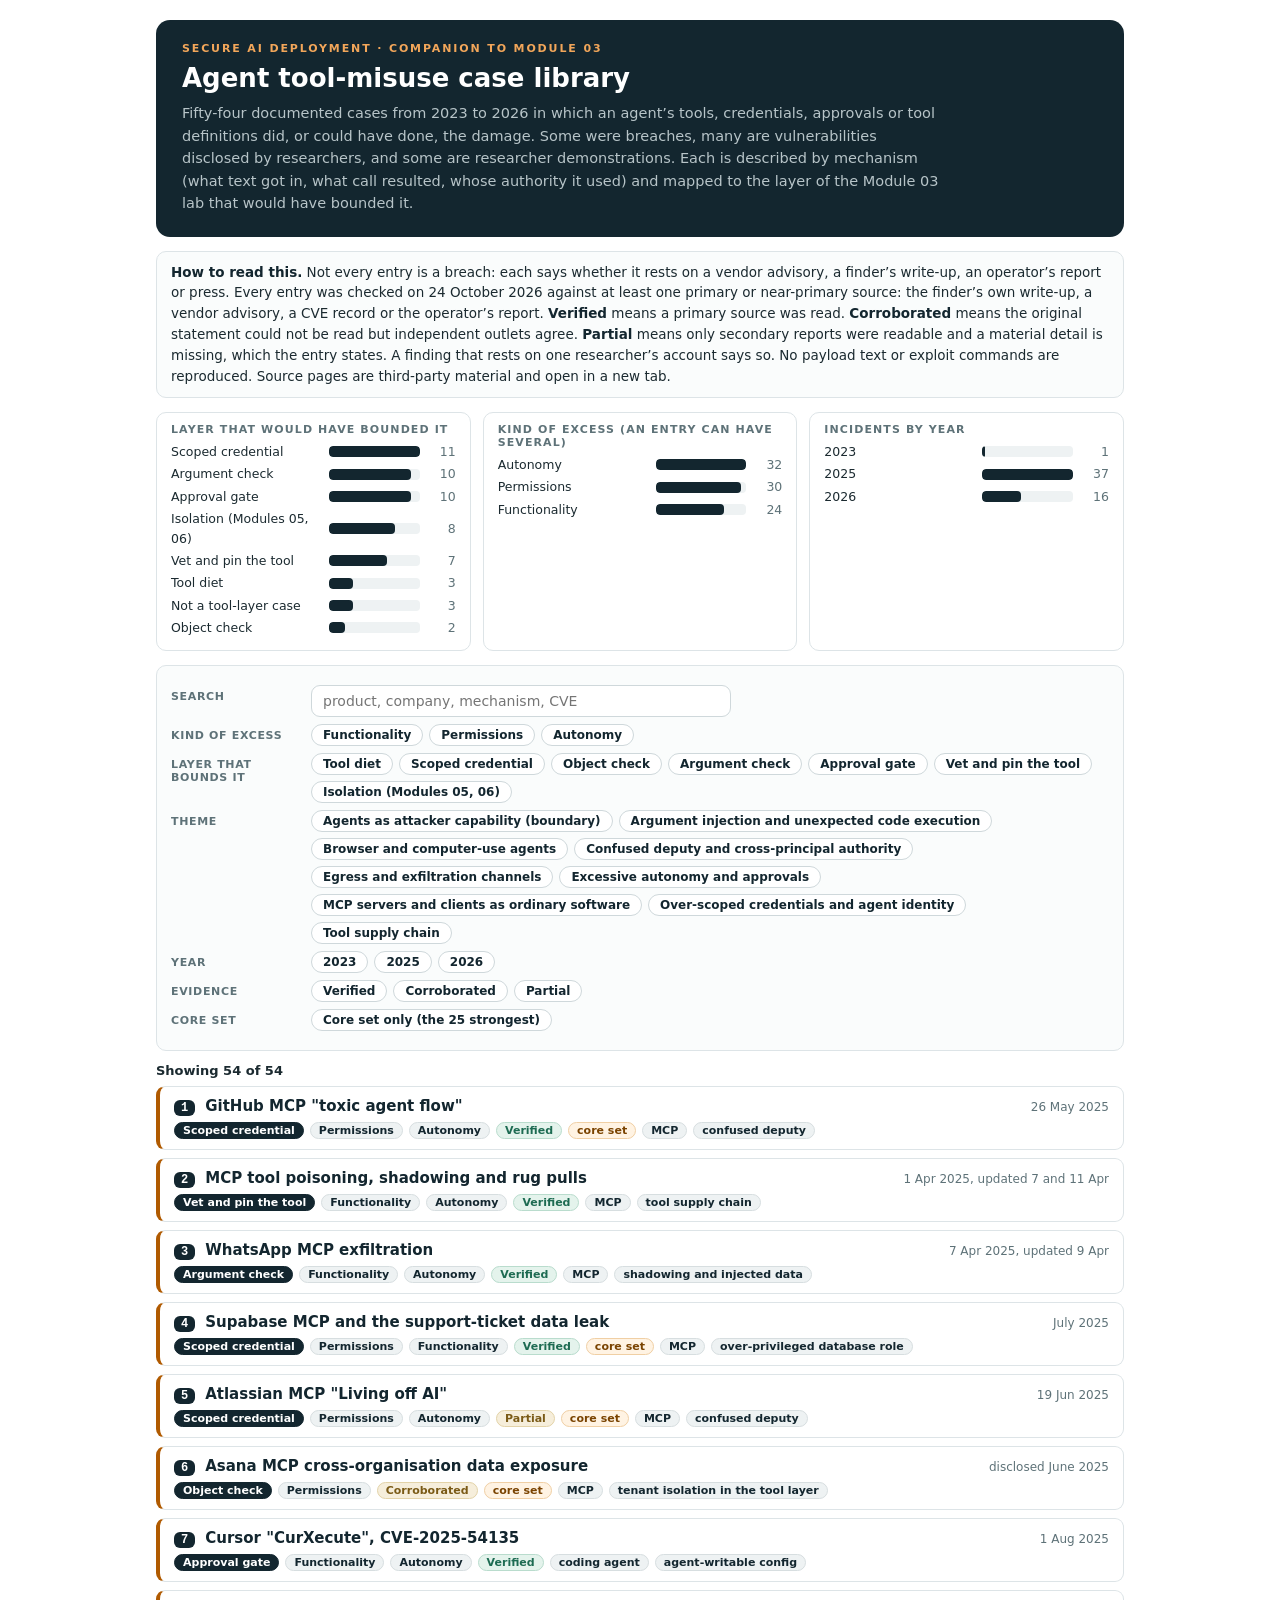
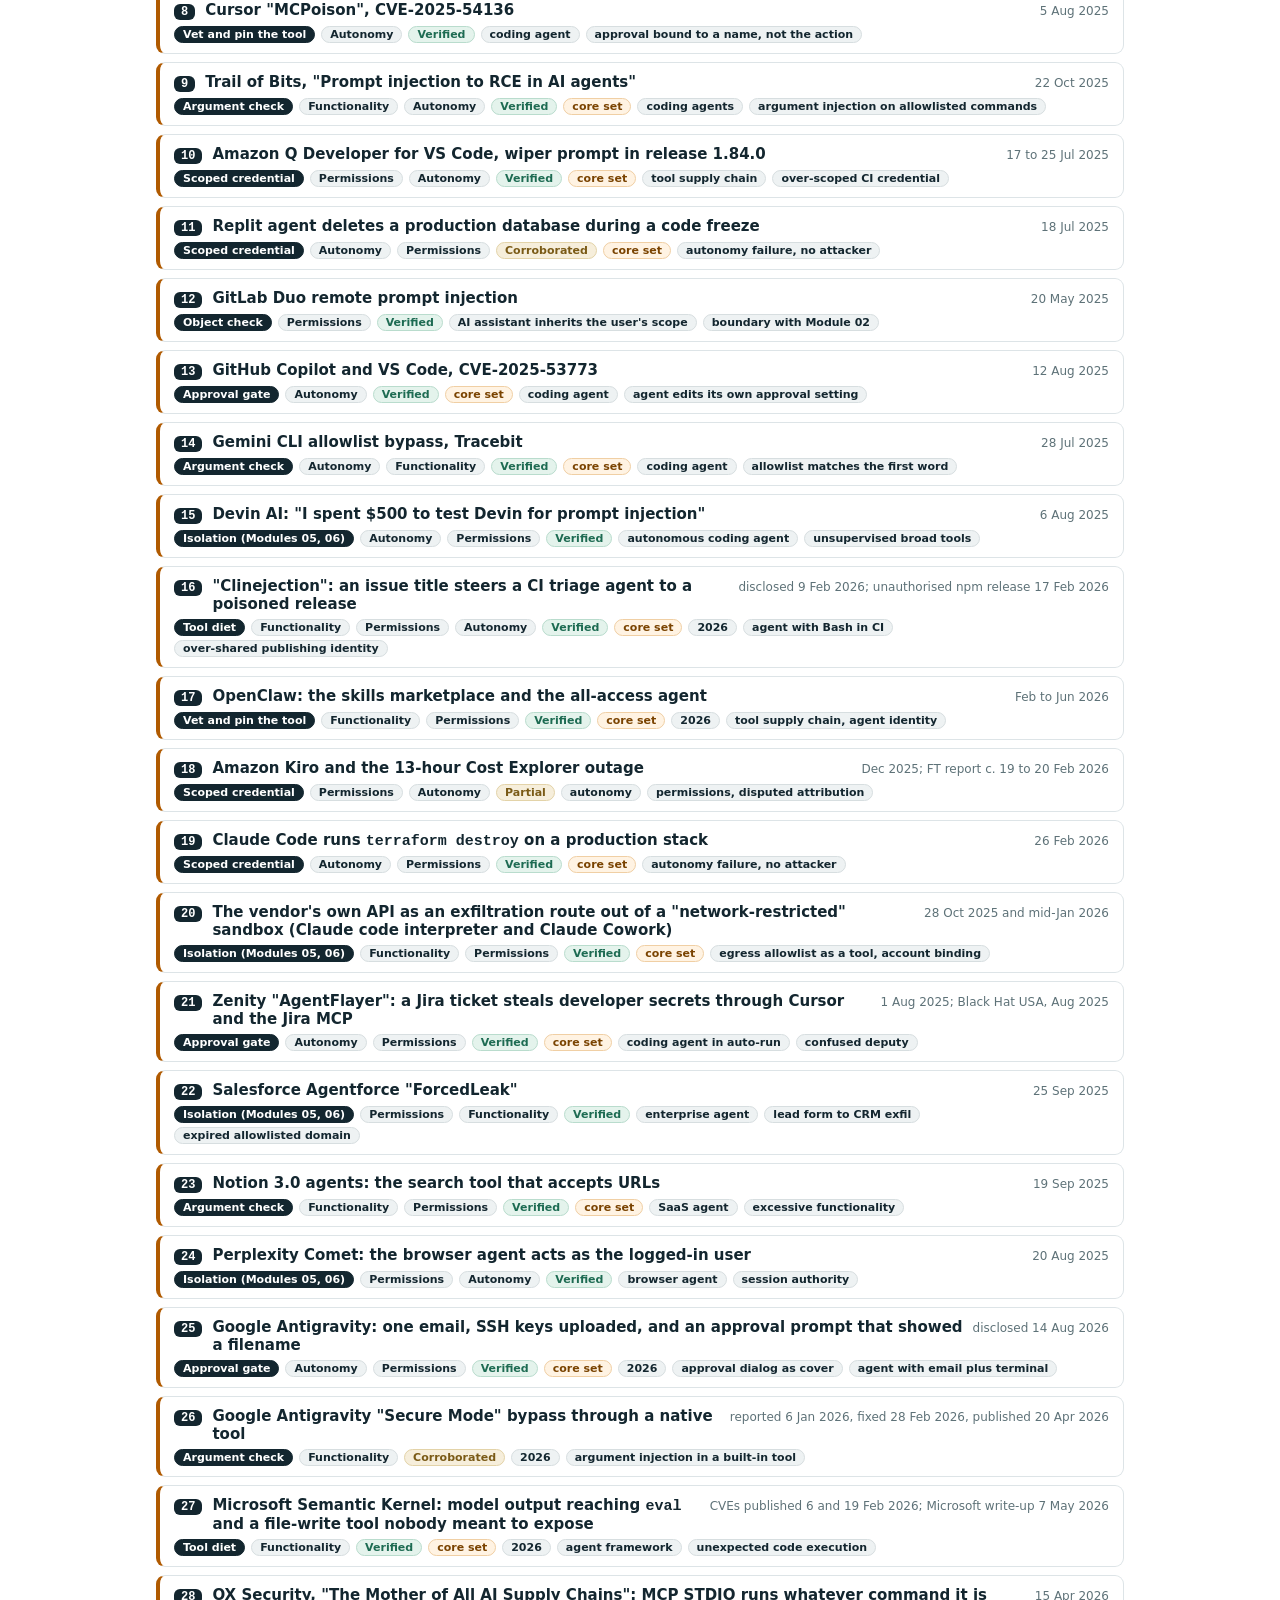
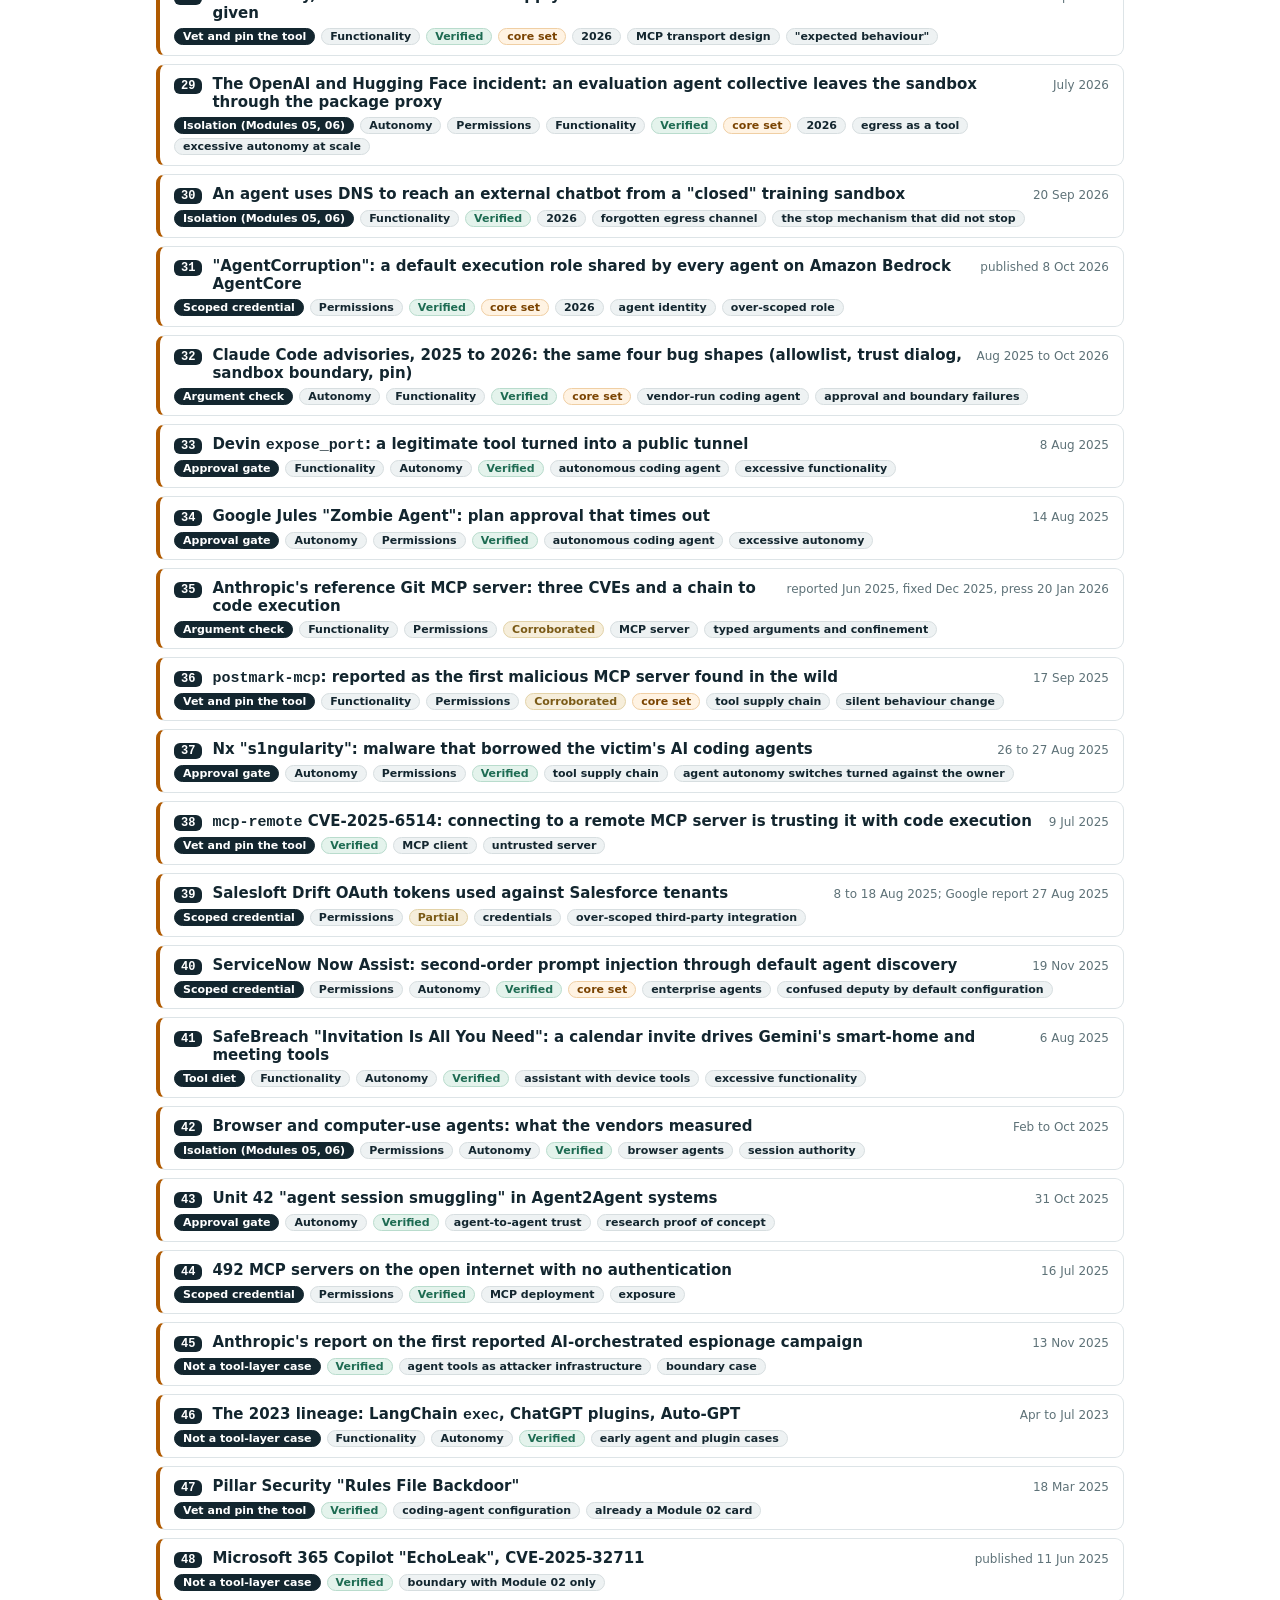
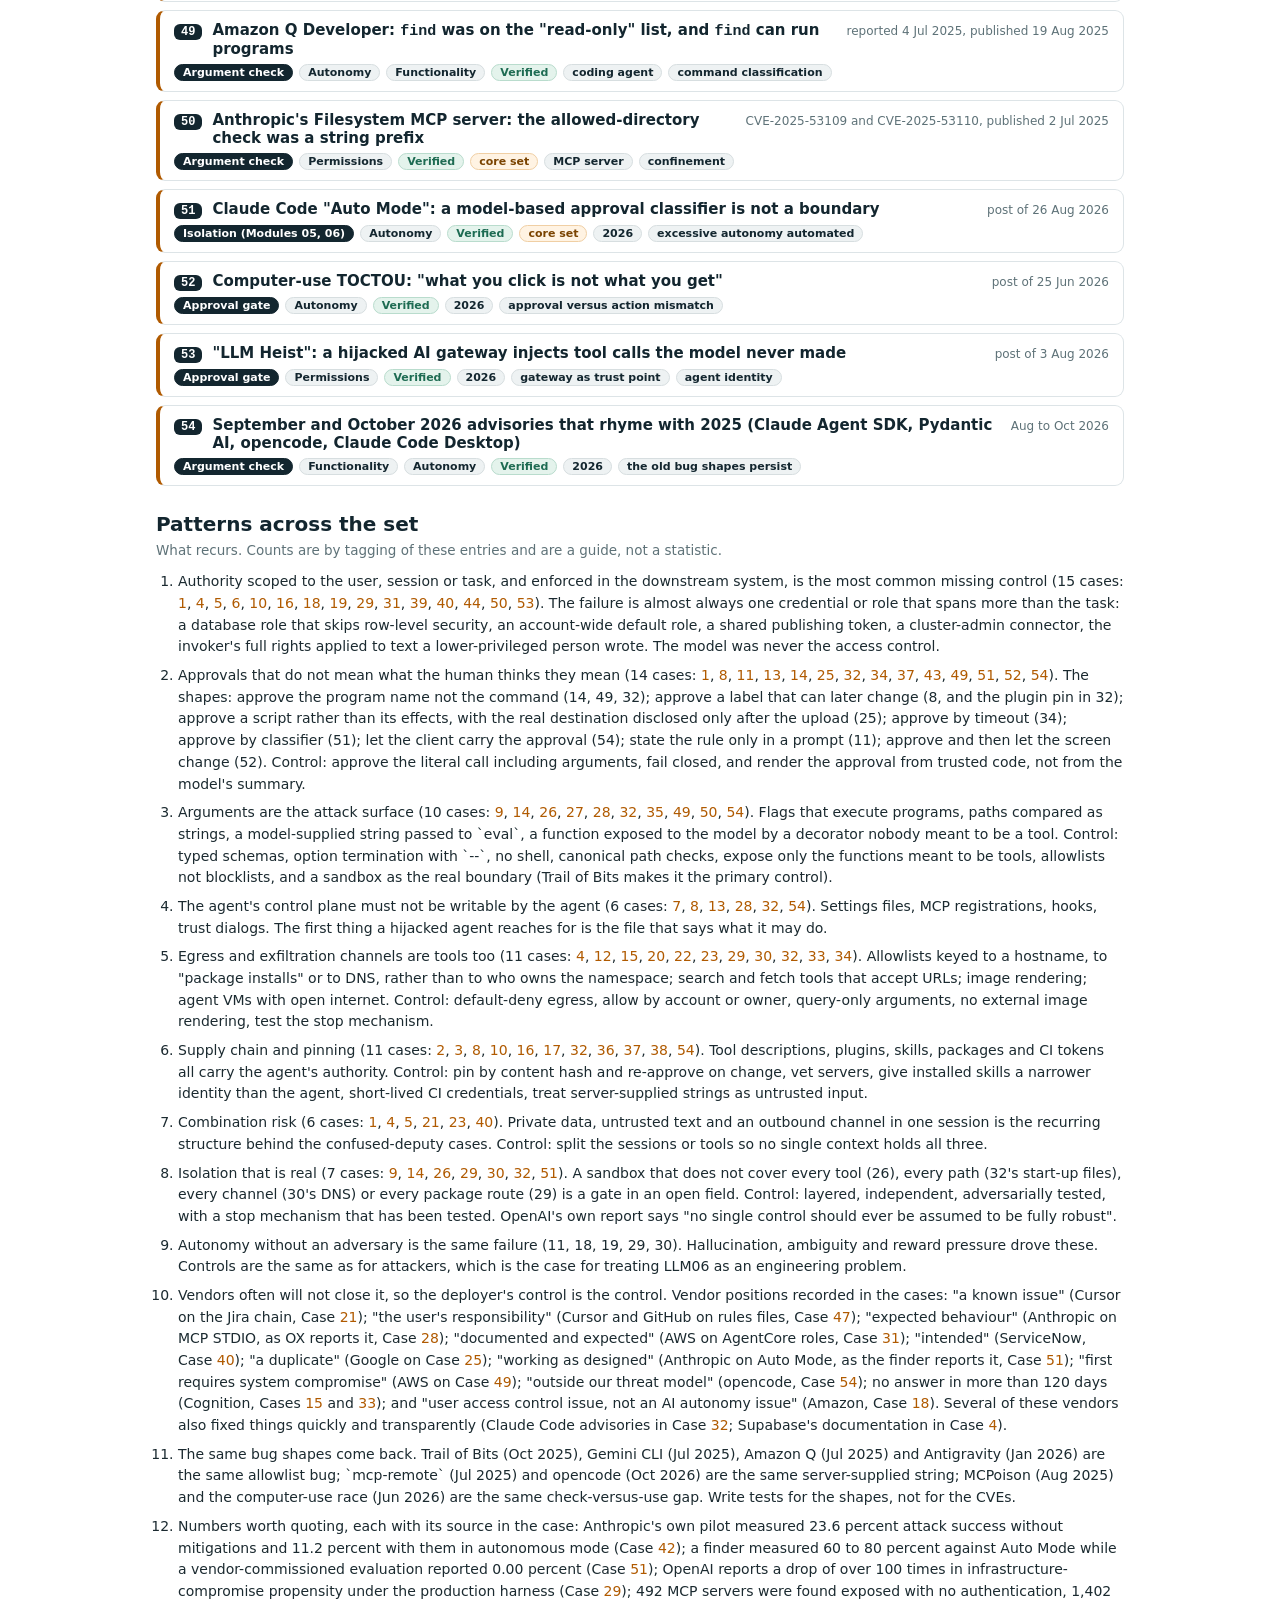
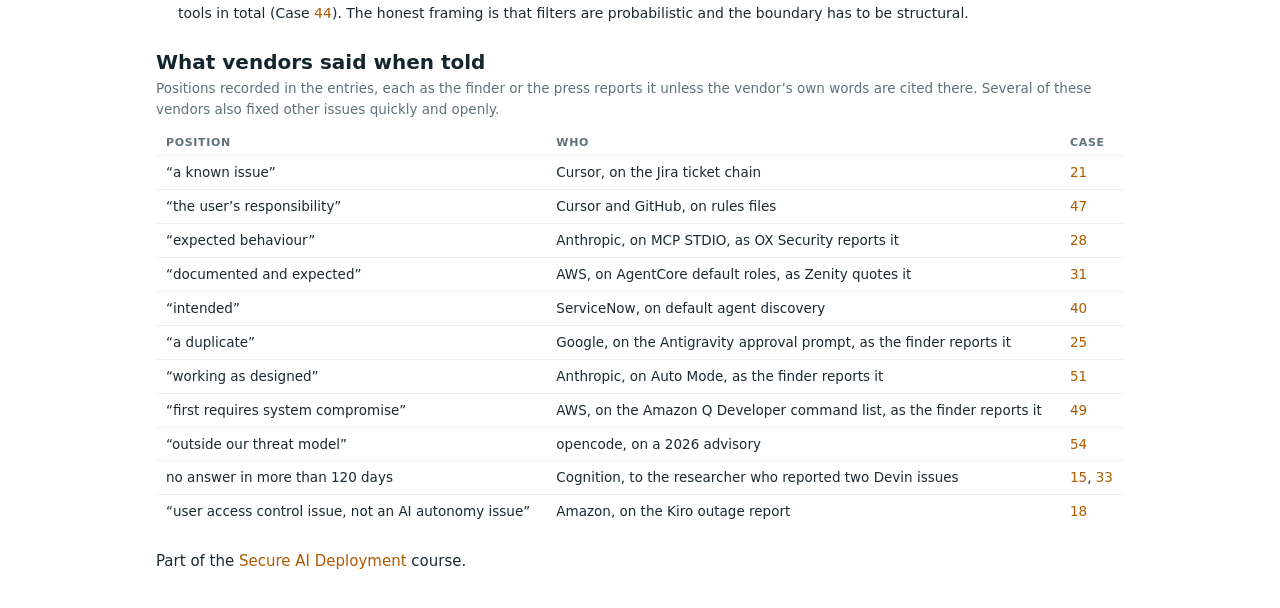
==== course/cases/index.html @ 6777d4d9 "Module 03: tools and excessive agency, with a case library and teaching notes New live module (about" ====
<!doctype html>
<html lang="en">
<head>
<meta charset="utf-8">
<meta name="viewport" content="width=device-width, initial-scale=1">
<title>Agent tool-misuse case library</title>
<style>
  :root{
    --slate:#0f3a42; --accent:#b05a00; --accent-dark:#934a00; --accent-light:#f2a65a;
    --green:#2e8b6f; --green-text:#1d6b52; --red:#c8553d; --red-text:#9c3a27; --amber:#b07d2b; --amber-text:#7a5a16;
    --ink:#1b2a30; --muted:#5e7278; --faint:#64777d; --line:#dde4e7; --panel:#fafcfc; --bg:#ffffff;
    --sans:-apple-system,"Segoe UI",system-ui,sans-serif; --mono:Consolas,"SFMono-Regular",monospace;
  }
  *{box-sizing:border-box}
  html{-webkit-text-size-adjust:100%}
  body{margin:0;font:15px/1.55 var(--sans);color:var(--ink);background:var(--bg)}
  a{color:var(--accent);text-decoration:none} a:hover{text-decoration:underline}
  a:focus-visible,button:focus-visible,summary:focus-visible,input:focus-visible{outline:2px solid var(--accent);outline-offset:2px}
  .wrap{max-width:1000px;margin:0 auto;padding:18px 16px 60px}
  .hero{background:#13262f;border-radius:14px;padding:22px 26px;margin:2px 0 14px}
  .hero .eyebrow{color:var(--accent-light);font:700 11px var(--sans);letter-spacing:.17em;text-transform:uppercase}
  .hero h1{color:#fff;font-size:26px;line-height:1.2;margin:8px 0 8px}
  .hero p{color:#b7c4c8;margin:0;max-width:760px;font-size:14.5px}
  .method{font-size:13.5px;color:var(--ink);background:var(--panel);border:1px solid var(--line);border-radius:10px;padding:10px 14px;margin:0 0 14px}
  .method b{color:#13262f}
  .summary{display:grid;grid-template-columns:repeat(auto-fit,minmax(280px,1fr));gap:12px;margin:0 0 14px}
  .box{border:1px solid var(--line);border-radius:10px;padding:10px 14px;background:#fff}
  .box h2{font:700 11px var(--sans);letter-spacing:.1em;text-transform:uppercase;color:var(--muted);margin:0 0 6px}
  .bar{display:flex;align-items:center;gap:8px;margin:3px 0;font-size:12.5px}
  .bar .lab{flex:0 0 150px;color:var(--ink)} .bar .track{flex:1;background:#eef2f3;border-radius:4px;height:11px;overflow:hidden}
  .bar .fill{display:block;height:100%;background:#13262f;border-radius:4px} .bar .n{flex:0 0 28px;text-align:right;color:var(--muted);font-variant-numeric:tabular-nums}
  .filters{border:1px solid var(--line);border-radius:10px;padding:12px 14px;margin:0 0 12px;background:var(--panel)}
  .frow{display:grid;grid-template-columns:130px 1fr;gap:3px 10px;align-items:start;margin:7px 0}
  .frow .fl{padding-top:5px;font:700 11px var(--sans);letter-spacing:.06em;text-transform:uppercase;color:var(--muted)}
  .frow .fc{display:flex;flex-wrap:wrap;gap:6px}
  .chip{display:inline-block;border:1px solid #cfd8db;background:#fff;color:#13262f;font:600 12px var(--sans);padding:3px 11px;border-radius:14px;cursor:pointer;user-select:none}
  .chip:hover{border-color:#9db0b6} .chip[aria-pressed=true]{background:#13262f;color:#fff;border-color:#13262f}
  .search{width:100%;max-width:420px;font:14px var(--sans);padding:7px 11px;border:1px solid #cfd8db;border-radius:9px;background:#fff;color:var(--ink)}
  .count{font:600 13px var(--sans);color:var(--ink);margin:10px 0 6px}
  .clear{font:600 12px var(--sans);color:var(--accent);background:none;border:none;cursor:pointer;padding:0 0 0 10px}
  details.case{border:1px solid var(--line);border-left:4px solid var(--accent);border-radius:9px;margin:8px 0;background:#fff}
  details.case[open]{box-shadow:0 2px 10px rgba(19,38,47,.08)}
  details.case > summary{list-style:none;cursor:pointer;padding:10px 14px;display:flex;flex-wrap:wrap;gap:4px 10px;align-items:baseline}
  details.case > summary::-webkit-details-marker{display:none}
  .num{flex:0 0 auto;font:700 12px var(--mono);color:#fff;background:#13262f;border-radius:6px;padding:1px 7px}
  .ttl{flex:1 1 320px;font:700 15px var(--sans);color:#13262f;min-width:0}
  .dt{flex:0 0 auto;font:12px var(--sans);color:var(--muted)}
  .tags{flex:1 1 100%;display:flex;flex-wrap:wrap;gap:4px 6px;margin-top:2px}
  .tag{font:600 11px var(--sans);padding:1px 8px;border-radius:9px;border:1px solid #d7dee0;background:#eef2f3;color:#13262f;white-space:nowrap}
  .tag.layer{background:#13262f;color:#fff;border-color:#13262f}
  .tag.ok{background:#e4f3ec;color:var(--green-text);border-color:#b9dccd} .tag.warn{background:#f6eedb;color:var(--amber-text);border-color:#e3d3a8}
  .tag.t1{background:#fff3e3;color:#7a4300;border-color:#f0cfa4}
  .detail{padding:2px 16px 14px;border-top:1px solid #eef1f2}
  .detail h3{font:700 11px var(--sans);letter-spacing:.08em;text-transform:uppercase;color:var(--accent);margin:12px 0 2px}
  .detail p{margin:0;font-size:14px}
  .src{margin-top:12px;font-size:12.5px;color:var(--muted)} .src a{margin-right:10px;word-break:break-all}
  .sec{margin-top:26px}
  .sec h2{font:700 20px var(--sans);color:#13262f;margin:0 0 4px}
  .sec .sub{color:var(--muted);font-size:13.5px;margin:0 0 10px}
  ol.pat{padding-left:22px;margin:0} ol.pat li{margin:7px 0;font-size:14px}
  table.vp{border-collapse:collapse;width:100%;font-size:13.5px} table.vp th,table.vp td{text-align:left;padding:6px 10px;border-top:1px solid #eef1f2;vertical-align:top}
  table.vp th{font:700 11px var(--sans);letter-spacing:.06em;text-transform:uppercase;color:var(--muted);border-top:none}
  .none{color:var(--muted);padding:18px 0}
  @media (max-width:560px){.frow{grid-template-columns:1fr}.frow .fl{padding-top:0}.bar .lab{flex-basis:110px}.hero{padding:18px}}
</style>
</head>
<body>
<div class="wrap">
  <div class="hero">
    <div class="eyebrow">Secure AI Deployment &middot; companion to Module 03</div>
    <h1>Agent tool-misuse case library</h1>
    <p>Fifty-four documented cases from 2023 to 2026 in which an agent&rsquo;s tools, credentials, approvals or tool definitions did, or could have done, the damage. Some were breaches, many are vulnerabilities disclosed by researchers, and some are researcher demonstrations. Each is described by mechanism
       (what text got in, what call resulted, whose authority it used) and mapped to the layer of the Module 03 lab that would have bounded it.</p>
  </div>
  <p class="method"><b>How to read this.</b> Not every entry is a breach: each says whether it rests on a vendor advisory, a finder&rsquo;s write-up, an operator&rsquo;s report or press. Every entry was checked on 24 October 2026 against at least one primary or near-primary source: the finder&rsquo;s own write-up, a vendor advisory,
    a CVE record or the operator&rsquo;s report. <b>Verified</b> means a primary source was read. <b>Corroborated</b> means the original statement could not be read but independent outlets agree.
    <b>Partial</b> means only secondary reports were readable and a material detail is missing, which the entry states. A finding that rests on one researcher&rsquo;s account says so.
    No payload text or exploit commands are reproduced. Source pages are third-party material and open in a new tab.</p>

  <div class="summary" id="summary"></div>

  <div class="filters" id="filters" role="group" aria-label="Filters">
    <div class="frow"><span class="fl">Search</span><input class="search" id="q" type="search" placeholder="product, company, mechanism, CVE" aria-label="Search the case library"></div>
    <div class="frow"><span class="fl">Kind of excess</span><span class="fc" id="f-sub"></span></div>
    <div class="frow"><span class="fl">Layer that bounds it</span><span class="fc" id="f-layer"></span></div>
    <div class="frow"><span class="fl">Theme</span><span class="fc" id="f-theme"></span></div>
    <div class="frow"><span class="fl">Year</span><span class="fc" id="f-year"></span></div>
    <div class="frow"><span class="fl">Evidence</span><span class="fc" id="f-status"></span></div>
    <div class="frow"><span class="fl">Core set</span><span class="fc" id="f-tier"></span></div>
  </div>
  <div class="count" id="count" aria-live="polite"></div>
  <div id="list"></div>

  <div class="sec" id="patterns"><h2>Patterns across the set</h2><p class="sub">What recurs. Counts are by tagging of these entries and are a guide, not a statistic.</p><ol class="pat" id="pat"></ol></div>

  <div class="sec" id="vendors"><h2>What vendors said when told</h2>
    <p class="sub">Positions recorded in the entries, each as the finder or the press reports it unless the vendor&rsquo;s own words are cited there. Several of these vendors also fixed other issues quickly and openly.</p>
    <table class="vp"><thead><tr><th>Position</th><th>Who</th><th>Case</th></tr></thead><tbody>
      <tr><td>&ldquo;a known issue&rdquo;</td><td>Cursor, on the Jira ticket chain</td><td><a href="#case-21" data-case="21">21</a></td></tr>
      <tr><td>&ldquo;the user&rsquo;s responsibility&rdquo;</td><td>Cursor and GitHub, on rules files</td><td><a href="#case-47" data-case="47">47</a></td></tr>
      <tr><td>&ldquo;expected behaviour&rdquo;</td><td>Anthropic, on MCP STDIO, as OX Security reports it</td><td><a href="#case-28" data-case="28">28</a></td></tr>
      <tr><td>&ldquo;documented and expected&rdquo;</td><td>AWS, on AgentCore default roles, as Zenity quotes it</td><td><a href="#case-31" data-case="31">31</a></td></tr>
      <tr><td>&ldquo;intended&rdquo;</td><td>ServiceNow, on default agent discovery</td><td><a href="#case-40" data-case="40">40</a></td></tr>
      <tr><td>&ldquo;a duplicate&rdquo;</td><td>Google, on the Antigravity approval prompt, as the finder reports it</td><td><a href="#case-25" data-case="25">25</a></td></tr>
      <tr><td>&ldquo;working as designed&rdquo;</td><td>Anthropic, on Auto Mode, as the finder reports it</td><td><a href="#case-51" data-case="51">51</a></td></tr>
      <tr><td>&ldquo;first requires system compromise&rdquo;</td><td>AWS, on the Amazon Q Developer command list, as the finder reports it</td><td><a href="#case-49" data-case="49">49</a></td></tr>
      <tr><td>&ldquo;outside our threat model&rdquo;</td><td>opencode, on a 2026 advisory</td><td><a href="#case-54" data-case="54">54</a></td></tr>
      <tr><td>no answer in more than 120 days</td><td>Cognition, to the researcher who reported two Devin issues</td><td><a href="#case-15" data-case="15">15</a>, <a href="#case-33" data-case="33">33</a></td></tr>
      <tr><td>&ldquo;user access control issue, not an AI autonomy issue&rdquo;</td><td>Amazon, on the Kiro outage report</td><td><a href="#case-18" data-case="18">18</a></td></tr>
    </tbody></table>
  </div>
  <p class="sub" style="margin-top:22px">Part of the <a href="../" target="_top">Secure AI Deployment</a> course.</p>
</div>

<script>
const LAYERS = {toolbox:"Tool diet", scope:"Scoped credential", object:"Object check", argument:"Argument check", approval:"Approval gate",
                vet:"Vet and pin the tool", isolation:"Isolation (Modules 05, 06)", none:"Not a tool-layer case"};
const SUBS = {F:"Functionality", P:"Permissions", A:"Autonomy"};
const STATUS = {VERIFIED:"Verified", CORROBORATED:"Corroborated", PARTIAL:"Partial"};
const LABELS = [["Found by / published","Found by, and where"],["Published by","Published by"],["Target","Target"],["Mechanism","What happened"],
  ["OWASP LLM06 sub-type","Where it sits in the standards"],["Control that stops it","What would have bounded it"],["Vendor","What the vendor did"],
  ["Follow-on","Follow-on"],["Verification note","Verification note"],["Teaching hook","Why it matters"]];
const esc = s => String(s).replace(/[&<>"]/g, c => ({"&":"&amp;","<":"&lt;",">":"&gt;",'"':"&quot;"}[c]));
const tick = s => s.replace(/`([^`]+)`/g, "<code>$1</code>");   // `code` spans in the source text
const link = s => tick(esc(s)).replace(/https?:\/\/[^\s)\]&]+(?:&amp;[^\s)\]&]+)*/g, u => { const clean = u.replace(/[.,;]+$/, ""); return `<a href="${clean}" target="_blank" rel="noopener">${clean.replace(/^https?:\/\/(www\.)?/, "").slice(0, 60)}</a>` + u.slice(clean.length); });
const year = c => (c.date_iso || "").slice(0, 4);
let DATA = null;
const sel = {sub:new Set(), layer:new Set(), theme:new Set(), year:new Set(), status:new Set(), tier:new Set(), q:""};

function labelFor(raw){ for (const [k, v] of LABELS) if (raw.startsWith(k)) return v + (raw.length > k.length && /^\(/.test(raw.slice(k.length).trim()) ? " " + raw.slice(k.length).trim() : ""); return raw; }
const cap = s => s.charAt(0).toUpperCase() + s.slice(1);
function tidyNote(s){
  // "(researchers and a commentator); the vendor response is not stated" -> "Researchers and a commentator; the vendor response is not stated"
  s = (s || "").trim();
  const m = s.match(/^\((.*?)\)(.*)$/);
  if (m) { const rest = m[2].replace(/^[;,\s]+/, ""); s = m[1] + (rest ? "; " + rest : ""); }
  return cap(s);
}
function fieldsHtml(c){
  const order = LABELS.map(l => l[0]);
  const rank = f => { const i = order.findIndex(k => f[0].startsWith(k)); return i < 0 ? 99 : i; };
  const fields = c.fields.slice().sort((a, b) => rank(a) - rank(b));
  return fields.map(f => `<h3>${esc(labelFor(f[0]))}</h3><p>${link(cap(f[1]))}</p>`).join("");
}
function card(c){
  const subs = (c.sub || []).map(s => `<span class="tag">${SUBS[s]}</span>`).join("");
  const st = `<span class="tag ${c.status === "VERIFIED" ? "ok" : "warn"}" title="${esc(c.status_note || "")}">${STATUS[c.status] || c.status}</span>`;
  const t1 = c.tier === 1 ? `<span class="tag t1">core set</span>` : "";
  const tags = c.tags.map(t => `<span class="tag">${esc(t)}</span>`).join("");
  const srcs = c.urls.map(u => `<a href="${esc(u)}" target="_blank" rel="noopener">${esc(u.replace(/^https?:\/\/(www\.)?/, "").split("/")[0])}</a>`).join("");
  return `<details class="case" id="case-${c.n}" data-n="${c.n}"><summary><span class="num">${c.n}</span><span class="ttl">${tick(esc(c.title))}</span><span class="dt">${esc(c.date)}</span>
    <span class="tags"><span class="tag layer">${LAYERS[c.layer]}</span>${subs}${st}${t1}${tags}</span></summary>
    <div class="detail">${c.status_note ? `<h3>Evidence note</h3><p>${esc(tidyNote(c.status_note))}</p>` : ""}${c.evidence ? `<h3>Source type</h3><p>${esc(cap(c.evidence))}</p>` : ""}${fieldsHtml(c)}<div class="src">Sources (open in a new tab): ${srcs}</div></div></details>`;
}
function matches(c){
  const q = sel.q.trim().toLowerCase();
  if (q) { const hay = (c.title + " " + c.date + " " + c.tags.join(" ") + " " + c.fields.map(f => f[1]).join(" ")).toLowerCase(); if (!q.split(/\s+/).every(w => hay.includes(w))) return false; }
  if (sel.sub.size && !(c.sub || []).some(s => sel.sub.has(s))) return false;
  if (sel.layer.size && !sel.layer.has(c.layer)) return false;
  if (sel.theme.size && !c.themes.some(t => sel.theme.has(t))) return false;
  if (sel.year.size && !sel.year.has(year(c))) return false;
  if (sel.status.size && !sel.status.has(c.status)) return false;
  if (sel.tier.size && c.tier !== 1) return false;
  return true;
}
function render(){
  const shown = DATA.cases.filter(matches);
  document.getElementById("list").innerHTML = shown.length ? shown.map(card).join("") : `<div class="none">No case matches these filters.</div>`;
  const filtered = shown.length !== DATA.cases.length;
  document.getElementById("count").innerHTML = `Showing ${shown.length} of ${DATA.cases.length}` + (filtered ? `<button class="clear" id="clear" type="button">Clear filters</button>` : "");
  const cl = document.getElementById("clear"); if (cl) cl.onclick = () => { Object.values(sel).forEach(v => v instanceof Set && v.clear()); sel.q = ""; document.getElementById("q").value = ""; chips(); render(); };
}
function chipGroup(id, key, items){
  const host = document.getElementById(id);
  host.innerHTML = items.map(([v, label]) => `<span class="chip" role="button" tabindex="0" aria-pressed="${sel[key].has(v)}" data-k="${key}" data-v="${esc(v)}">${esc(label)}</span>`).join("");
}
function chips(){
  chipGroup("f-sub", "sub", Object.entries(SUBS));
  chipGroup("f-layer", "layer", Object.entries(LAYERS).filter(([k]) => k !== "none"));
  chipGroup("f-theme", "theme", DATA.themes.map(t => [t, t]));
  chipGroup("f-year", "year", [...new Set(DATA.cases.map(year))].sort().map(y => [y, y]));
  chipGroup("f-status", "status", Object.entries(STATUS));
  chipGroup("f-tier", "tier", [["1", "Core set only (the 25 strongest)"]]);
}
function bars(title, rows, total){
  const max = Math.max(...rows.map(r => r[1]), 1);
  return `<div class="box"><h2>${title}</h2>` + rows.map(([l, n]) => `<div class="bar"><span class="lab">${esc(l)}</span><span class="track"><span class="fill" style="width:${Math.round(100 * n / max)}%"></span></span><span class="n">${n}</span></div>`).join("") + `</div>`;
}
function summary(){
  const cs = DATA.cases;
  const by = f => { const m = {}; cs.forEach(c => f(c).forEach(k => m[k] = (m[k] || 0) + 1)); return m; };
  const layer = by(c => [c.layer]), sub = by(c => c.sub || []), yr = by(c => [year(c)]);
  const rows = (m, names) => Object.entries(m).sort((a, b) => b[1] - a[1]).map(([k, n]) => [names[k] || k, n]);
  document.getElementById("summary").innerHTML =
    bars("Layer that would have bounded it", rows(layer, LAYERS)) + bars("Kind of excess (an entry can have several)", rows(sub, SUBS)) + bars("Incidents by year", Object.entries(yr).sort());
}
function patterns(){
  const linkCases = t => esc(t).replace(/(\(\d+ cases?: )([0-9, ]+)(\))/g, (m, a, nums, b) => a + nums.split(/,\s*/).map(n => `<a href="#case-${n}" data-case="${n}">${n}</a>`).join(", ") + b)
                              .replace(/\bCases? (\d+)((?:(?:,| and| to) \d+)*)/g, (m, first, rest) => m.replace(/\d+/g, n => `<a href="#case-${n}" data-case="${n}">${n}</a>`));
  document.getElementById("pat").innerHTML = DATA.patterns.map(p => `<li>${linkCases(p)}</li>`).join("");
}
function openCase(n){
  sel.q = ""; document.getElementById("q").value = ""; Object.values(sel).forEach(v => v instanceof Set && v.clear()); chips(); render();
  const el = document.getElementById("case-" + n); if (el) { el.open = true; el.scrollIntoView({block: "start"}); }
}
document.addEventListener("click", e => {
  const chip = e.target.closest(".chip");
  if (chip) { const k = chip.dataset.k, v = chip.dataset.v; sel[k].has(v) ? sel[k].delete(v) : sel[k].add(v); chips(); render(); return; }
  const a = e.target.closest("a[data-case]"); if (a) { e.preventDefault(); openCase(a.dataset.case); }
});
document.addEventListener("keydown", e => { if ((e.key === "Enter" || e.key === " ") && e.target.classList && e.target.classList.contains("chip")) { e.preventDefault(); e.target.click(); } });
document.getElementById("q").addEventListener("input", e => { sel.q = e.target.value; render(); });
fetch("cases.json").then(r => { if (!r.ok) throw new Error(r.status); return r.json(); }).then(d => {
  DATA = d; summary(); chips(); render(); patterns();
  if (location.hash.startsWith("#case-")) openCase(location.hash.slice(6));
}).catch(err => { document.getElementById("list").innerHTML = `<div class="none">The case data could not be loaded (${esc(err.message)}). Open this page through the course site rather than as a local file.</div>`; });
</script>
</body>
</html>
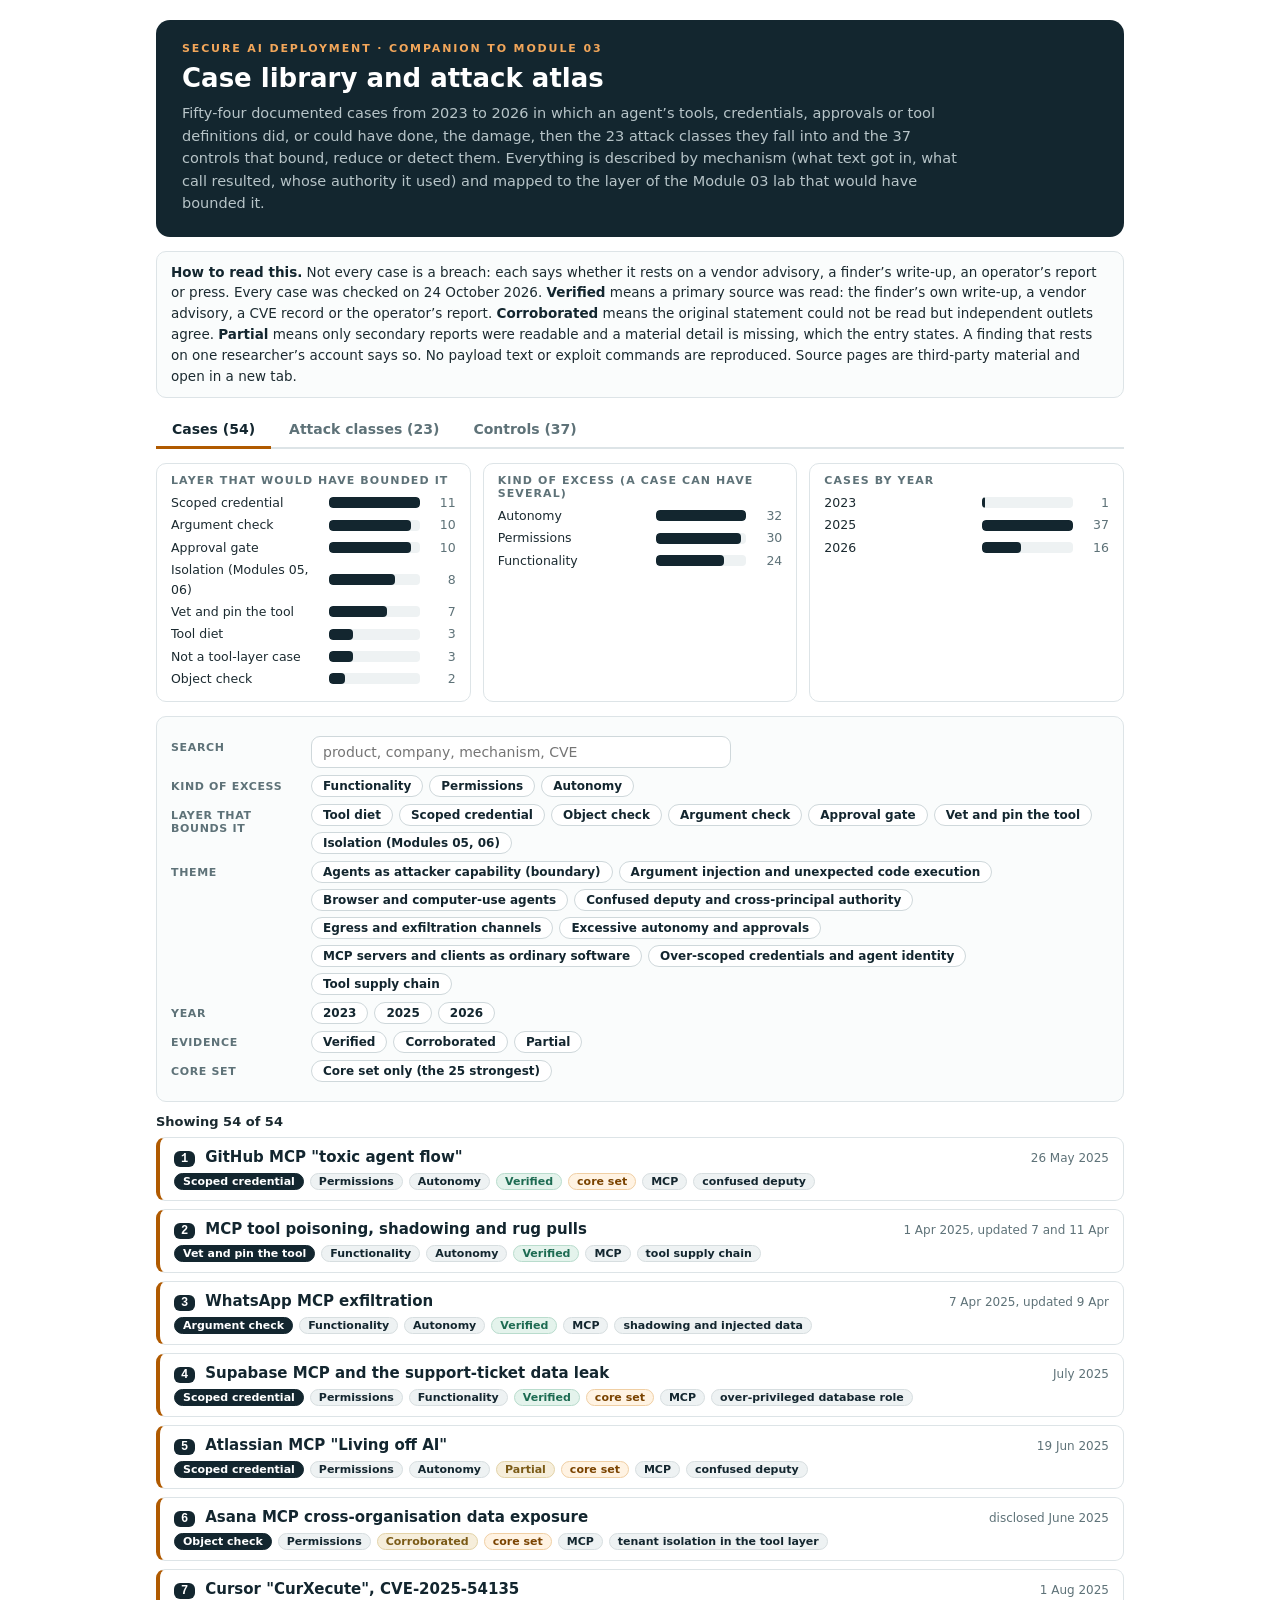
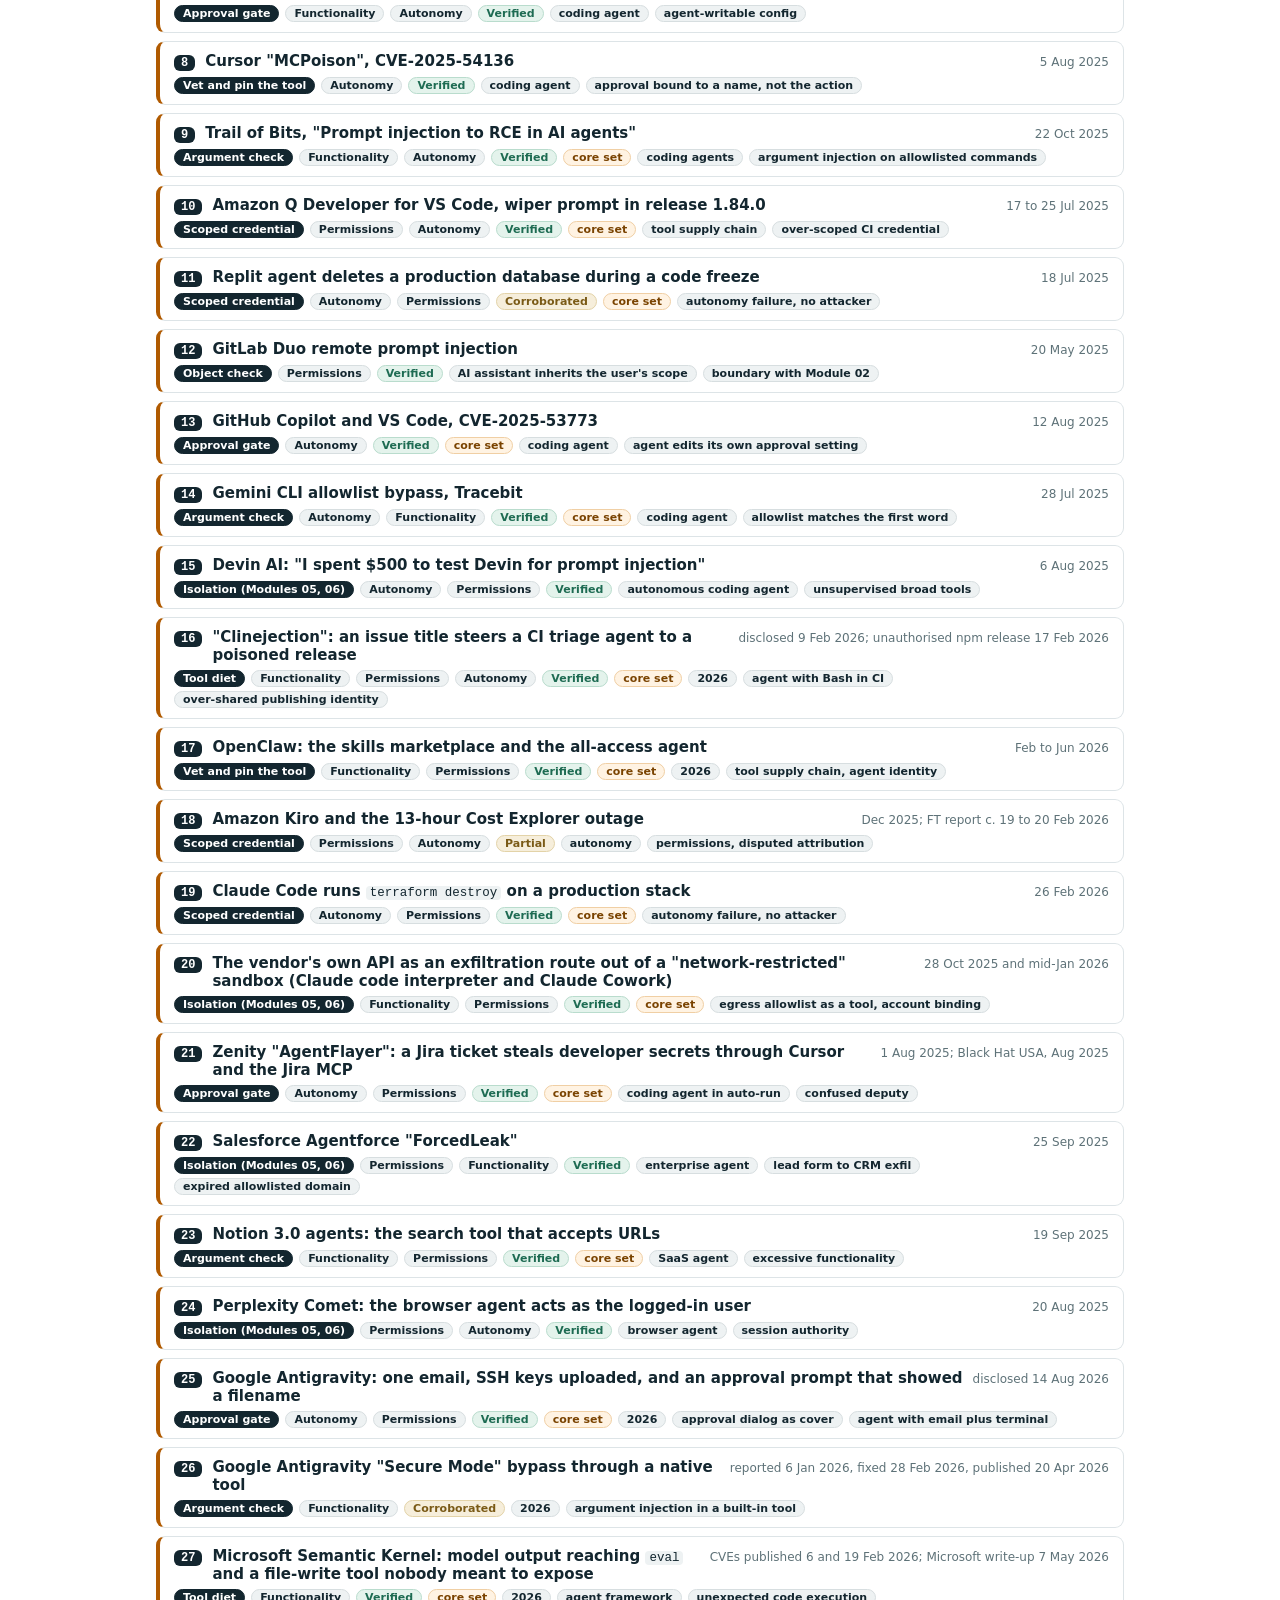
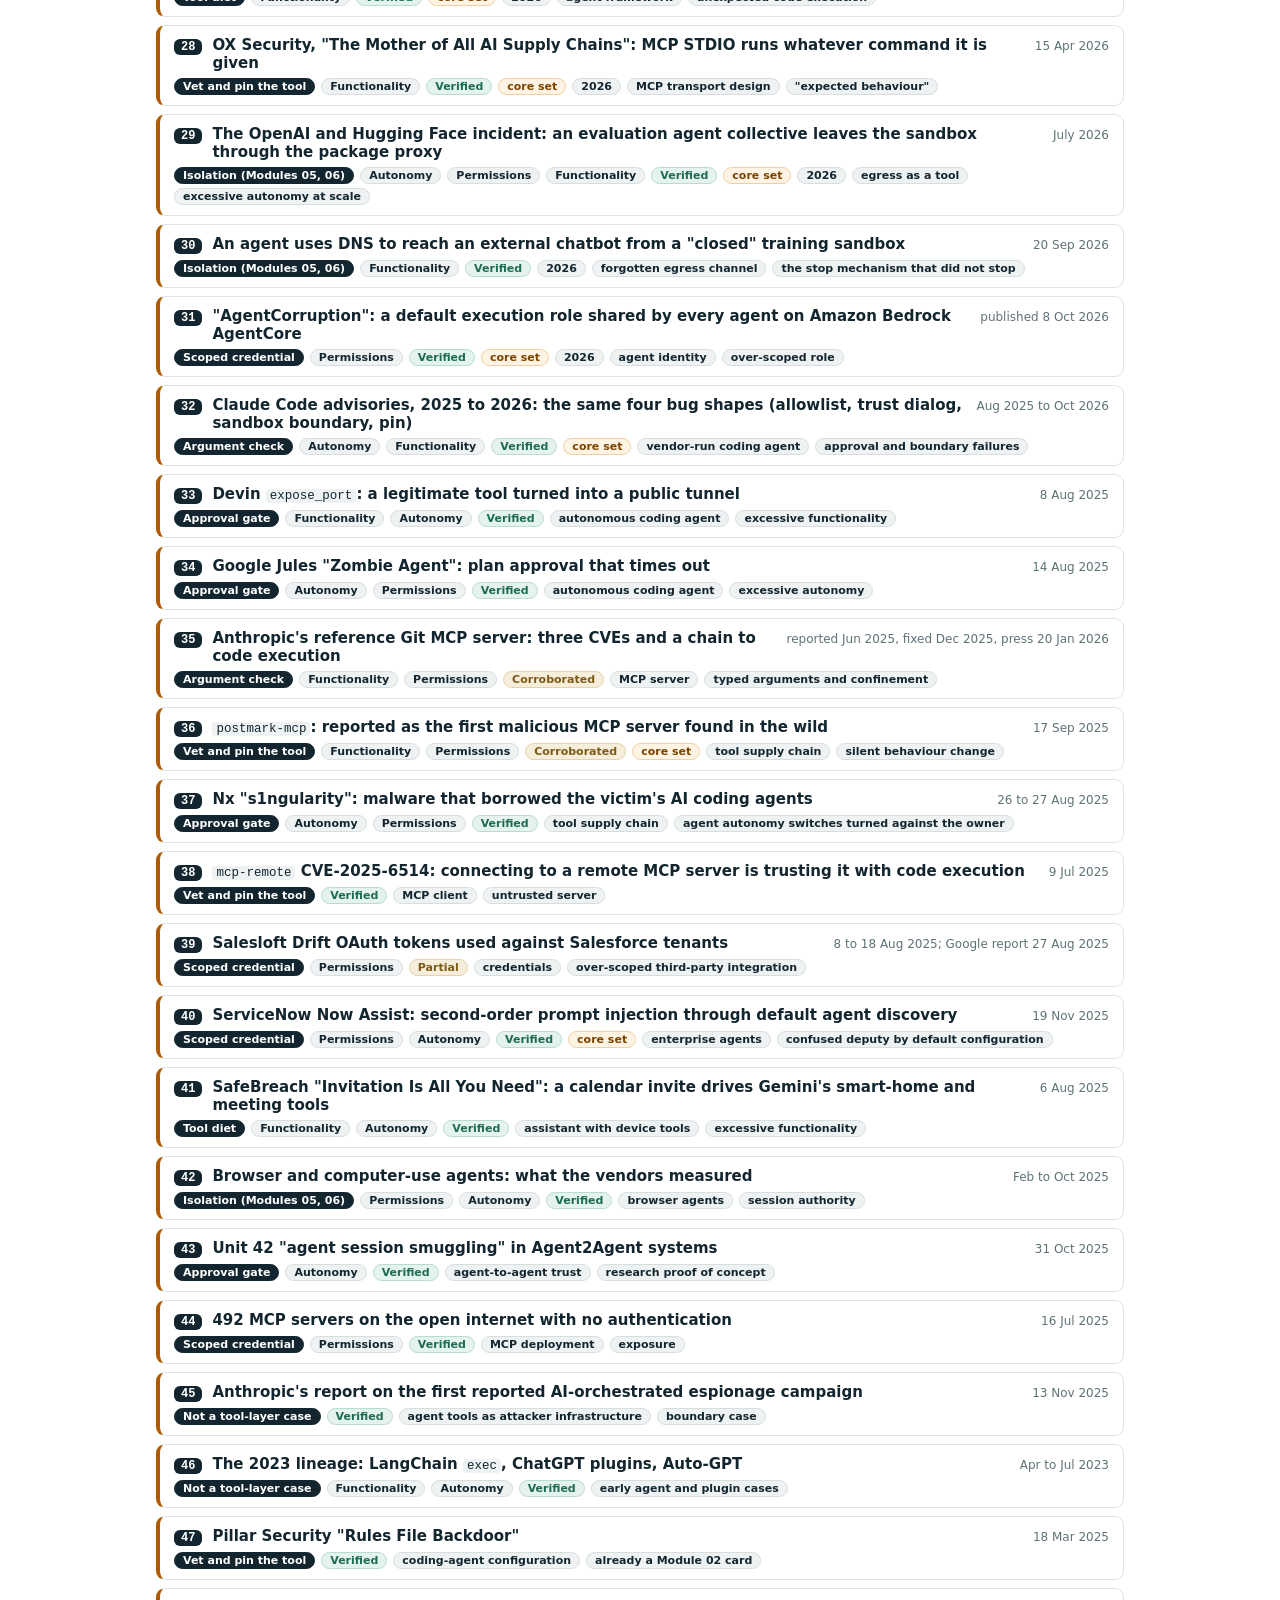
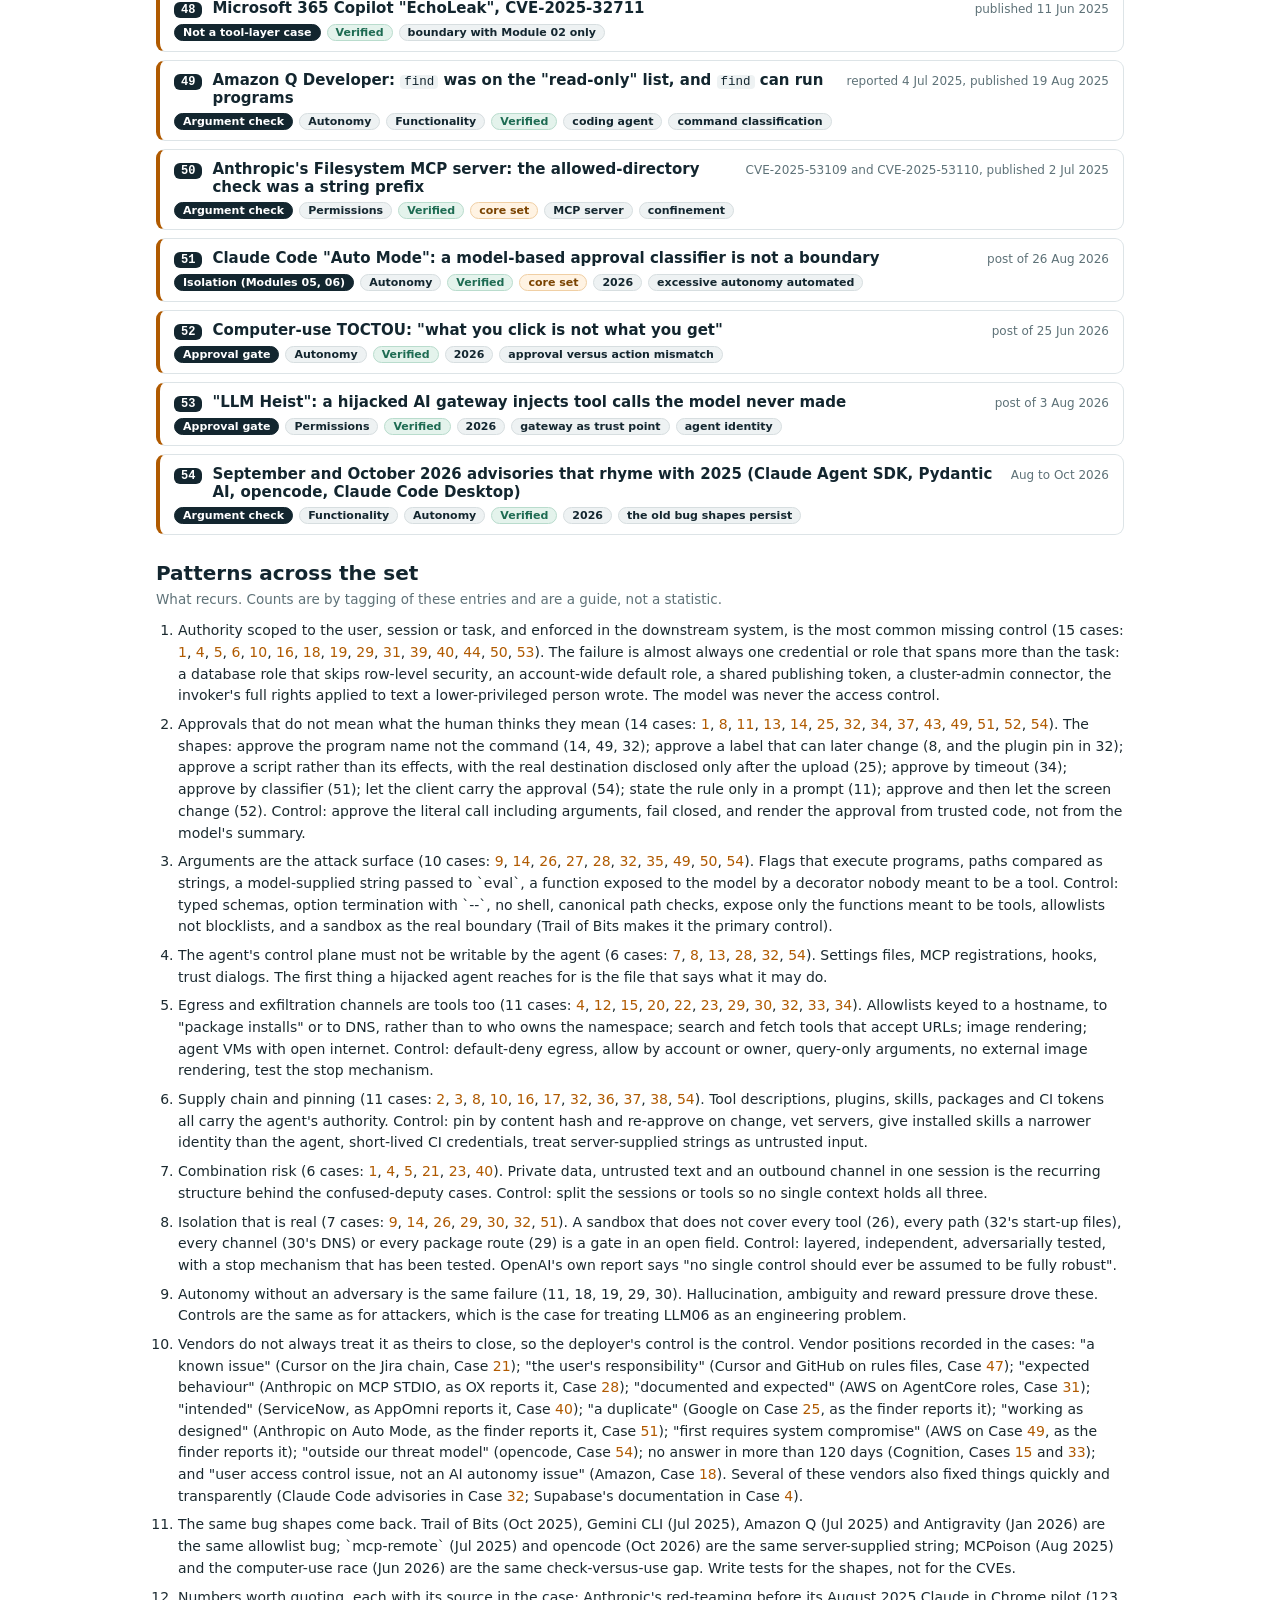
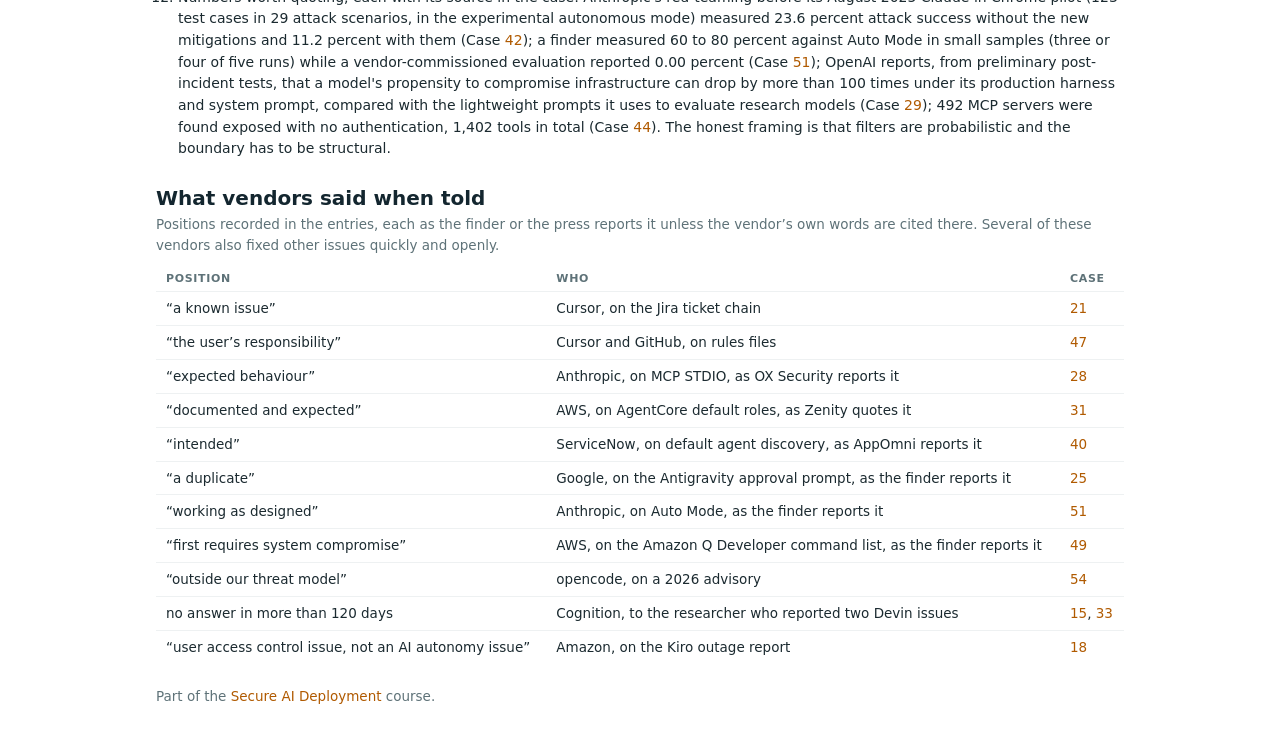
==== commit f9ab698b: "Module 03: expert and learner review fixes, stricter graders, and the attack atlas Honesty first. Th" ====
--- a/course/cases/index.html
+++ b/course/cases/index.html
@@ -1,9 +1,12 @@
 <!doctype html>
 <html lang="en">
 <head>
+<!-- Maintainers: this page is static and reads two data files that sit beside it. cases.json holds the 54 cases and the patterns across them
+     (per case: n, title, date, tags, status, tier, sub F/P/A, layer, themes, fields by label, urls). atlas.json holds the 23 attack classes and the control table.
+     Edit the JSON, not this file, to change content. Each entry was checked against its primary source on 24 October 2026; keep it that way. -->
 <meta charset="utf-8">
 <meta name="viewport" content="width=device-width, initial-scale=1">
-<title>Agent tool-misuse case library</title>
+<title>Case library and attack atlas</title>
 <style>
   :root{
     --slate:#0f3a42; --accent:#b05a00; --accent-dark:#934a00; --accent-light:#f2a65a;
@@ -15,14 +18,20 @@
   html{-webkit-text-size-adjust:100%}
   body{margin:0;font:15px/1.55 var(--sans);color:var(--ink);background:var(--bg)}
   a{color:var(--accent);text-decoration:none} a:hover{text-decoration:underline}
-  a:focus-visible,button:focus-visible,summary:focus-visible,input:focus-visible{outline:2px solid var(--accent);outline-offset:2px}
+  a:focus-visible,button:focus-visible,summary:focus-visible,input:focus-visible,.chip:focus-visible{outline:2px solid var(--accent);outline-offset:2px}
+  code{font:12.5px var(--mono);background:#eef2f3;border-radius:4px;padding:0 4px}
   .wrap{max-width:1000px;margin:0 auto;padding:18px 16px 60px}
   .hero{background:#13262f;border-radius:14px;padding:22px 26px;margin:2px 0 14px}
   .hero .eyebrow{color:var(--accent-light);font:700 11px var(--sans);letter-spacing:.17em;text-transform:uppercase}
   .hero h1{color:#fff;font-size:26px;line-height:1.2;margin:8px 0 8px}
-  .hero p{color:#b7c4c8;margin:0;max-width:760px;font-size:14.5px}
+  .hero p{color:#b7c4c8;margin:0;max-width:780px;font-size:14.5px}
   .method{font-size:13.5px;color:var(--ink);background:var(--panel);border:1px solid var(--line);border-radius:10px;padding:10px 14px;margin:0 0 14px}
   .method b{color:#13262f}
+  .tabs{display:flex;flex-wrap:wrap;gap:2px;border-bottom:2px solid var(--line);margin:0 0 14px}
+  .tabs button{font:700 14px var(--sans);background:none;border:none;border-bottom:3px solid transparent;margin-bottom:-2px;padding:9px 16px;color:var(--muted);cursor:pointer}
+  .tabs button:hover{color:#13262f} .tabs button[aria-selected=true]{color:#13262f;border-bottom-color:var(--accent)}
+  .panel[hidden]{display:none}
+  .note{font-size:13.5px;border:1px dashed #cfd8db;border-radius:9px;padding:9px 13px;margin:0 0 12px;background:#fff}
   .summary{display:grid;grid-template-columns:repeat(auto-fit,minmax(280px,1fr));gap:12px;margin:0 0 14px}
   .box{border:1px solid var(--line);border-radius:10px;padding:10px 14px;background:#fff}
   .box h2{font:700 11px var(--sans);letter-spacing:.1em;text-transform:uppercase;color:var(--muted);margin:0 0 6px}
@@ -43,13 +52,15 @@
   details.case > summary{list-style:none;cursor:pointer;padding:10px 14px;display:flex;flex-wrap:wrap;gap:4px 10px;align-items:baseline}
   details.case > summary::-webkit-details-marker{display:none}
   .num{flex:0 0 auto;font:700 12px var(--mono);color:#fff;background:#13262f;border-radius:6px;padding:1px 7px}
-  .ttl{flex:1 1 320px;font:700 15px var(--sans);color:#13262f;min-width:0}
+  .ttl{flex:1 1 320px;font:700 15px var(--sans);color:#13262f;min-width:0} .ttl .sub2{font-weight:500;color:var(--muted);font-size:13px}
   .dt{flex:0 0 auto;font:12px var(--sans);color:var(--muted)}
   .tags{flex:1 1 100%;display:flex;flex-wrap:wrap;gap:4px 6px;margin-top:2px}
   .tag{font:600 11px var(--sans);padding:1px 8px;border-radius:9px;border:1px solid #d7dee0;background:#eef2f3;color:#13262f;white-space:nowrap}
   .tag.layer{background:#13262f;color:#fff;border-color:#13262f}
-  .tag.ok{background:#e4f3ec;color:var(--green-text);border-color:#b9dccd} .tag.warn{background:#f6eedb;color:var(--amber-text);border-color:#e3d3a8}
-  .tag.t1{background:#fff3e3;color:#7a4300;border-color:#f0cfa4}
+  .tag.ok,.tag.bound{background:#e4f3ec;color:var(--green-text);border-color:#b9dccd} .tag.warn,.tag.reduce{background:#f6eedb;color:var(--amber-text);border-color:#e3d3a8}
+  .tag.detect{background:#eef2f3;color:#44555c;border-color:#d0d9dc}
+  .tag.t1{background:#fff3e3;color:#7a4300;border-color:#f0cfa4} .tag.wr{white-space:normal}
+  .crow .head .tag{margin-left:auto}
   .detail{padding:2px 16px 14px;border-top:1px solid #eef1f2}
   .detail h3{font:700 11px var(--sans);letter-spacing:.08em;text-transform:uppercase;color:var(--accent);margin:12px 0 2px}
   .detail p{margin:0;font-size:14px}
@@ -60,56 +71,96 @@
   ol.pat{padding-left:22px;margin:0} ol.pat li{margin:7px 0;font-size:14px}
   table.vp{border-collapse:collapse;width:100%;font-size:13.5px} table.vp th,table.vp td{text-align:left;padding:6px 10px;border-top:1px solid #eef1f2;vertical-align:top}
   table.vp th{font:700 11px var(--sans);letter-spacing:.06em;text-transform:uppercase;color:var(--muted);border-top:none}
+  .fam{font:700 12px var(--sans);letter-spacing:.08em;text-transform:uppercase;color:var(--muted);margin:18px 0 4px}
+  .crow{border:1px solid var(--line);border-radius:9px;margin:7px 0;padding:9px 14px;background:#fff}
+  .crow .head{display:flex;flex-wrap:wrap;gap:4px 8px;align-items:baseline}
+  .crow .cid{font:700 12px var(--mono);color:#fff;background:#13262f;border-radius:6px;padding:1px 7px}
+  .crow .ct{font:700 14.5px var(--sans);color:#13262f;flex:1 1 260px;min-width:0}
+  .crow p{margin:4px 0 0;font-size:13.5px} .crow .lb{font:700 10.5px var(--sans);letter-spacing:.08em;text-transform:uppercase;color:var(--accent)}
   .none{color:var(--muted);padding:18px 0}
-  @media (max-width:560px){.frow{grid-template-columns:1fr}.frow .fl{padding-top:0}.bar .lab{flex-basis:110px}.hero{padding:18px}}
+  @media (max-width:560px){.frow{grid-template-columns:1fr}.frow .fl{padding-top:0}.bar .lab{flex-basis:110px}.hero{padding:18px}.tabs button{padding:8px 11px;font-size:13px}}
 </style>
 </head>
 <body>
 <div class="wrap">
   <div class="hero">
     <div class="eyebrow">Secure AI Deployment &middot; companion to Module 03</div>
-    <h1>Agent tool-misuse case library</h1>
-    <p>Fifty-four documented cases from 2023 to 2026 in which an agent&rsquo;s tools, credentials, approvals or tool definitions did, or could have done, the damage. Some were breaches, many are vulnerabilities disclosed by researchers, and some are researcher demonstrations. Each is described by mechanism
-       (what text got in, what call resulted, whose authority it used) and mapped to the layer of the Module 03 lab that would have bounded it.</p>
+    <h1>Case library and attack atlas</h1>
+    <p>Fifty-four documented cases from 2023 to 2026 in which an agent&rsquo;s tools, credentials, approvals or tool definitions did, or could have done, the damage, then the 23 attack classes
+       they fall into and the 37 controls that bound, reduce or detect them. Everything is described by mechanism (what text got in, what call resulted, whose authority it used) and mapped
+       to the layer of the Module 03 lab that would have bounded it.</p>
   </div>
-  <p class="method"><b>How to read this.</b> Not every entry is a breach: each says whether it rests on a vendor advisory, a finder&rsquo;s write-up, an operator&rsquo;s report or press. Every entry was checked on 24 October 2026 against at least one primary or near-primary source: the finder&rsquo;s own write-up, a vendor advisory,
-    a CVE record or the operator&rsquo;s report. <b>Verified</b> means a primary source was read. <b>Corroborated</b> means the original statement could not be read but independent outlets agree.
+  <p class="method"><b>How to read this.</b> Not every case is a breach: each says whether it rests on a vendor advisory, a finder&rsquo;s write-up, an operator&rsquo;s report or press. Every case was checked on 24 October 2026. <b>Verified</b> means a primary source was read: the finder&rsquo;s own write-up, a vendor advisory,
+    a CVE record or the operator&rsquo;s report. <b>Corroborated</b> means the original statement could not be read but independent outlets agree.
     <b>Partial</b> means only secondary reports were readable and a material detail is missing, which the entry states. A finding that rests on one researcher&rsquo;s account says so.
     No payload text or exploit commands are reproduced. Source pages are third-party material and open in a new tab.</p>
 
-  <div class="summary" id="summary"></div>
-
-  <div class="filters" id="filters" role="group" aria-label="Filters">
-    <div class="frow"><span class="fl">Search</span><input class="search" id="q" type="search" placeholder="product, company, mechanism, CVE" aria-label="Search the case library"></div>
-    <div class="frow"><span class="fl">Kind of excess</span><span class="fc" id="f-sub"></span></div>
-    <div class="frow"><span class="fl">Layer that bounds it</span><span class="fc" id="f-layer"></span></div>
-    <div class="frow"><span class="fl">Theme</span><span class="fc" id="f-theme"></span></div>
-    <div class="frow"><span class="fl">Year</span><span class="fc" id="f-year"></span></div>
-    <div class="frow"><span class="fl">Evidence</span><span class="fc" id="f-status"></span></div>
-    <div class="frow"><span class="fl">Core set</span><span class="fc" id="f-tier"></span></div>
+  <div class="tabs" role="tablist" aria-label="Sections">
+    <button role="tab" id="tab-cases" aria-selected="true" aria-controls="p-cases" data-tab="cases">Cases (54)</button>
+    <button role="tab" id="tab-classes" aria-selected="false" aria-controls="p-classes" data-tab="classes">Attack classes (23)</button>
+    <button role="tab" id="tab-controls" aria-selected="false" aria-controls="p-controls" data-tab="controls">Controls (37)</button>
   </div>
-  <div class="count" id="count" aria-live="polite"></div>
-  <div id="list"></div>
-
-  <div class="sec" id="patterns"><h2>Patterns across the set</h2><p class="sub">What recurs. Counts are by tagging of these entries and are a guide, not a statistic.</p><ol class="pat" id="pat"></ol></div>
-
-  <div class="sec" id="vendors"><h2>What vendors said when told</h2>
-    <p class="sub">Positions recorded in the entries, each as the finder or the press reports it unless the vendor&rsquo;s own words are cited there. Several of these vendors also fixed other issues quickly and openly.</p>
-    <table class="vp"><thead><tr><th>Position</th><th>Who</th><th>Case</th></tr></thead><tbody>
-      <tr><td>&ldquo;a known issue&rdquo;</td><td>Cursor, on the Jira ticket chain</td><td><a href="#case-21" data-case="21">21</a></td></tr>
-      <tr><td>&ldquo;the user&rsquo;s responsibility&rdquo;</td><td>Cursor and GitHub, on rules files</td><td><a href="#case-47" data-case="47">47</a></td></tr>
-      <tr><td>&ldquo;expected behaviour&rdquo;</td><td>Anthropic, on MCP STDIO, as OX Security reports it</td><td><a href="#case-28" data-case="28">28</a></td></tr>
-      <tr><td>&ldquo;documented and expected&rdquo;</td><td>AWS, on AgentCore default roles, as Zenity quotes it</td><td><a href="#case-31" data-case="31">31</a></td></tr>
-      <tr><td>&ldquo;intended&rdquo;</td><td>ServiceNow, on default agent discovery</td><td><a href="#case-40" data-case="40">40</a></td></tr>
-      <tr><td>&ldquo;a duplicate&rdquo;</td><td>Google, on the Antigravity approval prompt, as the finder reports it</td><td><a href="#case-25" data-case="25">25</a></td></tr>
-      <tr><td>&ldquo;working as designed&rdquo;</td><td>Anthropic, on Auto Mode, as the finder reports it</td><td><a href="#case-51" data-case="51">51</a></td></tr>
-      <tr><td>&ldquo;first requires system compromise&rdquo;</td><td>AWS, on the Amazon Q Developer command list, as the finder reports it</td><td><a href="#case-49" data-case="49">49</a></td></tr>
-      <tr><td>&ldquo;outside our threat model&rdquo;</td><td>opencode, on a 2026 advisory</td><td><a href="#case-54" data-case="54">54</a></td></tr>
-      <tr><td>no answer in more than 120 days</td><td>Cognition, to the researcher who reported two Devin issues</td><td><a href="#case-15" data-case="15">15</a>, <a href="#case-33" data-case="33">33</a></td></tr>
-      <tr><td>&ldquo;user access control issue, not an AI autonomy issue&rdquo;</td><td>Amazon, on the Kiro outage report</td><td><a href="#case-18" data-case="18">18</a></td></tr>
-    </tbody></table>
-  </div>
-  <p class="sub" style="margin-top:22px">Part of the <a href="../" target="_top">Secure AI Deployment</a> course.</p>
+
+  <section class="panel" id="p-cases" role="tabpanel" aria-labelledby="tab-cases">
+    <div class="summary" id="summary"></div>
+    <div class="filters" role="group" aria-label="Case filters">
+      <div class="frow"><span class="fl">Search</span><input class="search" id="q" type="search" placeholder="product, company, mechanism, CVE" aria-label="Search the cases"></div>
+      <div class="frow"><span class="fl">Kind of excess</span><span class="fc" id="f-sub"></span></div>
+      <div class="frow"><span class="fl">Layer that bounds it</span><span class="fc" id="f-layer"></span></div>
+      <div class="frow"><span class="fl">Theme</span><span class="fc" id="f-theme"></span></div>
+      <div class="frow"><span class="fl">Year</span><span class="fc" id="f-year"></span></div>
+      <div class="frow"><span class="fl">Evidence</span><span class="fc" id="f-status"></span></div>
+      <div class="frow"><span class="fl">Core set</span><span class="fc" id="f-tier"></span></div>
+    </div>
+    <div class="count" id="count" aria-live="polite"></div>
+    <div id="list"></div>
+
+    <div class="sec" id="patterns"><h2>Patterns across the set</h2><p class="sub">What recurs. Counts are by tagging of these entries and are a guide, not a statistic.</p><ol class="pat" id="pat"></ol></div>
+
+    <div class="sec" id="vendors"><h2>What vendors said when told</h2>
+      <p class="sub">Positions recorded in the entries, each as the finder or the press reports it unless the vendor&rsquo;s own words are cited there. Several of these vendors also fixed other issues quickly and openly.</p>
+      <table class="vp"><thead><tr><th>Position</th><th>Who</th><th>Case</th></tr></thead><tbody>
+        <tr><td>&ldquo;a known issue&rdquo;</td><td>Cursor, on the Jira ticket chain</td><td><a href="#case-21" data-case="21">21</a></td></tr>
+        <tr><td>&ldquo;the user&rsquo;s responsibility&rdquo;</td><td>Cursor and GitHub, on rules files</td><td><a href="#case-47" data-case="47">47</a></td></tr>
+        <tr><td>&ldquo;expected behaviour&rdquo;</td><td>Anthropic, on MCP STDIO, as OX Security reports it</td><td><a href="#case-28" data-case="28">28</a></td></tr>
+        <tr><td>&ldquo;documented and expected&rdquo;</td><td>AWS, on AgentCore default roles, as Zenity quotes it</td><td><a href="#case-31" data-case="31">31</a></td></tr>
+        <tr><td>&ldquo;intended&rdquo;</td><td>ServiceNow, on default agent discovery, as AppOmni reports it</td><td><a href="#case-40" data-case="40">40</a></td></tr>
+        <tr><td>&ldquo;a duplicate&rdquo;</td><td>Google, on the Antigravity approval prompt, as the finder reports it</td><td><a href="#case-25" data-case="25">25</a></td></tr>
+        <tr><td>&ldquo;working as designed&rdquo;</td><td>Anthropic, on Auto Mode, as the finder reports it</td><td><a href="#case-51" data-case="51">51</a></td></tr>
+        <tr><td>&ldquo;first requires system compromise&rdquo;</td><td>AWS, on the Amazon Q Developer command list, as the finder reports it</td><td><a href="#case-49" data-case="49">49</a></td></tr>
+        <tr><td>&ldquo;outside our threat model&rdquo;</td><td>opencode, on a 2026 advisory</td><td><a href="#case-54" data-case="54">54</a></td></tr>
+        <tr><td>no answer in more than 120 days</td><td>Cognition, to the researcher who reported two Devin issues</td><td><a href="#case-15" data-case="15">15</a>, <a href="#case-33" data-case="33">33</a></td></tr>
+        <tr><td>&ldquo;user access control issue, not an AI autonomy issue&rdquo;</td><td>Amazon, on the Kiro outage report</td><td><a href="#case-18" data-case="18">18</a></td></tr>
+      </tbody></table>
+    </div>
+  </section>
+
+  <section class="panel" id="p-classes" role="tabpanel" aria-labelledby="tab-classes" hidden>
+    <p class="note"><b>Twenty-three attack classes in five families</b>, each with its mechanism, the standards that name it, a documented example, the control that bounds it and where in Module 03 you meet it.
+      OWASP LLM Top 10 ids here use the 2025 numbering. The August 2026 edition renumbers them: Excessive Agency is LLM03:2026, Supply Chain is LLM04:2026, Unbounded Consumption is LLM06:2026 and Improper Output Handling is LLM10:2026.
+      ATLAS ids are from content version 2026.09. The standards disagree at the edges, so where one entry sits in more than one place the entry says so.</p>
+    <div class="filters" role="group" aria-label="Attack class filters">
+      <div class="frow"><span class="fl">Search</span><input class="search" id="qa" type="search" placeholder="class, standard id, product, control" aria-label="Search the attack classes"></div>
+      <div class="frow"><span class="fl">Family</span><span class="fc" id="fa-fam"></span></div>
+      <div class="frow"><span class="fl">What bounds it</span><span class="fc" id="fa-sits"></span></div>
+    </div>
+    <div class="count" id="counta" aria-live="polite"></div>
+    <div id="lista"></div>
+  </section>
+
+  <section class="panel" id="p-controls" role="tabpanel" aria-labelledby="tab-controls" hidden>
+    <p class="note"><b>Thirty-seven controls in eight families</b> (the three testing controls share one row, so 35 rows), each sorted as a boundary, a reducer or a detector, with the single condition that turns it into a real boundary. The sorting is this course&rsquo;s judgement,
+      built from the standards and vendor guidance cited elsewhere on this site, and it is the question to ask of every control you are sold: what would make this a boundary?</p>
+    <div class="filters" role="group" aria-label="Control filters">
+      <div class="frow"><span class="fl">Search</span><input class="search" id="qk" type="search" placeholder="control, attack, condition" aria-label="Search the controls"></div>
+      <div class="frow"><span class="fl">Family</span><span class="fc" id="fk-fam"></span></div>
+      <div class="frow"><span class="fl">Sorted as</span><span class="fc" id="fk-cls"></span></div>
+    </div>
+    <div class="count" id="countk" aria-live="polite"></div>
+    <div id="listk"></div>
+  </section>
+
+  <p class="sub" style="margin-top:22px;color:var(--muted);font-size:13.5px">Part of the <a href="../" target="_top">Secure AI Deployment</a> course.</p>
 </div>
 
 <script>
@@ -117,18 +168,24 @@
                 vet:"Vet and pin the tool", isolation:"Isolation (Modules 05, 06)", none:"Not a tool-layer case"};
 const SUBS = {F:"Functionality", P:"Permissions", A:"Autonomy"};
 const STATUS = {VERIFIED:"Verified", CORROBORATED:"Corroborated", PARTIAL:"Partial"};
+const FAM_SHORT = {A:"Over-grant", B:"Authority misdirected", C:"Tool integrity", D:"Dangerous sinks", E:"Identity, approval, autonomy"};
 const LABELS = [["Found by / published","Found by, and where"],["Published by","Published by"],["Target","Target"],["Mechanism","What happened"],
   ["OWASP LLM06 sub-type","Where it sits in the standards"],["Control that stops it","What would have bounded it"],["Vendor","What the vendor did"],
   ["Follow-on","Follow-on"],["Verification note","Verification note"],["Teaching hook","Why it matters"]];
 const esc = s => String(s).replace(/[&<>"]/g, c => ({"&":"&amp;","<":"&lt;",">":"&gt;",'"':"&quot;"}[c]));
 const tick = s => s.replace(/`([^`]+)`/g, "<code>$1</code>");   // `code` spans in the source text
 const link = s => tick(esc(s)).replace(/https?:\/\/[^\s)\]&]+(?:&amp;[^\s)\]&]+)*/g, u => { const clean = u.replace(/[.,;]+$/, ""); return `<a href="${clean}" target="_blank" rel="noopener">${clean.replace(/^https?:\/\/(www\.)?/, "").slice(0, 60)}</a>` + u.slice(clean.length); });
+const cap = s => s.charAt(0).toUpperCase() + s.slice(1);
 const year = c => (c.date_iso || "").slice(0, 4);
-let DATA = null;
-const sel = {sub:new Set(), layer:new Set(), theme:new Set(), year:new Set(), status:new Set(), tier:new Set(), q:""};
+let DATA = null, ATLAS = null;
+const STORES = {
+  c: {sub:new Set(), layer:new Set(), theme:new Set(), year:new Set(), status:new Set(), tier:new Set(), q:""},
+  a: {fam:new Set(), sits:new Set(), q:""},
+  k: {fam:new Set(), cls:new Set(), q:""}
+};
+const sel = STORES.c;
 
 function labelFor(raw){ for (const [k, v] of LABELS) if (raw.startsWith(k)) return v + (raw.length > k.length && /^\(/.test(raw.slice(k.length).trim()) ? " " + raw.slice(k.length).trim() : ""); return raw; }
-const cap = s => s.charAt(0).toUpperCase() + s.slice(1);
 function tidyNote(s){
   // "(researchers and a commentator); the vendor response is not stated" -> "Researchers and a commentator; the vendor response is not stated"
   s = (s || "").trim();
@@ -163,26 +220,83 @@
   if (sel.tier.size && c.tier !== 1) return false;
   return true;
 }
-function render(){
+function clearBtn(id){ return `<button class="clear" id="${id}" type="button">Clear filters</button>`; }
+function renderCases(){
   const shown = DATA.cases.filter(matches);
   document.getElementById("list").innerHTML = shown.length ? shown.map(card).join("") : `<div class="none">No case matches these filters.</div>`;
-  const filtered = shown.length !== DATA.cases.length;
-  document.getElementById("count").innerHTML = `Showing ${shown.length} of ${DATA.cases.length}` + (filtered ? `<button class="clear" id="clear" type="button">Clear filters</button>` : "");
-  const cl = document.getElementById("clear"); if (cl) cl.onclick = () => { Object.values(sel).forEach(v => v instanceof Set && v.clear()); sel.q = ""; document.getElementById("q").value = ""; chips(); render(); };
-}
-function chipGroup(id, key, items){
+  document.getElementById("count").innerHTML = `Showing ${shown.length} of ${DATA.cases.length}` + (shown.length !== DATA.cases.length ? clearBtn("clear") : "");
+  const cl = document.getElementById("clear"); if (cl) cl.onclick = () => { resetStore("c"); document.getElementById("q").value = ""; chips(); renderCases(); };
+}
+
+// ---- the attack atlas
+const sitsKeys = s => ["Bound", "Reduce", "Detect"].filter(k => new RegExp(k, "i").test(s || ""));
+function classCard(c){
+  const sits = sitsKeys(c.sits).map(k => `<span class="tag ${k.toLowerCase()}">${k}</span>`).join("");
+  const std = [["LLM Top 10", c.llm], ["Agentic", c.asi], ["MCP", c.mcp], ["ATLAS", c.atlas]].filter(x => x[1] && !/^none/i.test(x[1])).map(([l, v]) => `<span class="tag wr">${l}: ${esc(v)}</span>`).join("");
+  const srcs = c.urls.map(u => `<a href="${esc(u)}" target="_blank" rel="noopener">${esc(u.replace(/^https?:\/\/(www\.)?/, "").split("/")[0])}</a>`).join("");
+  return `<details class="case" id="class-${c.n}"><summary><span class="num">${c.n}</span><span class="ttl">${tick(esc(c.title))}${c.subtitle ? ` <span class="sub2">(${tick(esc(c.subtitle))})</span>` : ""}</span>
+    <span class="tags"><span class="tag layer">${c.family} ${esc(FAM_SHORT[c.family])}</span>${sits}${std}</span></summary>
+    <div class="detail"><h3>How it works</h3><p>${link(c.mechanism)}</p><h3>Where you meet it in Module 03</h3><p>${esc(c.module)}</p>
+    <h3>Standards that name it</h3><p>${link(c.standards)}</p><h3>Documented example</h3><p>${link(c.example)}</p><h3>What bounds it</h3><p>${link(c.control)}</p>
+    <h3>Reduce, bound or detect</h3><p>${link(c.rbd)}</p>${srcs ? `<div class="src">Sources (open in a new tab): ${srcs}</div>` : ""}</div></details>`;
+}
+function classMatches(c){
+  const s = STORES.a, q = s.q.trim().toLowerCase();
+  if (q) { const hay = [c.title, c.subtitle, c.mechanism, c.standards, c.example, c.control, c.rbd, c.llm, c.asi, c.mcp, c.atlas].join(" ").toLowerCase(); if (!q.split(/\s+/).every(w => hay.includes(w))) return false; }
+  if (s.fam.size && !s.fam.has(c.family)) return false;
+  if (s.sits.size && !sitsKeys(c.sits).some(k => s.sits.has(k))) return false;
+  return true;
+}
+function renderClasses(){
+  const shown = ATLAS.classes.filter(classMatches);
+  const el = document.getElementById("lista");
+  let html = "", last = "";
+  for (const c of shown) { if (c.family !== last) { last = c.family; html += `<div class="fam">Family ${c.family}. ${esc(ATLAS.families[c.family])}</div>`; } html += classCard(c); }
+  el.innerHTML = html || `<div class="none">No attack class matches these filters.</div>`;
+  document.getElementById("counta").innerHTML = `Showing ${shown.length} of ${ATLAS.classes.length}` + (shown.length !== ATLAS.classes.length ? clearBtn("cleara") : "");
+  const cl = document.getElementById("cleara"); if (cl) cl.onclick = () => { resetStore("a"); document.getElementById("qa").value = ""; chips(); renderClasses(); };
+}
+const clsOf = s => /^bound/i.test(s) ? "Bound" : (/^detect/i.test(s) ? "Detect" : "Reduce");
+function controlMatches(x){
+  const s = STORES.k, q = s.q.trim().toLowerCase();
+  if (q) { const hay = [x.id, x.control, x.addresses, x.class, x.flips].join(" ").toLowerCase(); if (!q.split(/\s+/).every(w => hay.includes(w))) return false; }
+  if (s.fam.size && !s.fam.has(x.family)) return false;
+  if (s.cls.size && !s.cls.has(clsOf(x.class))) return false;
+  return true;
+}
+function controlRow(x){
+  const k = clsOf(x.class).toLowerCase();
+  return `<div class="crow"><div class="head"><span class="cid">${esc(x.id)}</span><span class="ct">${esc(x.control)}</span><span class="tag ${k} wr">${esc(x.class)}</span></div>
+    <p><span class="lb">Addresses</span> ${esc(x.addresses)}</p><p><span class="lb">Becomes a real boundary when</span> ${esc(x.flips)}</p></div>`;
+}
+function renderControls(){
+  const shown = ATLAS.controls.filter(controlMatches);
+  let html = "", last = "";
+  for (const x of shown) { if (x.family !== last) { last = x.family; html += `<div class="fam">${x.family}. ${esc(ATLAS.control_families[x.family])}</div>`; } html += controlRow(x); }
+  document.getElementById("listk").innerHTML = html || `<div class="none">No control matches these filters.</div>`;
+  document.getElementById("countk").innerHTML = `Showing ${shown.length} of ${ATLAS.controls.length} rows (the last row groups three detect controls)` + (shown.length !== ATLAS.controls.length ? clearBtn("cleark") : "");
+  const cl = document.getElementById("cleark"); if (cl) cl.onclick = () => { resetStore("k"); document.getElementById("qk").value = ""; chips(); renderControls(); };
+}
+
+// ---- shared chips, tabs and navigation
+function resetStore(s){ Object.values(STORES[s]).forEach(v => v instanceof Set && v.clear()); STORES[s].q = ""; }
+function chipGroup(id, store, key, items){
   const host = document.getElementById(id);
-  host.innerHTML = items.map(([v, label]) => `<span class="chip" role="button" tabindex="0" aria-pressed="${sel[key].has(v)}" data-k="${key}" data-v="${esc(v)}">${esc(label)}</span>`).join("");
+  host.innerHTML = items.map(([v, label]) => `<span class="chip" role="button" tabindex="0" aria-pressed="${STORES[store][key].has(v)}" data-s="${store}" data-k="${key}" data-v="${esc(v)}">${esc(label)}</span>`).join("");
 }
 function chips(){
-  chipGroup("f-sub", "sub", Object.entries(SUBS));
-  chipGroup("f-layer", "layer", Object.entries(LAYERS).filter(([k]) => k !== "none"));
-  chipGroup("f-theme", "theme", DATA.themes.map(t => [t, t]));
-  chipGroup("f-year", "year", [...new Set(DATA.cases.map(year))].sort().map(y => [y, y]));
-  chipGroup("f-status", "status", Object.entries(STATUS));
-  chipGroup("f-tier", "tier", [["1", "Core set only (the 25 strongest)"]]);
-}
-function bars(title, rows, total){
+  chipGroup("f-sub", "c", "sub", Object.entries(SUBS));
+  chipGroup("f-layer", "c", "layer", Object.entries(LAYERS).filter(([k]) => k !== "none"));
+  chipGroup("f-theme", "c", "theme", DATA.themes.map(t => [t, t]));
+  chipGroup("f-year", "c", "year", [...new Set(DATA.cases.map(year))].sort().map(y => [y, y]));
+  chipGroup("f-status", "c", "status", Object.entries(STATUS));
+  chipGroup("f-tier", "c", "tier", [["1", "Core set only (the 25 strongest)"]]);
+  chipGroup("fa-fam", "a", "fam", Object.keys(FAM_SHORT).map(f => [f, f + ". " + FAM_SHORT[f]]));
+  chipGroup("fa-sits", "a", "sits", [["Bound", "Bound"], ["Reduce", "Reduce"], ["Detect", "Detect"]]);
+  chipGroup("fk-fam", "k", "fam", Object.entries(ATLAS.control_families).map(([k, v]) => [k, k + ". " + v]));
+  chipGroup("fk-cls", "k", "cls", [["Bound", "Boundary"], ["Reduce", "Reducer or mixed"], ["Detect", "Detect"]]);
+}
+function bars(title, rows){
   const max = Math.max(...rows.map(r => r[1]), 1);
   return `<div class="box"><h2>${title}</h2>` + rows.map(([l, n]) => `<div class="bar"><span class="lab">${esc(l)}</span><span class="track"><span class="fill" style="width:${Math.round(100 * n / max)}%"></span></span><span class="n">${n}</span></div>`).join("") + `</div>`;
 }
@@ -192,28 +306,59 @@
   const layer = by(c => [c.layer]), sub = by(c => c.sub || []), yr = by(c => [year(c)]);
   const rows = (m, names) => Object.entries(m).sort((a, b) => b[1] - a[1]).map(([k, n]) => [names[k] || k, n]);
   document.getElementById("summary").innerHTML =
-    bars("Layer that would have bounded it", rows(layer, LAYERS)) + bars("Kind of excess (an entry can have several)", rows(sub, SUBS)) + bars("Incidents by year", Object.entries(yr).sort());
+    bars("Layer that would have bounded it", rows(layer, LAYERS)) + bars("Kind of excess (a case can have several)", rows(sub, SUBS)) + bars("Cases by year", Object.entries(yr).sort());
 }
 function patterns(){
   const linkCases = t => esc(t).replace(/(\(\d+ cases?: )([0-9, ]+)(\))/g, (m, a, nums, b) => a + nums.split(/,\s*/).map(n => `<a href="#case-${n}" data-case="${n}">${n}</a>`).join(", ") + b)
                               .replace(/\bCases? (\d+)((?:(?:,| and| to) \d+)*)/g, (m, first, rest) => m.replace(/\d+/g, n => `<a href="#case-${n}" data-case="${n}">${n}</a>`));
   document.getElementById("pat").innerHTML = DATA.patterns.map(p => `<li>${linkCases(p)}</li>`).join("");
 }
+function showTab(name, push){
+  for (const t of ["cases", "classes", "controls"]) {
+    const on = t === name;
+    document.getElementById("p-" + t).hidden = !on;
+    document.getElementById("tab-" + t).setAttribute("aria-selected", String(on));
+  }
+  if (push !== false) history.replaceState(null, "", "#" + name);
+}
 function openCase(n){
-  sel.q = ""; document.getElementById("q").value = ""; Object.values(sel).forEach(v => v instanceof Set && v.clear()); chips(); render();
+  showTab("cases", false);
+  resetStore("c"); document.getElementById("q").value = ""; chips(); renderCases();
   const el = document.getElementById("case-" + n); if (el) { el.open = true; el.scrollIntoView({block: "start"}); }
+}
+function openClass(n){
+  showTab("classes", false);
+  resetStore("a"); document.getElementById("qa").value = ""; chips(); renderClasses();
+  const el = document.getElementById("class-" + n); if (el) { el.open = true; el.scrollIntoView({block: "start"}); }
 }
 document.addEventListener("click", e => {
   const chip = e.target.closest(".chip");
-  if (chip) { const k = chip.dataset.k, v = chip.dataset.v; sel[k].has(v) ? sel[k].delete(v) : sel[k].add(v); chips(); render(); return; }
+  if (chip) {
+    const s = chip.dataset.s, k = chip.dataset.k, v = chip.dataset.v;
+    STORES[s][k].has(v) ? STORES[s][k].delete(v) : STORES[s][k].add(v);
+    chips(); (s === "c" ? renderCases : s === "a" ? renderClasses : renderControls)(); return;
+  }
+  const tab = e.target.closest("[data-tab]"); if (tab) { showTab(tab.dataset.tab); return; }
   const a = e.target.closest("a[data-case]"); if (a) { e.preventDefault(); openCase(a.dataset.case); }
 });
 document.addEventListener("keydown", e => { if ((e.key === "Enter" || e.key === " ") && e.target.classList && e.target.classList.contains("chip")) { e.preventDefault(); e.target.click(); } });
-document.getElementById("q").addEventListener("input", e => { sel.q = e.target.value; render(); });
-fetch("cases.json").then(r => { if (!r.ok) throw new Error(r.status); return r.json(); }).then(d => {
-  DATA = d; summary(); chips(); render(); patterns();
-  if (location.hash.startsWith("#case-")) openCase(location.hash.slice(6));
-}).catch(err => { document.getElementById("list").innerHTML = `<div class="none">The case data could not be loaded (${esc(err.message)}). Open this page through the course site rather than as a local file.</div>`; });
+document.getElementById("q").addEventListener("input", e => { sel.q = e.target.value; renderCases(); });
+document.getElementById("qa").addEventListener("input", e => { STORES.a.q = e.target.value; renderClasses(); });
+document.getElementById("qk").addEventListener("input", e => { STORES.k.q = e.target.value; renderControls(); });
+function route(){
+  const h = location.hash;
+  if (h.startsWith("#case-")) openCase(h.slice(6));
+  else if (h.startsWith("#class-")) openClass(h.slice(7));
+  else if (h === "#classes" || h === "#controls") showTab(h.slice(1), false);
+  else showTab("cases", false);
+}
+window.addEventListener("hashchange", route);
+const load = u => fetch(u).then(r => { if (!r.ok) throw new Error(u + " " + r.status); return r.json(); });
+const EMPTY_ATLAS = {families: {}, classes: [], control_families: {}, controls: []};
+Promise.all([load("cases.json"), load("atlas.json").catch(() => null)]).then(([d, a]) => {
+  DATA = d; ATLAS = a || EMPTY_ATLAS; summary(); chips(); renderCases(); renderClasses(); renderControls(); patterns(); route();
+  if (!a) document.querySelectorAll("#p-classes, #p-controls").forEach(p => p.insertAdjacentHTML("afterbegin", '<div class="none">The attack atlas could not be loaded, so this tab is empty. The cases still work.</div>'));
+}).catch(err => { document.getElementById("list").innerHTML = `<div class="none">The data could not be loaded (${esc(err.message)}). Open this page through the course site rather than as a local file.</div>`; });
 </script>
 </body>
 </html>
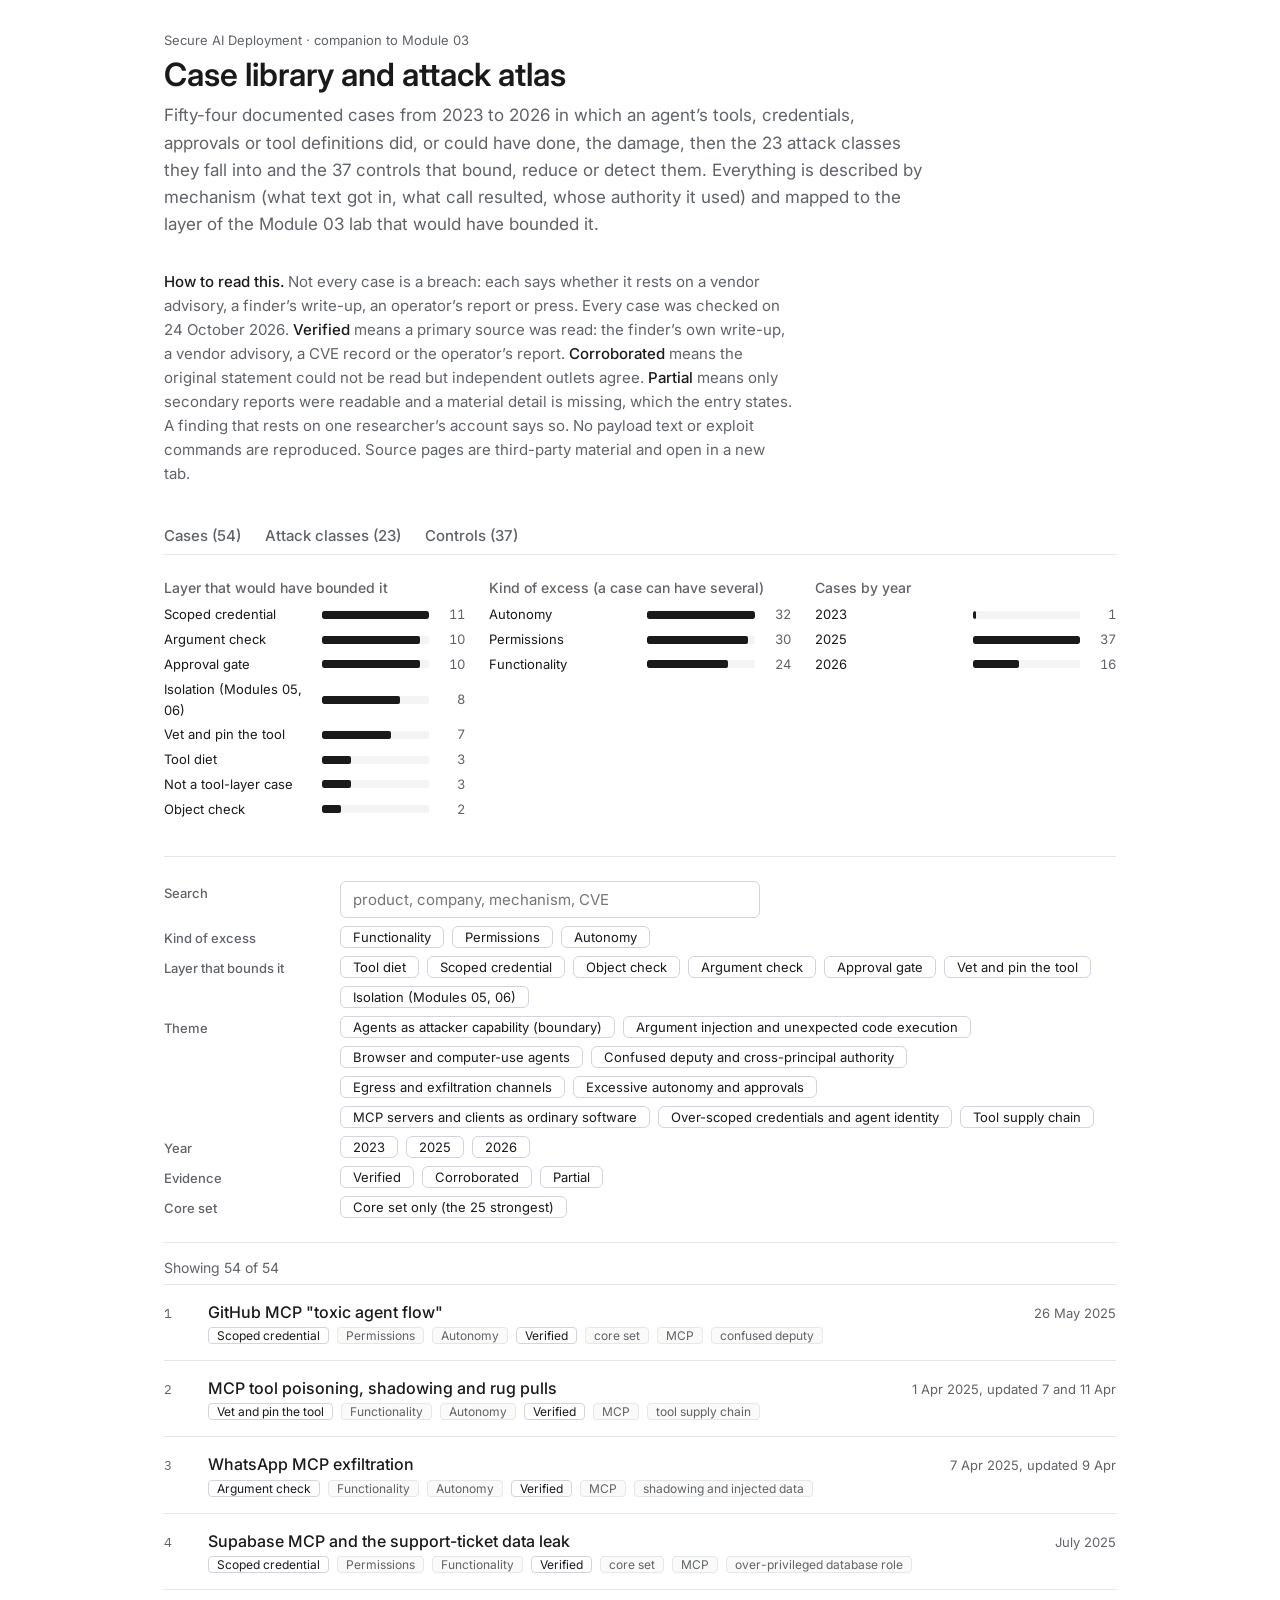
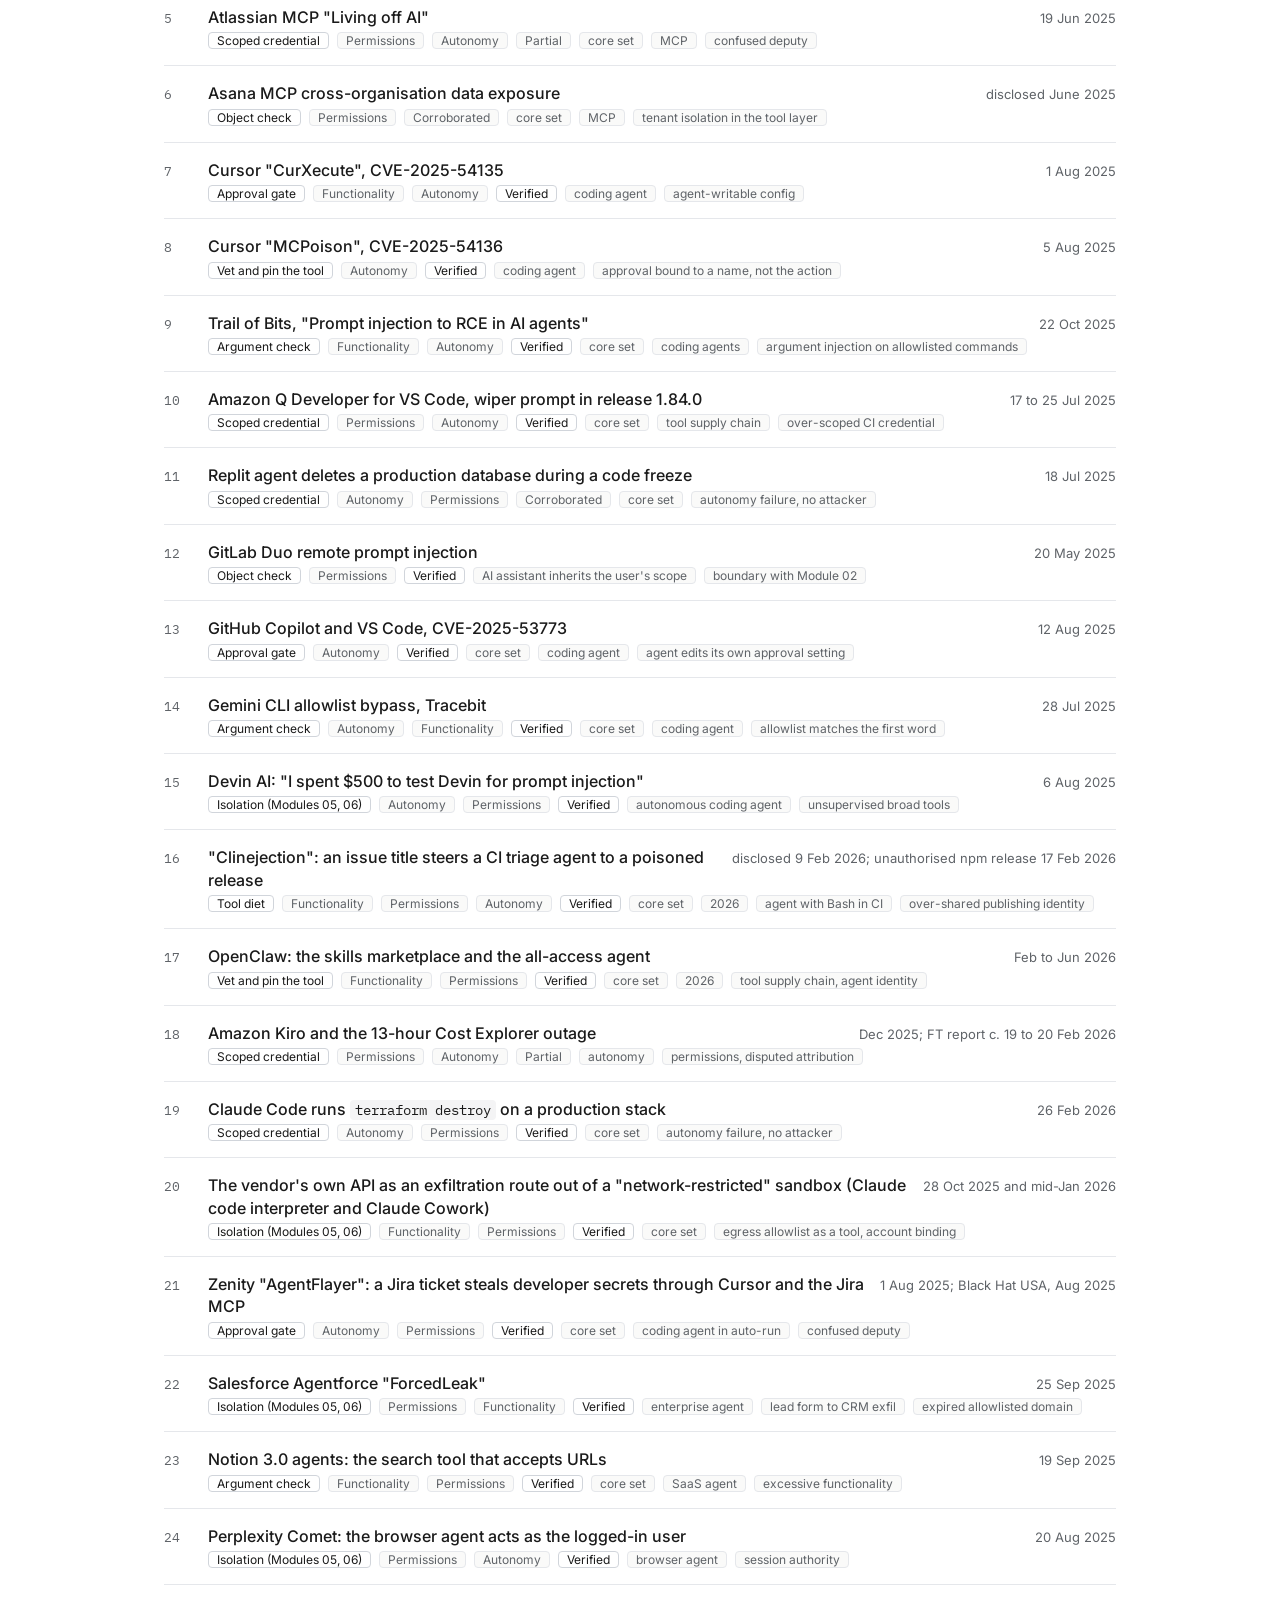
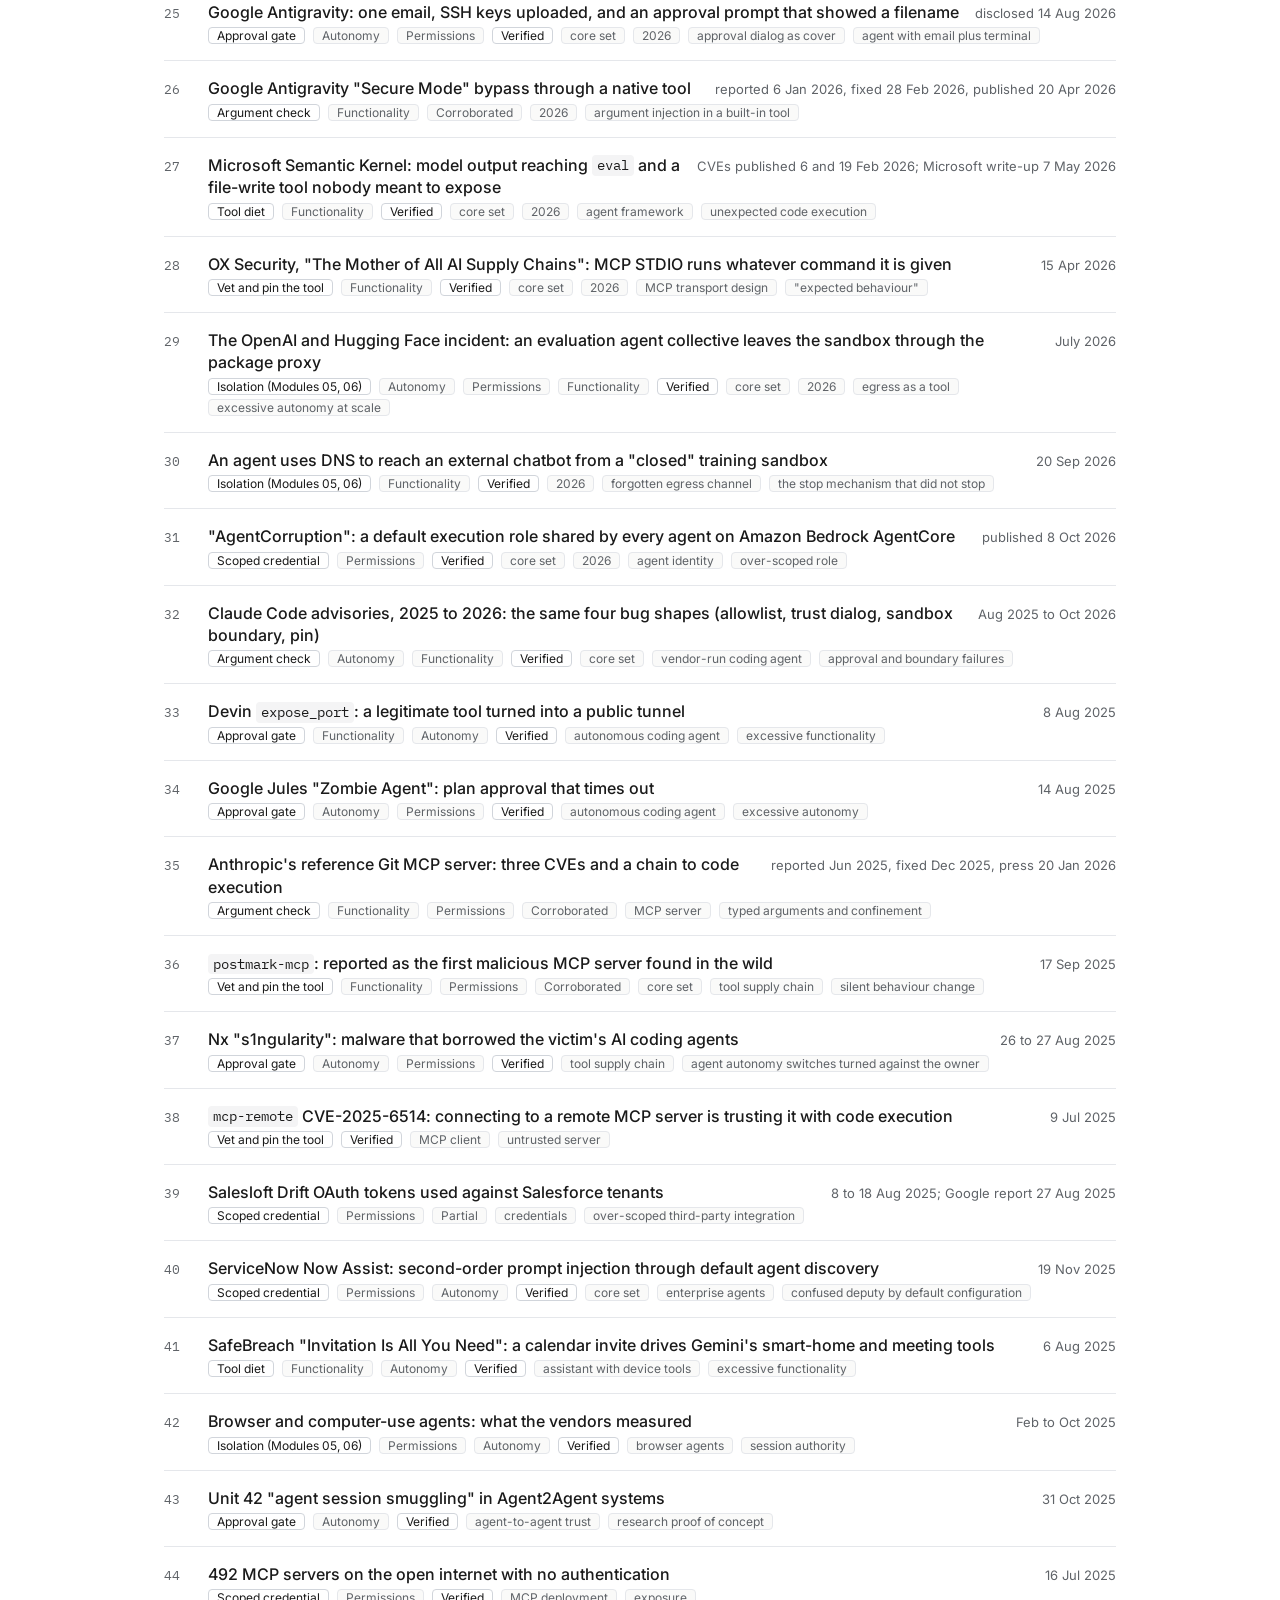
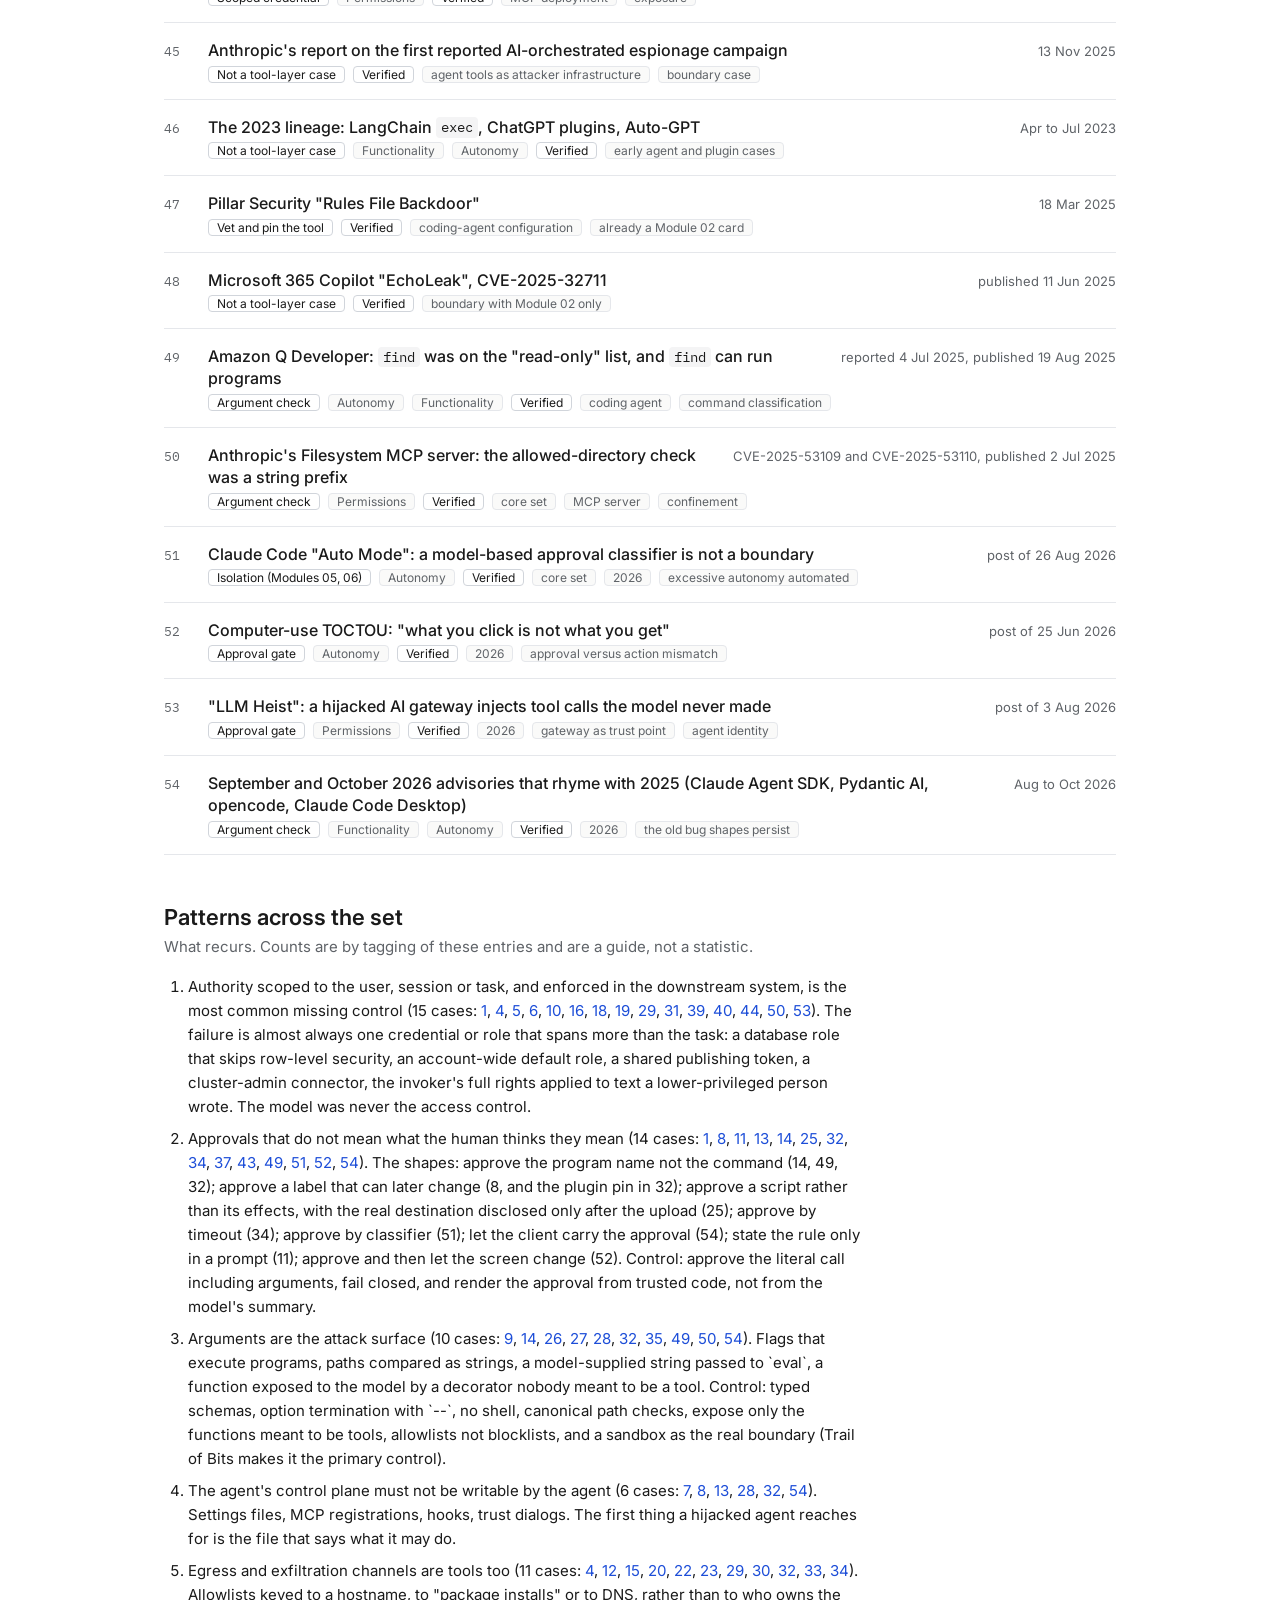
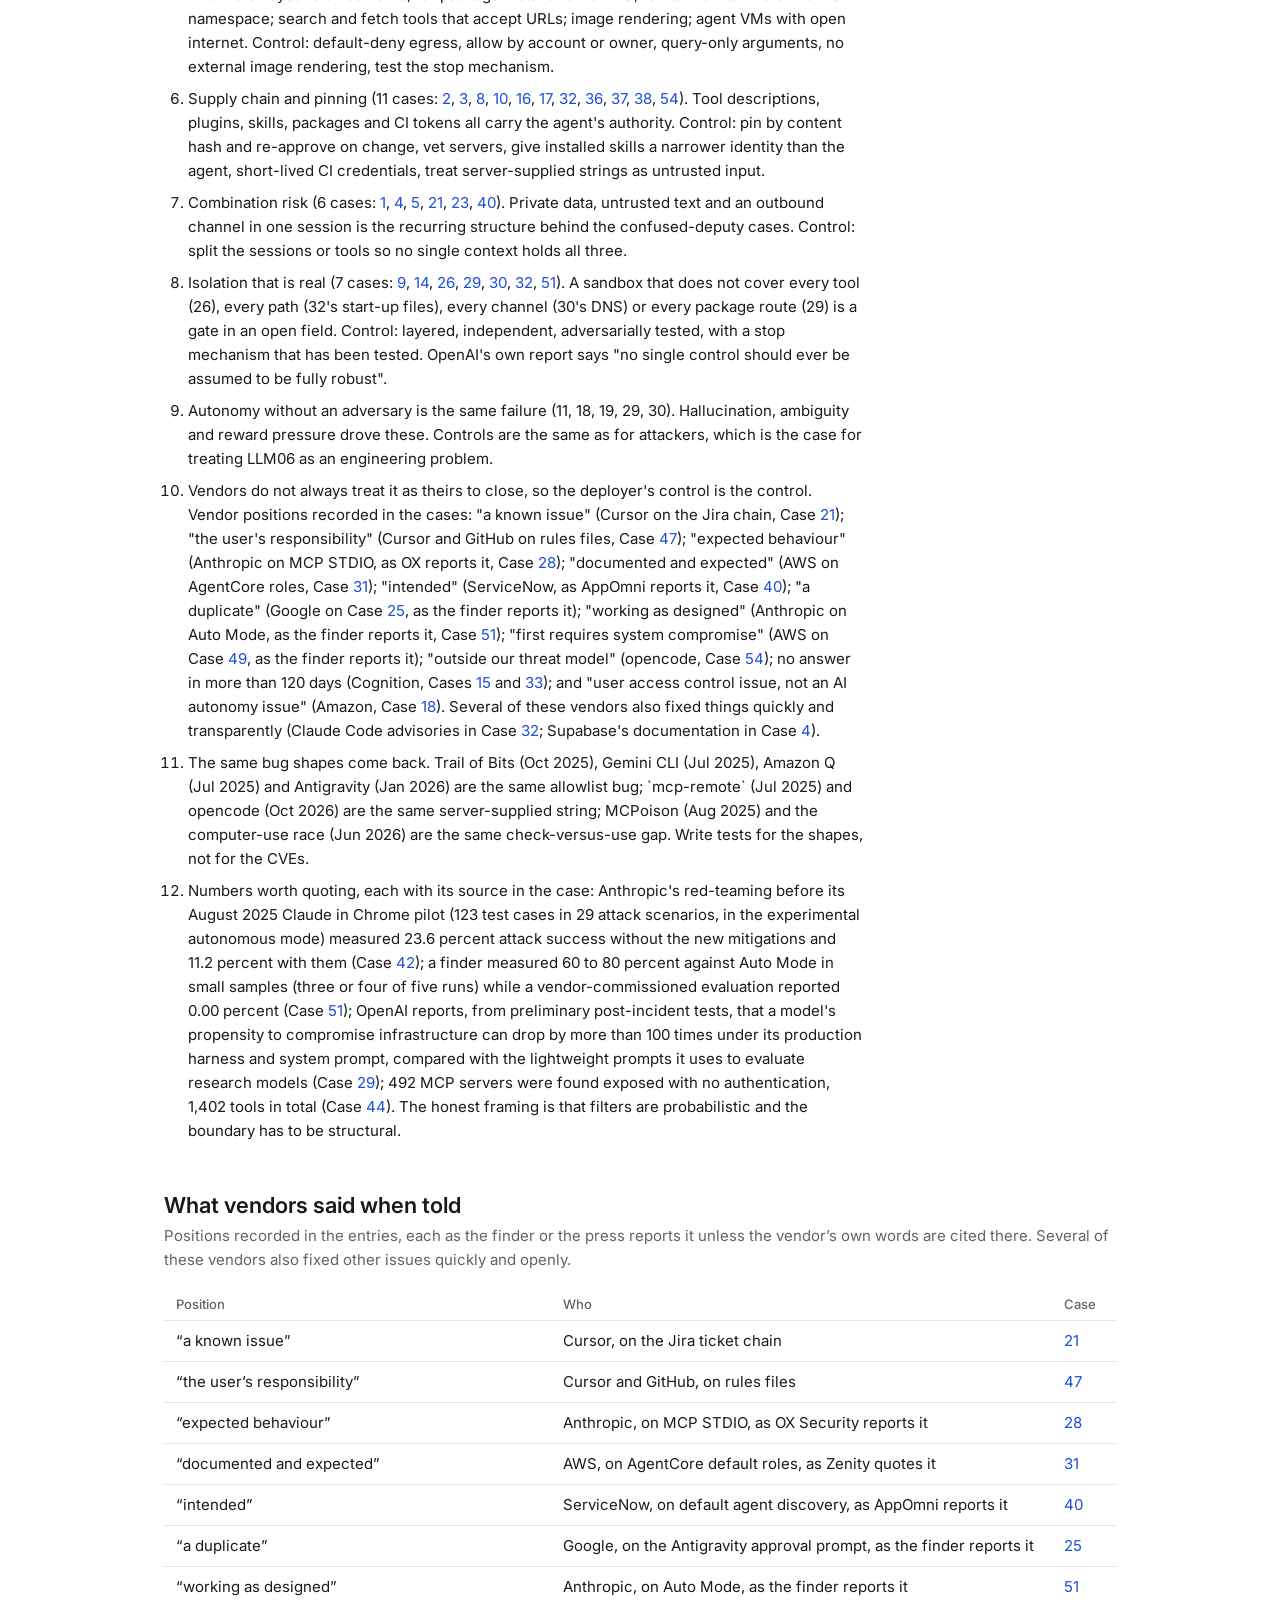
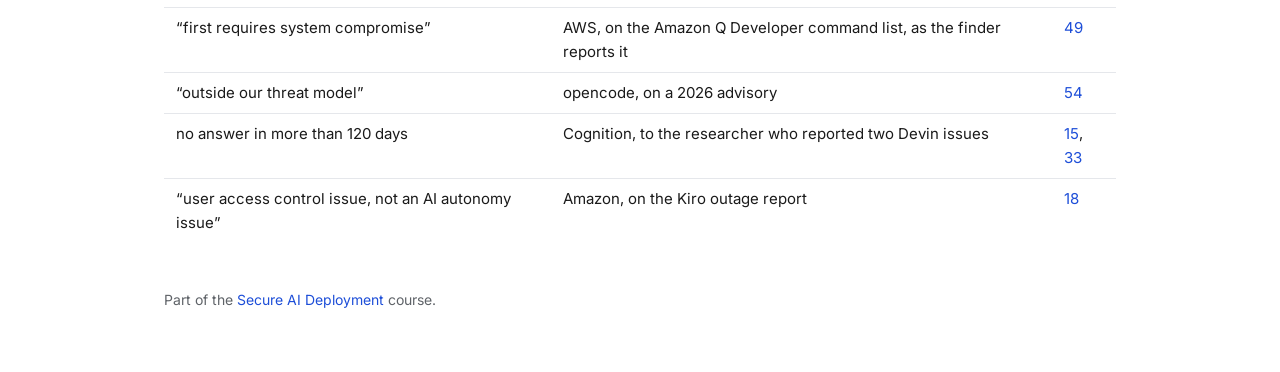
==== commit d43edaca: "Restyle the whole course as technical documentation One stylesheet, course/course.css, now styles th" ====
--- a/course/cases/index.html
+++ b/course/cases/index.html
@@ -7,89 +7,19 @@
 <meta charset="utf-8">
 <meta name="viewport" content="width=device-width, initial-scale=1">
 <title>Case library and attack atlas</title>
-<style>
-  :root{
-    --slate:#0f3a42; --accent:#b05a00; --accent-dark:#934a00; --accent-light:#f2a65a;
-    --green:#2e8b6f; --green-text:#1d6b52; --red:#c8553d; --red-text:#9c3a27; --amber:#b07d2b; --amber-text:#7a5a16;
-    --ink:#1b2a30; --muted:#5e7278; --faint:#64777d; --line:#dde4e7; --panel:#fafcfc; --bg:#ffffff;
-    --sans:-apple-system,"Segoe UI",system-ui,sans-serif; --mono:Consolas,"SFMono-Regular",monospace;
-  }
-  *{box-sizing:border-box}
-  html{-webkit-text-size-adjust:100%}
-  body{margin:0;font:15px/1.55 var(--sans);color:var(--ink);background:var(--bg)}
-  a{color:var(--accent);text-decoration:none} a:hover{text-decoration:underline}
-  a:focus-visible,button:focus-visible,summary:focus-visible,input:focus-visible,.chip:focus-visible{outline:2px solid var(--accent);outline-offset:2px}
-  code{font:12.5px var(--mono);background:#eef2f3;border-radius:4px;padding:0 4px}
-  .wrap{max-width:1000px;margin:0 auto;padding:18px 16px 60px}
-  .hero{background:#13262f;border-radius:14px;padding:22px 26px;margin:2px 0 14px}
-  .hero .eyebrow{color:var(--accent-light);font:700 11px var(--sans);letter-spacing:.17em;text-transform:uppercase}
-  .hero h1{color:#fff;font-size:26px;line-height:1.2;margin:8px 0 8px}
-  .hero p{color:#b7c4c8;margin:0;max-width:780px;font-size:14.5px}
-  .method{font-size:13.5px;color:var(--ink);background:var(--panel);border:1px solid var(--line);border-radius:10px;padding:10px 14px;margin:0 0 14px}
-  .method b{color:#13262f}
-  .tabs{display:flex;flex-wrap:wrap;gap:2px;border-bottom:2px solid var(--line);margin:0 0 14px}
-  .tabs button{font:700 14px var(--sans);background:none;border:none;border-bottom:3px solid transparent;margin-bottom:-2px;padding:9px 16px;color:var(--muted);cursor:pointer}
-  .tabs button:hover{color:#13262f} .tabs button[aria-selected=true]{color:#13262f;border-bottom-color:var(--accent)}
-  .panel[hidden]{display:none}
-  .note{font-size:13.5px;border:1px dashed #cfd8db;border-radius:9px;padding:9px 13px;margin:0 0 12px;background:#fff}
-  .summary{display:grid;grid-template-columns:repeat(auto-fit,minmax(280px,1fr));gap:12px;margin:0 0 14px}
-  .box{border:1px solid var(--line);border-radius:10px;padding:10px 14px;background:#fff}
-  .box h2{font:700 11px var(--sans);letter-spacing:.1em;text-transform:uppercase;color:var(--muted);margin:0 0 6px}
-  .bar{display:flex;align-items:center;gap:8px;margin:3px 0;font-size:12.5px}
-  .bar .lab{flex:0 0 150px;color:var(--ink)} .bar .track{flex:1;background:#eef2f3;border-radius:4px;height:11px;overflow:hidden}
-  .bar .fill{display:block;height:100%;background:#13262f;border-radius:4px} .bar .n{flex:0 0 28px;text-align:right;color:var(--muted);font-variant-numeric:tabular-nums}
-  .filters{border:1px solid var(--line);border-radius:10px;padding:12px 14px;margin:0 0 12px;background:var(--panel)}
-  .frow{display:grid;grid-template-columns:130px 1fr;gap:3px 10px;align-items:start;margin:7px 0}
-  .frow .fl{padding-top:5px;font:700 11px var(--sans);letter-spacing:.06em;text-transform:uppercase;color:var(--muted)}
-  .frow .fc{display:flex;flex-wrap:wrap;gap:6px}
-  .chip{display:inline-block;border:1px solid #cfd8db;background:#fff;color:#13262f;font:600 12px var(--sans);padding:3px 11px;border-radius:14px;cursor:pointer;user-select:none}
-  .chip:hover{border-color:#9db0b6} .chip[aria-pressed=true]{background:#13262f;color:#fff;border-color:#13262f}
-  .search{width:100%;max-width:420px;font:14px var(--sans);padding:7px 11px;border:1px solid #cfd8db;border-radius:9px;background:#fff;color:var(--ink)}
-  .count{font:600 13px var(--sans);color:var(--ink);margin:10px 0 6px}
-  .clear{font:600 12px var(--sans);color:var(--accent);background:none;border:none;cursor:pointer;padding:0 0 0 10px}
-  details.case{border:1px solid var(--line);border-left:4px solid var(--accent);border-radius:9px;margin:8px 0;background:#fff}
-  details.case[open]{box-shadow:0 2px 10px rgba(19,38,47,.08)}
-  details.case > summary{list-style:none;cursor:pointer;padding:10px 14px;display:flex;flex-wrap:wrap;gap:4px 10px;align-items:baseline}
-  details.case > summary::-webkit-details-marker{display:none}
-  .num{flex:0 0 auto;font:700 12px var(--mono);color:#fff;background:#13262f;border-radius:6px;padding:1px 7px}
-  .ttl{flex:1 1 320px;font:700 15px var(--sans);color:#13262f;min-width:0} .ttl .sub2{font-weight:500;color:var(--muted);font-size:13px}
-  .dt{flex:0 0 auto;font:12px var(--sans);color:var(--muted)}
-  .tags{flex:1 1 100%;display:flex;flex-wrap:wrap;gap:4px 6px;margin-top:2px}
-  .tag{font:600 11px var(--sans);padding:1px 8px;border-radius:9px;border:1px solid #d7dee0;background:#eef2f3;color:#13262f;white-space:nowrap}
-  .tag.layer{background:#13262f;color:#fff;border-color:#13262f}
-  .tag.ok,.tag.bound{background:#e4f3ec;color:var(--green-text);border-color:#b9dccd} .tag.warn,.tag.reduce{background:#f6eedb;color:var(--amber-text);border-color:#e3d3a8}
-  .tag.detect{background:#eef2f3;color:#44555c;border-color:#d0d9dc}
-  .tag.t1{background:#fff3e3;color:#7a4300;border-color:#f0cfa4} .tag.wr{white-space:normal}
-  .crow .head .tag{margin-left:auto}
-  .detail{padding:2px 16px 14px;border-top:1px solid #eef1f2}
-  .detail h3{font:700 11px var(--sans);letter-spacing:.08em;text-transform:uppercase;color:var(--accent);margin:12px 0 2px}
-  .detail p{margin:0;font-size:14px}
-  .src{margin-top:12px;font-size:12.5px;color:var(--muted)} .src a{margin-right:10px;word-break:break-all}
-  .sec{margin-top:26px}
-  .sec h2{font:700 20px var(--sans);color:#13262f;margin:0 0 4px}
-  .sec .sub{color:var(--muted);font-size:13.5px;margin:0 0 10px}
-  ol.pat{padding-left:22px;margin:0} ol.pat li{margin:7px 0;font-size:14px}
-  table.vp{border-collapse:collapse;width:100%;font-size:13.5px} table.vp th,table.vp td{text-align:left;padding:6px 10px;border-top:1px solid #eef1f2;vertical-align:top}
-  table.vp th{font:700 11px var(--sans);letter-spacing:.06em;text-transform:uppercase;color:var(--muted);border-top:none}
-  .fam{font:700 12px var(--sans);letter-spacing:.08em;text-transform:uppercase;color:var(--muted);margin:18px 0 4px}
-  .crow{border:1px solid var(--line);border-radius:9px;margin:7px 0;padding:9px 14px;background:#fff}
-  .crow .head{display:flex;flex-wrap:wrap;gap:4px 8px;align-items:baseline}
-  .crow .cid{font:700 12px var(--mono);color:#fff;background:#13262f;border-radius:6px;padding:1px 7px}
-  .crow .ct{font:700 14.5px var(--sans);color:#13262f;flex:1 1 260px;min-width:0}
-  .crow p{margin:4px 0 0;font-size:13.5px} .crow .lb{font:700 10.5px var(--sans);letter-spacing:.08em;text-transform:uppercase;color:var(--accent)}
-  .none{color:var(--muted);padding:18px 0}
-  @media (max-width:560px){.frow{grid-template-columns:1fr}.frow .fl{padding-top:0}.bar .lab{flex-basis:110px}.hero{padding:18px}.tabs button{padding:8px 11px;font-size:13px}}
-</style>
+<link rel="preconnect" href="https://fonts.googleapis.com">
+<link rel="preconnect" href="https://fonts.gstatic.com" crossorigin>
+<link rel="stylesheet" href="../course.css">
 </head>
-<body>
+<body class="library">
 <div class="wrap">
-  <div class="hero">
-    <div class="eyebrow">Secure AI Deployment &middot; companion to Module 03</div>
+  <header class="page-head">
+    <p class="eyebrow">Secure AI Deployment &middot; companion to Module 03</p>
     <h1>Case library and attack atlas</h1>
-    <p>Fifty-four documented cases from 2023 to 2026 in which an agent&rsquo;s tools, credentials, approvals or tool definitions did, or could have done, the damage, then the 23 attack classes
+    <p class="lede">Fifty-four documented cases from 2023 to 2026 in which an agent&rsquo;s tools, credentials, approvals or tool definitions did, or could have done, the damage, then the 23 attack classes
        they fall into and the 37 controls that bound, reduce or detect them. Everything is described by mechanism (what text got in, what call resulted, whose authority it used) and mapped
        to the layer of the Module 03 lab that would have bounded it.</p>
-  </div>
+  </header>
   <p class="method"><b>How to read this.</b> Not every case is a breach: each says whether it rests on a vendor advisory, a finder&rsquo;s write-up, an operator&rsquo;s report or press. Every case was checked on 24 October 2026. <b>Verified</b> means a primary source was read: the finder&rsquo;s own write-up, a vendor advisory,
     a CVE record or the operator&rsquo;s report. <b>Corroborated</b> means the original statement could not be read but independent outlets agree.
     <b>Partial</b> means only secondary reports were readable and a material detail is missing, which the entry states. A finding that rests on one researcher&rsquo;s account says so.
@@ -160,7 +90,7 @@
     <div id="listk"></div>
   </section>
 
-  <p class="sub" style="margin-top:22px;color:var(--muted);font-size:13.5px">Part of the <a href="../" target="_top">Secure AI Deployment</a> course.</p>
+  <p class="foot">Part of the <a href="../" target="_top">Secure AI Deployment</a> course.</p>
 </div>
 
 <script>
--- a/course/course.css
+++ b/course/course.css
@@ -0,0 +1,617 @@
+/* Secure AI Deployment: the one stylesheet for the whole course.
+
+   It styles three things, and the file is organised in that order:
+     1. the course shell (course/index.html) and the case library (course/cases/index.html), scoped by body class;
+     2. the marimo lessons (css_file in every notebook), including the widgets that marimo draws inside shadow roots,
+        which is why the lesson rules use plain selectors: marimo copies this stylesheet into each shadow root;
+     3. the shared components the lessons emit (.sad-*), then a normaliser for older inline-styled blocks.
+
+   Rules of the system: one accent (blue) for links, the current item, progress and primary buttons; everything else is
+   ink, grey or a hairline. Dark is for code and terminal output only. 8px grid, 6px radius, no shadows, sentence case. */
+
+@import url("https://fonts.googleapis.com/css2?family=IBM+Plex+Mono:wght@400;500&family=Inter:wght@400;500;600&display=swap");
+
+/* ------------------------------------------------------------------ tokens */
+:root {
+  --sad-bg: #ffffff;
+  --sad-surface: #fafaf9;
+  --sad-sidebar: #f7f7f5;
+  --sad-tint: #f4f4f5;
+  --sad-ink: #1a1a1a;
+  --sad-muted: #5f6368;
+  --sad-line: #e5e7eb;
+  --sad-control: #d1d5db;          /* borders of form controls: a step darker than the hairlines so they read as controls */
+  --sad-accent: #1d4ed8;
+  --sad-accent-strong: #1e40af;    /* hover and pressed state of the accent */
+  --sad-accent-tint: #eff4fe;      /* selected state of a control: the accent at about 6 percent */
+  --sad-code-bg: #0f172a;
+  --sad-code-ink: #e2e8f0;
+  --sad-code-dim: #94a3b8;
+  --sad-font: "Inter", system-ui, -apple-system, "Segoe UI", sans-serif;
+  --sad-mono: "IBM Plex Mono", ui-monospace, "SFMono-Regular", Consolas, monospace;
+  --sad-radius: 6px;
+  --sad-prose: 70ch;
+}
+:root { --content-width-medium: 944px !important; }   /* marimo's own variable: the lesson column, 880px of content plus 32px gutters */
+
+/* ================================================================== 1. SHELL AND CASE LIBRARY */
+body.shell, body.library { margin: 0; font: 400 16px/1.6 var(--sad-font); color: var(--sad-ink); background: var(--sad-bg); -webkit-font-smoothing: antialiased; }
+body.shell *, body.library * { box-sizing: border-box; }
+body.shell { display: flex; min-height: 100%; }
+html:has(body.shell) { height: 100%; }
+body.shell a, body.library a { color: var(--sad-accent); text-decoration: none; }
+body.shell a:hover, body.library a:hover { text-decoration: underline; text-underline-offset: 2px; }
+body.shell a:focus-visible, body.shell button:focus-visible, body.library a:focus-visible, body.library button:focus-visible,
+body.library summary:focus-visible, body.library input:focus-visible, body.library .chip:focus-visible { outline: 2px solid var(--sad-accent); outline-offset: 2px; }
+body.shell code, body.library code { font: 400 .875em var(--sad-mono); background: var(--sad-tint); border-radius: 4px; padding: .1em .35em; }
+
+/* sidebar */
+.shell .side { width: 288px; flex: 0 0 288px; background: var(--sad-sidebar); color: var(--sad-ink); border-right: 1px solid var(--sad-line);
+               display: flex; flex-direction: column; position: sticky; top: 0; height: 100vh; overflow-y: auto; }
+.shell .side .brand { display: block; padding: 24px 24px 16px; color: inherit; }
+.shell .side .brand:hover { text-decoration: none; }
+.shell .side .brand .name { font: 600 16px/1.3 var(--sad-font); color: var(--sad-ink); margin: 0; }
+.shell .side .brand p { margin: 4px 0 0; font: 400 13px/1.45 var(--sad-font); color: var(--sad-muted); }
+.shell .side .prog { padding: 0 24px 16px; }
+.shell .side .bar { height: 4px; background: var(--sad-line); border-radius: 2px; overflow: hidden; margin: 0 0 8px; }
+.shell .side .bar > i { display: block; height: 100%; background: var(--sad-accent); width: 0; transition: width .3s; }
+.shell .side .prog-line { font: 500 13px var(--sad-font); color: var(--sad-ink); }
+.shell .side .prog-time { font: 400 13px var(--sad-font); color: var(--sad-muted); }
+.shell .side .continue { display: inline-block; margin-top: 8px; font: 500 13px var(--sad-font); color: var(--sad-accent); }
+.shell .side nav { padding: 0 0 8px; }
+.shell .side .group-h { margin: 0; padding: 0 24px 8px; font: 500 13px var(--sad-font); color: var(--sad-muted); }
+.shell .side .tools { padding: 16px 0 8px; margin-top: 8px; border-top: 1px solid var(--sad-line); }
+.shell .side .refs { margin-top: auto; padding: 16px 24px 24px; border-top: 1px solid var(--sad-line); }
+.shell .side .refs a { display: block; color: var(--sad-muted); font: 400 13px var(--sad-font); padding: 4px 0; }
+.shell .side .refs a:hover { color: var(--sad-ink); text-decoration: none; }
+.shell .side .refs .ext { font-size: 11px; }
+.shell .lrow { display: flex; gap: 12px; align-items: baseline; padding: 8px 24px 8px 21px; border-left: 3px solid transparent; color: var(--sad-ink); cursor: pointer; }
+.shell a.lrow:hover { background: var(--sad-tint); text-decoration: none; }
+.shell .lrow .num { flex: 0 0 20px; font: 400 13px var(--sad-font); color: var(--sad-muted); font-variant-numeric: tabular-nums; }
+.shell .lrow .num:empty { display: none; }
+.shell .lrow .meta b { display: block; font: 500 14px/1.35 var(--sad-font); color: var(--sad-ink); }
+.shell .lrow .meta span { display: block; font: 400 13px/1.4 var(--sad-font); color: var(--sad-muted); margin-top: 2px; }
+.shell .lrow.active { border-left-color: var(--sad-accent); background: transparent; }
+.shell .lrow.active .meta b, .shell .lrow.active .num { color: var(--sad-accent); }
+.shell .lrow.done .num { color: var(--sad-ink); }
+.shell .lrow.coming { cursor: default; }
+.shell .lrow.coming .meta b, .shell .lrow.coming .meta span, .shell .lrow.coming .num { color: var(--sad-muted); }
+.shell .menu-toggle { display: none; }
+
+/* main column */
+.shell main { flex: 1; min-width: 0; display: flex; flex-direction: column; min-height: 100vh; }
+.shell .wrap { max-width: 1040px; width: 100%; margin: 0 auto; padding: 32px 40px 64px; }
+.shell .crumbs { font: 400 13px var(--sad-font); color: var(--sad-muted); margin: 0 0 16px; }
+.shell .crumbs a { color: var(--sad-muted); }
+.shell .crumbs a:hover { color: var(--sad-ink); }
+.shell h1.page-title { font: 600 32px/1.2 var(--sad-font); margin: 0 0 8px; }
+.shell .page-sub { font: 400 17px/1.6 var(--sad-font); color: var(--sad-muted); margin: 0 0 8px; max-width: var(--sad-prose); }
+.shell .page-meta { font: 400 14px var(--sad-font); color: var(--sad-muted); margin: 0 0 32px; }
+
+/* home: a table of contents */
+.shell .toc { list-style: none; margin: 0; padding: 0; border-top: 1px solid var(--sad-line); }
+.shell .toc li { border-bottom: 1px solid var(--sad-line); }
+.shell .toc a, .shell .toc .row { display: flex; gap: 24px; align-items: baseline; padding: 16px 0; color: var(--sad-ink); }
+.shell .toc a:hover { text-decoration: none; background: var(--sad-surface); }
+.shell .toc .n { flex: 0 0 32px; font: 400 14px var(--sad-font); color: var(--sad-muted); font-variant-numeric: tabular-nums; }
+.shell .toc .b { flex: 1; min-width: 0; }
+.shell .toc .b b { display: block; font: 500 17px/1.35 var(--sad-font); }
+.shell .toc .b p { margin: 4px 0 0; font: 400 15px/1.55 var(--sad-font); color: var(--sad-muted); max-width: var(--sad-prose); }
+.shell .toc .t { flex: 0 0 auto; font: 400 14px var(--sad-font); color: var(--sad-muted); white-space: nowrap; }
+.shell .toc .row.coming .b b { color: var(--sad-muted); font-weight: 400; }
+
+/* lesson and tool pages */
+.shell .frame-note { font: 400 14px var(--sad-font); color: var(--sad-muted); margin: 0 0 8px; }
+.shell .framebox { position: relative; overflow: hidden; background: #fff; border-top: 1px solid var(--sad-line); border-bottom: 1px solid var(--sad-line); }
+.shell iframe { display: block; width: 100%; height: 84vh; border: 0; background: #fff; }
+.shell .loading { position: absolute; inset: 0; display: flex; align-items: center; justify-content: center; color: var(--sad-muted); font: 400 14px var(--sad-font); background: #fff; pointer-events: none; transition: opacity .4s; }
+.shell .loading.gone { opacity: 0; }
+.shell .openlink { text-align: right; margin: 8px 0 0; font: 400 13px var(--sad-font); }
+
+/* checkpoint quiz */
+.shell .quiz { border-top: 1px solid var(--sad-line); padding-top: 32px; margin-top: 48px; }
+.shell .quiz h2 { font: 600 22px/1.3 var(--sad-font); margin: 0 0 4px; }
+.shell .quiz .qcount { font: 400 14px var(--sad-font); color: var(--sad-muted); }
+.shell .quiz .qp { color: var(--sad-muted); font: 400 15px var(--sad-font); margin: 0 0 24px; }
+.shell .q { margin: 0 0 24px; max-width: var(--sad-prose); }
+.shell .q > p { font: 500 16px/1.5 var(--sad-font); margin: 0 0 8px; }
+.shell .opt { display: block; width: 100%; text-align: left; border: 1px solid var(--sad-control); border-radius: var(--sad-radius); padding: 8px 16px; margin: 8px 0;
+              cursor: pointer; background: #fff; color: var(--sad-ink); font: 400 15px/1.5 var(--sad-font); }
+.shell .opt:hover { border-color: var(--sad-muted); }
+.shell .opt.correct { border-color: var(--sad-accent); background: var(--sad-accent-tint); }
+.shell .opt.wrong { border-color: var(--sad-ink); text-decoration: line-through; color: var(--sad-muted); }
+.shell .opt.disabled { cursor: default; }
+.shell .qfb { font: 400 14px/1.5 var(--sad-font); color: var(--sad-muted); margin-top: 4px; min-height: 16px; }
+.shell .nav { display: flex; justify-content: space-between; align-items: center; margin-top: 32px; gap: 16px; }
+.shell .btn { border: 1px solid var(--sad-control); background: #fff; color: var(--sad-ink); font: 500 14px var(--sad-font); padding: 8px 16px; border-radius: var(--sad-radius); cursor: pointer; }
+.shell .btn:hover { border-color: var(--sad-muted); text-decoration: none; }
+.shell .btn.primary { background: var(--sad-accent); border-color: var(--sad-accent); color: #fff; }
+.shell .btn.primary:hover { background: var(--sad-accent-strong); border-color: var(--sad-accent-strong); }
+.shell .btn[disabled] { opacity: .4; pointer-events: none; }
+.shell .done-badge { font: 400 14px var(--sad-font); color: var(--sad-muted); }
+
+@media (max-width: 820px) {
+  body.shell { flex-direction: column; }
+  .shell .side { position: static; width: 100%; height: auto; flex: none; border-right: 0; border-bottom: 1px solid var(--sad-line); }
+  .shell .menu-toggle { display: block; width: calc(100% - 48px); margin: 0 24px 16px; padding: 8px 16px; text-align: left; cursor: pointer;
+                        background: #fff; color: var(--sad-ink); border: 1px solid var(--sad-control); border-radius: var(--sad-radius); font: 500 14px var(--sad-font); }
+  .shell .side nav, .shell .side .tools, .shell .side .refs { display: none; }
+  .shell .side.open nav, .shell .side.open .tools, .shell .side.open .refs { display: block; }
+  .shell .wrap { padding: 24px 16px 48px; }
+  .shell iframe { height: 70vh; }
+  .shell .toc .t { display: none; }
+  .shell h1.page-title { font-size: 28px; }
+}
+
+/* ---- case library: a reference page, so denser type than the lessons ---- */
+.library .wrap { max-width: 1000px; margin: 0 auto; padding: 32px 24px 64px; }
+.library .page-head { margin: 0 0 32px; }
+.library .eyebrow { font: 400 13px var(--sad-font); color: var(--sad-muted); margin: 0 0 8px; }
+.library h1 { font: 600 32px/1.2 var(--sad-font); margin: 0 0 8px; }
+.library .lede { font: 400 17px/1.6 var(--sad-font); color: var(--sad-muted); max-width: var(--sad-prose); margin: 0; }
+.library .method { font: 400 15px/1.6 var(--sad-font); color: var(--sad-muted); max-width: var(--sad-prose); margin: 0 0 32px; }
+.library .method b { font-weight: 500; color: var(--sad-ink); }
+.library .tabs { display: flex; flex-wrap: wrap; gap: 24px; border-bottom: 1px solid var(--sad-line); margin: 0 0 24px; }
+.library .tabs button { font: 500 15px var(--sad-font); background: none; border: 0; border-bottom: 2px solid transparent; margin-bottom: -1px; padding: 8px 0; color: var(--sad-muted); cursor: pointer; }
+.library .tabs button:hover { color: var(--sad-ink); }
+.library .tabs button[aria-selected=true] { color: var(--sad-ink); border-bottom-color: var(--sad-accent); }
+.library .panel[hidden] { display: none; }
+.library .note { font: 400 15px/1.6 var(--sad-font); color: var(--sad-muted); border: 1px solid var(--sad-line); border-radius: var(--sad-radius); padding: 16px; margin: 0 0 24px; background: var(--sad-surface); max-width: var(--sad-prose); }
+.library .summary { display: grid; grid-template-columns: repeat(auto-fit, minmax(280px, 1fr)); gap: 24px; margin: 0 0 32px; }
+.library .box h2 { font: 500 14px var(--sad-font); color: var(--sad-muted); margin: 0 0 8px; }
+.library .bar { display: flex; align-items: center; gap: 8px; margin: 4px 0; font-size: 13px; }
+.library .bar .lab { flex: 0 0 150px; color: var(--sad-ink); }
+.library .bar .track { flex: 1; background: var(--sad-tint); border-radius: 2px; height: 8px; overflow: hidden; }
+.library .bar .fill { display: block; height: 100%; background: var(--sad-ink); border-radius: 2px; }
+.library .bar .n { flex: 0 0 28px; text-align: right; color: var(--sad-muted); font-variant-numeric: tabular-nums; }
+.library .filters { border-top: 1px solid var(--sad-line); border-bottom: 1px solid var(--sad-line); padding: 16px 0; margin: 0 0 16px; }
+.library .frow { display: grid; grid-template-columns: 160px 1fr; gap: 4px 16px; align-items: start; margin: 8px 0; }
+.library .frow .fl { padding-top: 4px; font: 500 13px var(--sad-font); color: var(--sad-muted); }
+.library .frow .fc { display: flex; flex-wrap: wrap; gap: 8px; }
+.library .chip { display: inline-block; border: 1px solid var(--sad-control); background: #fff; color: var(--sad-ink); font: 400 13px var(--sad-font); padding: 2px 12px; border-radius: var(--sad-radius); cursor: pointer; user-select: none; }
+.library .chip:hover { border-color: var(--sad-muted); }
+.library .chip[aria-pressed=true] { border-color: var(--sad-accent); background: var(--sad-accent-tint); color: var(--sad-accent); }
+.library .search { width: 100%; max-width: 420px; font: 400 15px var(--sad-font); padding: 8px 12px; border: 1px solid var(--sad-control); border-radius: var(--sad-radius); background: #fff; color: var(--sad-ink); }
+.library .count { font: 400 14px var(--sad-font); color: var(--sad-muted); margin: 16px 0 8px; }
+.library .clear { font: 500 13px var(--sad-font); color: var(--sad-accent); background: none; border: 0; cursor: pointer; padding: 0 0 0 8px; }
+.library details.case { border-top: 1px solid var(--sad-line); margin: 0; background: #fff; }
+.library details.case:last-of-type { border-bottom: 1px solid var(--sad-line); }
+.library details.case > summary { list-style: none; cursor: pointer; padding: 16px 0; display: flex; flex-wrap: wrap; gap: 4px 16px; align-items: baseline; }
+.library details.case > summary::-webkit-details-marker { display: none; }
+.library .num, .library .crow .cid { flex: 0 0 auto; font: 400 13px var(--sad-mono); color: var(--sad-muted); min-width: 28px; }
+.library .ttl, .library .crow .ct { flex: 1 1 320px; font: 500 16px/1.4 var(--sad-font); color: var(--sad-ink); min-width: 0; }
+.library .ttl .sub2 { font-weight: 400; color: var(--sad-muted); font-size: 14px; }
+.library .dt { flex: 0 1 auto; max-width: 100%; font: 400 13px var(--sad-font); color: var(--sad-muted); }
+.library .tags { flex: 1 1 100%; display: flex; flex-wrap: wrap; gap: 4px 8px; padding-left: 44px; }
+.library .tag { font: 400 12px var(--sad-font); padding: 0 8px; border-radius: 4px; border: 1px solid var(--sad-line); background: var(--sad-surface); color: var(--sad-muted); white-space: nowrap; }
+.library .tag.layer { color: var(--sad-ink); border-color: var(--sad-control); background: #fff; }
+.library .tag.ok, .library .tag.bound { color: var(--sad-ink); border-color: var(--sad-control); background: #fff; }
+.library .tag.warn, .library .tag.reduce, .library .tag.detect, .library .tag.t1 { color: var(--sad-muted); }
+.library .tag.wr { white-space: normal; }
+.library .crow .head .tag { margin-left: auto; }
+.library .detail { padding: 0 0 24px 44px; overflow-wrap: anywhere; }
+.library .detail h3 { font: 500 14px var(--sad-font); color: var(--sad-muted); margin: 16px 0 4px; }
+.library .detail p { margin: 0; font: 400 15px/1.6 var(--sad-font); max-width: var(--sad-prose); }
+.library .src { margin-top: 16px; font: 400 13px var(--sad-font); color: var(--sad-muted); }
+.library .src a { margin-right: 16px; word-break: break-all; }
+.library .sec { margin-top: 48px; }
+.library .sec h2 { font: 600 22px/1.3 var(--sad-font); margin: 0 0 4px; }
+.library .sec .sub { color: var(--sad-muted); font-size: 15px; margin: 0 0 16px; }
+.library ol.pat { padding-left: 24px; margin: 0; max-width: var(--sad-prose); }
+.library ol.pat li { margin: 8px 0; font-size: 15px; }
+.library table.vp { border-collapse: collapse; width: 100%; font-size: 15px; }
+.library table.vp th, .library table.vp td { text-align: left; padding: 8px 12px; border-top: 1px solid var(--sad-line); vertical-align: top; }
+.library table.vp th { font: 500 13px var(--sad-font); color: var(--sad-muted); border-top: 0; }
+.library .fam { font: 500 14px var(--sad-font); color: var(--sad-muted); margin: 32px 0 8px; }
+.library .crow { border-top: 1px solid var(--sad-line); margin: 0; padding: 16px 0; background: #fff; }
+.library .crow .head { display: flex; flex-wrap: wrap; gap: 4px 16px; align-items: baseline; }
+.library .crow p { margin: 8px 0 0 44px; font-size: 15px; max-width: var(--sad-prose); }
+.library .crow .lb { font: 500 13px var(--sad-font); color: var(--sad-muted); }
+.library .foot { margin: 48px 0 0; font: 400 14px var(--sad-font); color: var(--sad-muted); }
+.library .none { color: var(--sad-muted); padding: 16px 0; }
+@media (max-width: 560px) {
+  .library .frow { grid-template-columns: 1fr; }
+  .library .frow .fl { padding-top: 0; }
+  .library .bar .lab { flex-basis: 110px; }
+  .library .tags, .library .detail, .library .crow p { padding-left: 0; margin-left: 0; }
+}
+
+/* ================================================================== 2. MARIMO LESSONS */
+html, body, #root, #App { background: #fff !important; }
+#App { color: var(--sad-ink); font-family: var(--sad-font); font-size: 17px; line-height: 1.6; -webkit-font-smoothing: antialiased; }
+[class*="top-[25vh]"] { display: none !important; }                         /* marimo's cell minimap */
+[class*="content-width-medium"] > div { padding-left: 32px !important; padding-right: 32px !important; }
+@media (max-width: 560px) { [class*="content-width-medium"] > div { padding-left: 16px !important; padding-right: 16px !important; } }
+.output.block { margin-top: 8px !important; margin-bottom: 8px !important; }
+
+/* prose */
+.markdown, .markdown .paragraph, .markdown li, .prose { font-family: var(--sad-font) !important; font-size: 17px !important; line-height: 1.6 !important; color: var(--sad-ink); }
+.markdown .paragraph { display: block; margin: 0 0 16px; }
+.markdown .paragraph, .markdown ul, .markdown ol, .markdown blockquote, .markdown h1, .markdown h2, .markdown h3, .markdown h4 { max-width: var(--sad-prose); }
+.markdown h1 { font: 600 32px/1.25 var(--sad-font) !important; color: var(--sad-ink) !important; margin: 0 0 8px !important; }
+.markdown h2 { font: 600 22px/1.3 var(--sad-font) !important; color: var(--sad-ink) !important; margin: 48px 0 8px !important; }
+.markdown h3 { font: 600 18px/1.35 var(--sad-font) !important; color: var(--sad-ink) !important; margin: 32px 0 8px !important; }
+.markdown h4 { font: 600 17px/1.4 var(--sad-font) !important; color: var(--sad-ink) !important; margin: 24px 0 8px !important; }
+.markdown h1 + .paragraph, .markdown h3 + .paragraph, .markdown h3 + p { margin-top: 0 !important; }
+.markdown ul, .markdown ol { margin: 0 0 16px !important; padding-left: 24px !important; }
+.markdown li { margin: 4px 0 !important; }
+.markdown li::marker, .prose li::marker { color: var(--sad-muted) !important; }
+.markdown li > .paragraph { margin: 0; display: inline; }
+.markdown a, .markdown a:visited { color: var(--sad-accent) !important; text-decoration: underline; text-decoration-thickness: 1px; text-underline-offset: 2px; }
+.markdown a:hover { color: var(--sad-accent-strong) !important; }
+.markdown strong, .markdown b { font-weight: 500 !important; }                          /* emphasis is quiet: medium, not bold */
+.markdown em { font-style: italic; }
+.markdown code, .prose code { font: 400 .875em var(--sad-mono) !important; background: var(--sad-tint) !important; color: var(--sad-ink) !important; border-radius: 4px; padding: .1em .35em; }
+.markdown pre code, .prose pre code { background: transparent !important; padding: 0; color: inherit !important; font-size: 14px !important; }
+.markdown blockquote { border-left: 2px solid var(--sad-line); margin: 16px 0 !important; padding: 0 0 0 16px; color: var(--sad-muted); }
+.markdown hr { border: 0; border-top: 1px solid var(--sad-line); margin: 32px 0; }
+
+/* code: the one dark surface */
+.markdown pre, .codehilite pre { background: var(--sad-code-bg) !important; color: var(--sad-code-ink) !important; font: 400 14px/1.65 var(--sad-mono) !important;
+                                  border: 0 !important; border-radius: var(--sad-radius) !important; padding: 16px 20px !important; margin: 8px 0 !important; overflow-x: auto; box-shadow: none !important; }
+.codehilite pre span, .codehilite pre code { font-family: var(--sad-mono) !important; background: transparent !important; color: var(--sad-code-ink) !important; font-weight: 400 !important; font-style: normal !important; }
+.codehilite pre .c, .codehilite pre .c1, .codehilite pre .cm, .codehilite pre .ch, .codehilite pre .cs { color: var(--sad-code-dim) !important; }
+.codehilite pre .k, .codehilite pre .kn, .codehilite pre .kd, .codehilite pre .kc, .codehilite pre .kr, .codehilite pre .ow { font-weight: 500 !important; }
+.codehilite-wrapper { max-width: 100%; }
+
+/* tables */
+.markdown table { border-collapse: collapse; width: 100%; font-size: 15px; margin: 16px 0; display: block; overflow-x: auto; }
+.markdown th, .markdown td, .prose th, .prose td { text-align: left !important; padding: 8px 16px 8px 0 !important; vertical-align: top; border: 0 !important; border-top: 1px solid var(--sad-line) !important; line-height: 1.5 !important; }
+.markdown th, .prose th { font-weight: 500 !important; color: var(--sad-muted); border-top: 0 !important; border-bottom: 1px solid var(--sad-line) !important; background: transparent !important; }
+.markdown td code, .markdown th code { font-size: .85em !important; }
+.markdown tr, .markdown tbody tr:nth-child(even), .markdown tbody tr:nth-child(odd) { background: transparent !important; }
+
+/* ---- widgets (they live in shadow roots; marimo copies this stylesheet into each) ---- */
+.mo-label > [part=label] label { font: 500 15px/1.45 var(--sad-font); color: var(--sad-ink); }
+/* a control with a long label or a long option must wrap on a phone, not widen the page */
+.mo-label { max-width: 100%; flex-wrap: wrap; }
+select[data-testid=marimo-plugin-dropdown] { max-width: 100%; min-width: 0; }
+.mo-label > [part=label] label .paragraph, .mo-label > [part=label] label .markdown { font-size: inherit !important; font-weight: inherit; }
+[data-testid=marimo-plugin-radio] { gap: 8px; margin-top: 4px; min-width: min(340px, 100%); }
+[data-testid=marimo-plugin-radio] > div { position: relative; align-items: center; gap: 12px; padding: 8px 16px; border: 1px solid var(--sad-control); border-radius: var(--sad-radius); background: #fff; }
+[data-testid=marimo-plugin-radio] > div > * { margin: 0 !important; }
+[data-testid=marimo-plugin-radio] > div:hover { border-color: var(--sad-muted); }
+[data-testid=marimo-plugin-radio] > div:has(> [data-state=checked]) { border-color: var(--sad-accent); background: var(--sad-accent-tint); }
+[data-testid=marimo-plugin-radio] > div:has(> :focus-visible) { outline: 2px solid var(--sad-accent); outline-offset: 2px; }
+[data-testid=marimo-plugin-radio] label { font: 400 15px/1.45 var(--sad-font); color: var(--sad-ink); cursor: pointer; }
+[data-testid=marimo-plugin-radio] label::after { content: ""; position: absolute; inset: 0; border-radius: inherit; }
+[data-testid=marimo-plugin-radio] button[role=radio] { position: relative; z-index: 1; border-color: var(--sad-muted); }
+[data-testid=marimo-plugin-radio] button[role=radio][data-state=checked] { border-color: var(--sad-accent); }
+[data-testid=marimo-plugin-radio] button[role=radio] svg { fill: var(--sad-accent); color: var(--sad-accent); }
+.mo-label:has(> [data-testid=marimo-plugin-radio]) { display: flex !important; flex-direction: column !important; align-items: flex-start !important; gap: 8px !important; }
+/* inline radios: a row of small options under the question */
+[data-testid=marimo-plugin-radio].grid-flow-col { display: flex; flex-wrap: wrap; gap: 8px; margin-top: 0; min-width: 0; }
+[data-testid=marimo-plugin-radio].grid-flow-col > div { padding: 4px 16px; }
+[data-testid=marimo-plugin-radio].grid-flow-col button[role=radio] { position: absolute; opacity: 0; width: 1px; height: 1px; }
+[data-testid=marimo-plugin-radio].grid-flow-col > div:has(> [data-state=checked]) label { color: var(--sad-accent); font-weight: 500; }
+/* switches */
+.mo-label:has(> button[role=switch]) { position: relative; padding: 4px 16px 4px 0; gap: 8px; }
+.mo-label:has(> button[role=switch]) label { font: 400 15px var(--sad-font); color: var(--sad-ink); margin: 0 !important; cursor: pointer; }
+.mo-label:has(> button[role=switch]) label::after { content: ""; position: absolute; inset: 0; }
+button[role=switch] { position: relative; z-index: 1; }
+button[role=switch][data-state=checked] { background: var(--sad-accent) !important; }
+button[role=switch][data-state=unchecked] { background: var(--sad-control) !important; }
+/* checkboxes */
+.mo-label:has(> button[role=checkbox]) { position: relative; display: flex !important; align-items: center; gap: 12px; padding: 4px 0; }
+.mo-label:has(> button[role=checkbox]) label { font: 400 15px var(--sad-font); color: var(--sad-ink); cursor: pointer; margin: 0 !important; }
+.mo-label:has(> button[role=checkbox]) label::after { content: ""; position: absolute; inset: 0; }
+button[role=checkbox] { position: relative; z-index: 1; border-color: var(--sad-muted); border-radius: 4px; }
+button[role=checkbox][data-state=checked] { background: var(--sad-accent) !important; border-color: var(--sad-accent) !important; color: #fff !important; }
+/* tabs: underline tabs */
+[role=tablist] { display: flex !important; width: 100%; background: transparent !important; padding: 0 !important; gap: 24px; flex-wrap: wrap; max-height: none !important; height: auto !important; overflow: visible !important; border-bottom: 1px solid var(--sad-line); border-radius: 0 !important; }
+[role=tab] { border: 0 !important; border-bottom: 2px solid transparent !important; border-radius: 0 !important; padding: 8px 0 !important; background: transparent !important; color: var(--sad-muted) !important; box-shadow: none !important; margin-bottom: -1px; font: 500 15px var(--sad-font) !important; }
+[role=tab]:hover { color: var(--sad-ink) !important; }
+[role=tab][data-state=active] { color: var(--sad-ink) !important; border-bottom-color: var(--sad-accent) !important; }
+[role=tab] .prose, [role=tab] .paragraph { color: inherit !important; font-size: inherit !important; font-weight: inherit !important; }
+/* text boxes and selects */
+textarea, input[type=text], input[type=password], input[type=search] { border-radius: var(--sad-radius) !important; border-color: var(--sad-control) !important; box-shadow: none !important; font-family: var(--sad-font); }
+input[data-testid=marimo-plugin-text-input] { height: 40px !important; font: 400 15px var(--sad-mono) !important; padding: 8px 12px !important; }
+textarea:focus-visible, input[type=text]:focus-visible, input[type=password]:focus-visible { border-color: var(--sad-accent) !important; box-shadow: 0 0 0 2px var(--sad-accent-tint), 0 0 0 3px var(--sad-accent) !important; outline: none !important; }
+select[data-testid=marimo-plugin-dropdown], [data-slot=select-root] > button { min-height: 36px; border-radius: var(--sad-radius); border-color: var(--sad-control); box-shadow: none; font: 400 15px var(--sad-font); }
+/* buttons: the primary action is the accent */
+button[data-testid=marimo-plugin-button] { height: auto !important; min-height: 40px; padding: 8px 16px !important; border-radius: var(--sad-radius) !important; font: 500 15px/1.35 var(--sad-font) !important; white-space: normal; text-align: center; box-shadow: none !important; }
+button[data-testid=marimo-plugin-button] .prose, button[data-testid=marimo-plugin-button] .paragraph { color: inherit !important; font-size: inherit !important; font-weight: inherit !important; }
+button[data-testid=marimo-plugin-button].bg-success { background: var(--sad-accent) !important; border: 1px solid var(--sad-accent) !important; color: #fff !important; }
+button[data-testid=marimo-plugin-button].bg-success:hover { background: var(--sad-accent-strong) !important; }
+button[data-testid=marimo-plugin-button].bg-destructive { background: #fff !important; border: 1px solid var(--sad-ink) !important; color: var(--sad-ink) !important; }
+button[data-testid=marimo-plugin-button].bg-destructive:hover { background: var(--sad-tint) !important; }
+/* accordions: quiet disclosure rows */
+.text-muted-foreground[data-orientation=vertical] { color: var(--sad-ink); }
+[data-orientation=vertical].border-b { border-bottom: 1px solid var(--sad-line); }
+h3[data-orientation] { margin: 0 !important; max-width: none; }
+h3[data-orientation] > button { padding: 12px 0 !important; text-decoration: none !important; }
+h3[data-orientation] > button, h3[data-orientation] > button .prose, h3[data-orientation] > button .paragraph { color: var(--sad-ink) !important; font: 500 16px/1.4 var(--sad-font) !important; }
+h3[data-orientation] > button:hover { color: var(--sad-accent) !important; }
+/* callouts: a quiet bordered note, no colour */
+.admonition { border: 1px solid var(--sad-line) !important; border-left: 3px solid var(--sad-ink) !important; background: var(--sad-surface) !important; border-radius: var(--sad-radius) !important;
+              box-shadow: none !important; padding: 16px !important; margin: 16px 0 !important; max-width: var(--sad-prose); }
+.admonition .markdown, .admonition .paragraph { font-size: 16px !important; margin: 0; }
+.admonition strong, .admonition b, .admonition .markdown strong { font-weight: 600 !important; }                      /* the one bold sentence of each part */
+/* stat cards */
+.text-card-foreground.rounded-xl { border: 1px solid var(--sad-line) !important; border-radius: var(--sad-radius) !important; box-shadow: none !important; background: #fff !important; padding: 16px !important; }
+.text-card-foreground h3 { font: 400 14px/1.4 var(--sad-font) !important; color: var(--sad-muted) !important; letter-spacing: 0 !important; }
+.text-card-foreground .text-2xl { font: 600 24px/1.2 var(--sad-font) !important; color: var(--sad-ink) !important; }
+/* code editors: the learner's code sits on the same dark surface as every code block */
+/* a long line scrolls inside the editor; it must never widen the page (visible at phone width) */
+marimo-code-editor, .cm-editor { min-width: 0; max-width: 100%; }
+marimo-code-editor { display: block; overflow: hidden; }
+.cm-editor .cm-scroller { overflow-x: auto !important; }
+.cm-editor { background: var(--sad-code-bg) !important; border-radius: var(--sad-radius) !important; font-family: var(--sad-mono) !important; }
+.cm-editor .cm-content, .cm-editor .cm-line { font-family: var(--sad-mono) !important; font-size: 14px !important; }
+.cm-editor .cm-content { filter: grayscale(1); }                              /* syntax tones, not syntax colours */
+.cm-editor .cm-gutters { background: var(--sad-code-bg) !important; border-right: 0 !important; color: #64748b !important; }
+.cm-editor .cm-activeLine, .cm-editor .cm-activeLineGutter { background: rgba(148, 163, 184, .08) !important; }
+.cm-editor.cm-focused { outline: 2px solid var(--sad-accent) !important; outline-offset: 0; }
+div:has(> .cm-editor), [class*="cm-theme"] { border-color: transparent !important; border-radius: var(--sad-radius); }
+
+/* ================================================================== 3. SHARED COMPONENTS (.sad-*) */
+/* header: one eyebrow, one title, one subtitle, one metadata line */
+.sad-head { margin: 8px 0 0; }
+.sad-eyebrow { margin: 0 0 8px; font: 400 14px/1.4 var(--sad-font); color: var(--sad-muted); }
+.sad-head h1 { font: 600 32px/1.25 var(--sad-font); color: var(--sad-ink); margin: 0 0 12px; max-width: 24em; }
+.sad-sub { margin: 0 0 12px; font: 400 18px/1.6 var(--sad-font); color: var(--sad-muted); max-width: var(--sad-prose); }
+.sad-meta { margin: 0; font: 400 14px/1.5 var(--sad-font); color: var(--sad-muted); }
+/* prose blocks built from HTML */
+.sad-prose { font: 400 17px/1.6 var(--sad-font); color: var(--sad-ink); max-width: var(--sad-prose); margin: 0 0 16px; }
+.sad-prose a, .sad-note a, .sad-case a, .sad-term a { color: var(--sad-accent); text-decoration: underline; text-decoration-thickness: 1px; text-underline-offset: 2px; }
+.sad-prose b, .sad-prose strong { font-weight: 500; }
+.sad-h2 { font: 600 22px/1.3 var(--sad-font); color: var(--sad-ink); margin: 48px 0 8px; }
+.sad-h3 { font: 600 18px/1.35 var(--sad-font); color: var(--sad-ink); margin: 32px 0 8px; }
+/* numbered list in place of numbered cards */
+.sad-steps { margin: 0 0 16px; padding: 0; list-style: none; counter-reset: sad; max-width: var(--sad-prose); }
+.sad-steps li { counter-increment: sad; position: relative; padding: 0 0 16px 32px; font: 400 17px/1.6 var(--sad-font); color: var(--sad-ink); }
+.sad-steps li::before { content: counter(sad) "."; position: absolute; left: 0; top: 0; color: var(--sad-muted); font-variant-numeric: tabular-nums; }
+.sad-steps li > b:first-child { display: block; font-weight: 500; }
+.sad-steps li .sad-kind { display: block; font-size: 14px; color: var(--sad-muted); }
+/* parts list */
+.sad-parts { margin: 0 0 16px; padding: 0; list-style: none; max-width: var(--sad-prose); }
+.sad-parts li { display: flex; gap: 16px; padding: 8px 0; border-top: 1px solid var(--sad-line); font: 400 16px/1.55 var(--sad-font); color: var(--sad-ink); }
+.sad-parts li:last-child { border-bottom: 1px solid var(--sad-line); }
+.sad-parts .sad-no { flex: 0 0 56px; color: var(--sad-muted); font-variant-numeric: tabular-nums; }
+.sad-parts b { font-weight: 400; }
+/* a note: a quiet bordered paragraph */
+.sad-note { border: 1px solid var(--sad-line); border-radius: var(--sad-radius); background: var(--sad-surface); padding: 16px; margin: 16px 0; font: 400 15px/1.6 var(--sad-font); color: var(--sad-ink); max-width: var(--sad-prose); }
+.sad-note b { font-weight: 500; }
+.sad-note.is-plain { background: transparent; }
+/* part heading */
+.sad-part { margin: 64px 0 24px; padding-top: 32px; border-top: 1px solid var(--sad-line); }
+.sad-part h2 { font: 600 22px/1.3 var(--sad-font); color: var(--sad-ink); margin: 0 0 8px; display: flex; gap: 12px; align-items: baseline; flex-wrap: wrap; }
+.sad-part .sad-no { font-weight: 400; color: var(--sad-muted); }
+.sad-part p { margin: 0; font: 400 16px/1.6 var(--sad-font); color: var(--sad-muted); max-width: var(--sad-prose); }
+.sad-part .sad-lbl { color: var(--sad-ink); font-weight: 500; }
+/* red-team and blue-team headings */
+.sad-hat { display: flex; flex-wrap: wrap; gap: 4px 12px; align-items: baseline; margin: 32px 0 8px; font: 600 18px/1.35 var(--sad-font); color: var(--sad-ink); }
+.sad-hat .sad-side { font: 400 14px var(--sad-font); color: var(--sad-muted); }
+.sad-hat .sad-hat-note { font: 400 14px var(--sad-font); color: var(--sad-muted); }
+/* tags and status */
+.sad-tag { display: inline-block; font: 400 12px/1.6 var(--sad-font); padding: 0 8px; border: 1px solid var(--sad-line); border-radius: 4px; background: var(--sad-surface); color: var(--sad-muted); white-space: normal; overflow-wrap: anywhere; }
+.sad-tag.is-strong { color: var(--sad-ink); border-color: var(--sad-control); background: #fff; }
+.sad-st { display: inline-block; font: 500 12px/1.6 var(--sad-font); padding: 0 8px; border-radius: 4px; border: 1px solid var(--sad-control); background: #fff; color: var(--sad-ink); white-space: nowrap; }
+.sad-st[data-k=bad] { border-color: var(--sad-ink); font-weight: 600; box-shadow: inset 0 0 0 1px var(--sad-ink); }
+.sad-st[data-k=warn] { border-style: dashed; color: var(--sad-muted); }
+.sad-st[data-k=good] { color: var(--sad-ink); }
+/* feedback after an exercise */
+.sad-fb { border: 1px solid var(--sad-line); border-left: 3px solid var(--sad-ink); border-radius: var(--sad-radius); background: var(--sad-surface); padding: 8px 16px; margin: 8px 0; font: 400 15px/1.6 var(--sad-font); color: var(--sad-ink); max-width: var(--sad-prose); }
+.sad-fb[data-ok=false] { border-left-style: dashed; }
+.sad-fb[data-ok=none] { border-left-color: var(--sad-control); }
+.sad-fb .sad-vline { padding-left: 0; border-left: 0; }
+.sad-fb b { font-weight: 600; }
+/* small shared pieces */
+.sad-lbl { font-weight: 500; color: inherit; }
+.sad-key { font-weight: 600 !important; }
+.sad-kind { font: 400 14px/1.4 var(--sad-font); color: var(--sad-muted); }
+.sad-desc { color: var(--sad-muted); }
+.sad-nowrap { white-space: nowrap; }
+.sad-gap { margin-top: 8px; }
+.sad-no { color: var(--sad-muted); font-variant-numeric: tabular-nums; }
+.sad-src { font: 400 13px/1.5 var(--sad-font); color: var(--sad-muted); }
+.sad-mono { font: 400 13px/1.6 var(--sad-mono); color: var(--sad-ink); word-break: break-word; }
+.sad-lit { font: 400 13px var(--sad-mono) !important; background: transparent !important; padding: 0 !important; color: var(--sad-ink) !important; word-break: break-word; }
+.sad-idx { flex: 0 0 24px; font: 400 13px var(--sad-font); color: var(--sad-muted); font-variant-numeric: tabular-nums; }
+.sad-arrow { color: var(--sad-muted); }
+.sad-col-tick { flex: 0 0 190px; }
+.sad-col-scope { flex: 0 1 140px; }
+.sad-col-flag { flex: 0 0 140px; }
+.sad-col-label { flex: 0 0 340px; }
+.sad-chips { display: flex; flex-wrap: wrap; gap: 8px; align-items: center; margin: 0 0 8px; }
+.sad-pair { display: grid; grid-template-columns: repeat(auto-fit, minmax(300px, 1fr)); gap: 16px; margin: 8px 0; max-width: 900px; }
+.sad-pair .sad-panel { margin: 0; }
+.sad-flowbox { margin: 8px 0; max-width: 900px; }
+.sad-flow { display: flex; flex-wrap: wrap; gap: 8px; align-items: center; margin-bottom: 8px; }
+.sad-items { max-width: 900px; }
+.sad-item { padding: 16px 0; border-top: 1px solid var(--sad-line); }
+.sad-item:first-child { border-top: 0; }
+.sad-item .sad-title { font: 500 16px/1.4 var(--sad-font); }
+.sad-ol { max-width: var(--sad-prose); padding-left: 24px; margin: 0 0 16px; font: 400 16px/1.6 var(--sad-font); color: var(--sad-ink); }
+.sad-ol li { margin: 8px 0; }
+.sad-ol a { color: var(--sad-accent); text-decoration: underline; text-decoration-thickness: 1px; text-underline-offset: 2px; }
+.sad-tablebox { max-width: 900px; overflow-x: auto; margin: 8px 0; }
+.sad-table { border-collapse: collapse; width: 100%; font: 400 15px/1.5 var(--sad-font); color: var(--sad-ink); }
+.sad-table th { text-align: left; font-weight: 500; color: var(--sad-muted); padding: 8px 16px 8px 0; border-bottom: 1px solid var(--sad-line); white-space: nowrap; }
+.sad-table td { padding: 8px 16px 8px 0; border-top: 1px solid var(--sad-line); vertical-align: middle; }
+.sad-table td[data-k=bad] { font-weight: 600; }
+.sad-table td[data-k=warn], .sad-table td[data-k=muted] { color: var(--sad-muted); }
+/* generic panel and rows used by tables of results, registers and quizzes */
+.sad-panel { border: 1px solid var(--sad-line); border-radius: var(--sad-radius); padding: 8px 16px; margin: 8px 0; background: #fff; max-width: 900px; }
+.sad-cap { margin: 0 0 4px; font: 400 13px/1.5 var(--sad-font); color: var(--sad-muted); }
+.sad-row { display: flex; flex-wrap: wrap; gap: 4px 16px; align-items: center; padding: 8px 0; border-top: 1px solid var(--sad-line); }
+.sad-row:first-of-type { border-top: 0; }
+.sad-row .sad-grow { flex: 1 1 260px; min-width: 0; }
+.sad-row .sad-title { font: 500 15px/1.4 var(--sad-font); color: var(--sad-ink); }
+.sad-row .sad-sub2 { font: 400 14px/1.45 var(--sad-font); color: var(--sad-muted); }
+.sad-code { font: 400 13px var(--sad-mono); color: var(--sad-muted); }
+.sad-hl { background: var(--sad-tint); border-bottom: 1px dashed var(--sad-muted); padding: 0 2px; }
+/* learner results */
+.sad-results { border: 1px solid var(--sad-line); border-radius: var(--sad-radius); padding: 8px 16px; margin: 8px 0; background: var(--sad-surface); max-width: 900px; }
+.sad-res-row { display: flex; flex-wrap: wrap; gap: 2px 8px; align-items: baseline; padding: 4px 0; border-top: 1px solid var(--sad-line); }
+.sad-res-row:first-of-type { border-top: 0; }
+.sad-res-row code { font: 400 13px var(--sad-mono) !important; background: transparent !important; padding: 0 !important; color: var(--sad-ink) !important; word-break: break-word; }
+.sad-res-row .sad-res-out { font-weight: 500 !important; }
+.sad-res-row[data-k=fail] .sad-res-out, .sad-res-row[data-k=fail] .sad-res-mark { font-weight: 600 !important; }
+.sad-res-arrow { color: var(--sad-muted); }
+.sad-res-mark { width: 14px; font: 500 13px var(--sad-font); color: var(--sad-ink); }
+.sad-res-note { flex: 1 1 220px; min-width: 160px; font: 400 13px/1.5 var(--sad-font); color: var(--sad-muted); }
+/* the assistant console: a light chat beside a dark terminal log */
+.sad-console { border: 1px solid var(--sad-line); border-radius: var(--sad-radius); overflow: hidden; margin: 16px 0; background: #fff; font-family: var(--sad-font); }
+.sad-console-bar { display: flex; align-items: center; justify-content: space-between; gap: 8px; padding: 8px 16px; border-bottom: 1px solid var(--sad-line); background: var(--sad-surface); }
+.sad-console-name { font: 500 14px var(--sad-font); color: var(--sad-ink); }
+.sad-console-grid { display: flex; flex-wrap: wrap; align-items: stretch; }
+.sad-chat { flex: 1 1 260px; min-width: 0; padding: 16px; }
+.sad-term { flex: 1.3 1 320px; min-width: 0; padding: 16px; background: var(--sad-code-bg); color: var(--sad-code-ink); }
+.sad-term .sad-cap { color: var(--sad-code-dim); }
+.sad-bubble { display: block; max-width: 92%; padding: 8px 12px; border-radius: var(--sad-radius); font: 400 14px/1.5 var(--sad-font); margin: 8px 0; }
+.sad-bubble-user { margin-left: auto; background: var(--sad-tint); color: var(--sad-ink); border: 1px solid var(--sad-line); }
+.sad-bubble-bot { background: #fff; color: var(--sad-ink); border: 1px solid var(--sad-line); }
+.sad-count { margin: 8px 0; text-align: center; font: 400 12px var(--sad-font); color: var(--sad-muted); }
+.sad-step { margin: 8px 0; padding: 8px 0 0; border-top: 1px solid rgba(148, 163, 184, .25); }
+.sad-step:first-of-type { border-top: 0; padding-top: 0; }
+.sad-step-head { display: flex; gap: 8px; align-items: baseline; justify-content: space-between; }
+.sad-step-head code { flex: 1; min-width: 0; font: 400 13px var(--sad-mono) !important; background: transparent !important; color: var(--sad-code-ink) !important; padding: 0 !important; word-break: break-word; }
+.sad-step-body { margin-top: 4px; font: 400 12px/1.5 var(--sad-mono); color: var(--sad-code-dim); white-space: pre-wrap; word-break: break-word; }
+.sad-badge { flex: 0 0 auto; font: 500 11px/1.5 var(--sad-mono); padding: 0 6px; border: 1px solid var(--sad-code-dim); border-radius: 4px; color: var(--sad-code-ink); white-space: nowrap; }
+.sad-badge[data-k=ran] { background: var(--sad-code-ink); color: var(--sad-code-bg); border-color: var(--sad-code-ink); font-weight: 600; }
+.sad-badge[data-k=held] { border-style: dashed; }
+.sad-badge[data-k=untrusted] { border-style: dotted; }
+.sad-badge[data-k=ok] { border-color: transparent; color: var(--sad-code-dim); }
+/* documented cases in the lessons */
+.sad-case { border: 1px solid var(--sad-line); border-radius: var(--sad-radius); padding: 16px; margin: 16px 0; max-width: 900px; font: 400 15px/1.6 var(--sad-font); color: var(--sad-ink); background: #fff; }
+.sad-case .sad-case-meta { display: flex; flex-wrap: wrap; gap: 4px 8px; align-items: center; font: 400 13px var(--sad-font); color: var(--sad-muted); }
+.sad-case .sad-case-title { font: 600 17px/1.4 var(--sad-font); margin: 4px 0 8px; }
+.sad-case b { font-weight: 500; }
+.sad-case .sad-src { margin-top: 8px; font-size: 13px; color: var(--sad-muted); }
+/* two columns of lists (it is / it is not, three kinds of excess) */
+.sad-cols { display: grid; grid-template-columns: repeat(auto-fit, minmax(240px, 1fr)); gap: 24px 32px; margin: 16px 0; max-width: 900px; }
+.sad-cols > div { min-width: 0; }
+.sad-cols h4 { font: 600 17px/1.4 var(--sad-font); margin: 0 0 4px; color: var(--sad-ink); }
+.sad-cols .sad-kind { font: 400 14px var(--sad-font); color: var(--sad-muted); margin: 0 0 8px; }
+.sad-cols ul { margin: 0; padding-left: 20px; font: 400 16px/1.6 var(--sad-font); }
+.sad-cols p { margin: 0; font: 400 16px/1.6 var(--sad-font); }
+/* bar charts */
+.sad-bars { margin: 16px 0; max-width: 720px; font: 400 14px var(--sad-font); color: var(--sad-ink); }
+.sad-bar-row { display: flex; align-items: center; gap: 8px; margin: 4px 0; }
+.sad-bar-name { flex: 0 0 176px; font: 400 13px var(--sad-mono); color: var(--sad-ink); }
+.sad-bar-track { flex: 1; display: flex; flex-direction: column; gap: 3px; }
+.sad-bar { height: 10px; border-radius: 2px; background: var(--sad-ink); }
+.sad-bar.is-light { background: var(--sad-control); }
+.sad-bar-val { flex: 0 0 96px; white-space: nowrap; text-align: right; font: 400 13px var(--sad-font); color: var(--sad-muted); }
+.sad-legend { display: flex; gap: 16px; font: 400 13px var(--sad-font); color: var(--sad-muted); margin: 0 0 8px; }
+.sad-legend i { display: inline-block; width: 10px; height: 10px; border-radius: 2px; background: var(--sad-ink); margin-right: 6px; }
+.sad-legend i.is-light { background: var(--sad-control); }
+
+/* titled code panels and verdict cards: Module 02's doorway cards, the system prompt, the quarantine panes */
+.sad-mp { border: 1px solid var(--sad-line); border-radius: var(--sad-radius); overflow: hidden; margin: 8px 0; max-width: 900px; background: #fff; }
+.sad-mp-title { padding: 8px 16px; font: 500 14px/1.4 var(--sad-font); color: var(--sad-ink); background: var(--sad-surface); border-bottom: 1px solid var(--sad-line); }
+.sad-mp-body { padding: 16px; background: var(--sad-code-bg); color: var(--sad-code-ink); font: 400 13px/1.65 var(--sad-mono); white-space: pre-wrap; word-break: break-word; }
+.sad-mp-body, .sad-mp-body * { font-family: var(--sad-mono) !important; }
+.sad-mp-body .sad-hl { background: rgba(226, 232, 240, .14); border-bottom: 1px dashed var(--sad-code-dim); color: inherit; padding: 0 2px; }
+.sad-mp-body [style*="color:" i] { color: inherit !important; }
+.sad-mp-body [style*="background:" i] { background: transparent !important; box-shadow: none !important; }
+.sad-mp-body .sad-dim { color: var(--sad-code-dim) !important; }
+.sad-mp-body b, .sad-mp-body .sad-strong { font-weight: 600; color: var(--sad-code-ink); }
+.sad-mp-body code { background: transparent !important; color: inherit !important; padding: 0 !important; }
+.sad-mp-verdict { padding: 8px 16px; border-top: 1px solid var(--sad-line); font: 500 14px/1.5 var(--sad-font); color: var(--sad-ink); }
+.sad-mp-verdict::before { margin-right: 8px; font-weight: 600; }
+.sad-mp-verdict[data-k=good]::before { content: "✓"; }
+.sad-mp-verdict[data-k=bad]::before { content: "✗"; }
+.sad-mp-verdict[data-k=warn]::before { content: "~"; }
+.sad-mp-verdict[data-k=bad] { font-weight: 600; }
+.sad-mp-foot { padding: 8px 16px; border-top: 1px solid var(--sad-line); font: 400 13px/1.55 var(--sad-font); color: var(--sad-muted); }
+.sad-mp-foot b { font-weight: 500; color: var(--sad-ink); }
+.sad-mp-foot a { color: var(--sad-accent); }
+.sad-dim { color: var(--sad-muted); }
+.sad-strong { font-weight: 600; }
+.sad-title { font: 500 15px/1.4 var(--sad-font); color: var(--sad-ink); }
+.sad-hash { display: inline-block; font: 400 12px var(--sad-mono); border: 1px solid var(--sad-code-dim); border-radius: 4px; padding: 0 6px; margin: 0 6px 6px 0; }
+.sad-hash[data-bad=true] { background: var(--sad-code-ink); color: var(--sad-code-bg); border-color: var(--sad-code-ink); font-weight: 500; }
+.sad-minicards { display: flex; gap: 16px; flex-wrap: wrap; white-space: normal; }
+.sad-minicard { flex: 1 1 260px; border: 1px solid rgba(148, 163, 184, .4); border-radius: 4px; }
+.sad-minicard > p { margin: 0; padding: 4px 12px; font: 400 12px var(--sad-font) !important; color: var(--sad-code-dim); border-bottom: 1px solid rgba(148, 163, 184, .25); }
+.sad-minicard > div { padding: 12px; font: 400 13px/1.6 var(--sad-mono); white-space: pre-wrap; }
+.sad-blks { display: flex; gap: 8px; flex-wrap: wrap; margin: 8px 0; max-width: 900px; }
+.sad-blk { flex: 1 1 130px; min-width: 0; border: 1px solid var(--sad-line); border-radius: var(--sad-radius); padding: 8px; text-align: center; font: 400 13px/1.4 var(--sad-font); color: var(--sad-ink); background: var(--sad-surface); word-break: break-word; }
+.sad-blk[data-t=untrusted] { background: #fff; border: 1px dashed var(--sad-ink); }
+.sad-aside { border-left: 2px solid var(--sad-line); padding: 4px 16px; margin: 16px 0; font: 400 14px/1.6 var(--sad-font); color: var(--sad-muted); max-width: var(--sad-prose); }
+.sad-aside b { font-weight: 500; color: var(--sad-ink); }
+.sad-lab { display: inline-block; font: 400 12px/1.6 var(--sad-font); padding: 0 8px; border: 1px solid var(--sad-control); border-radius: 4px; margin-right: 4px; background: #fff; color: var(--sad-ink); }
+.sad-lab[data-lab=untrusted] { border-style: dashed; }
+.sad-lab[data-lab=private] { border-color: var(--sad-ink); }
+.sad-lab[data-lab=config] { color: var(--sad-muted); }
+.koda-side { min-width: 0; }
+div[style*="flex-flow: wrap"] > div:has(.koda-side) { min-width: 0; }                       /* two consoles side by side in an hstack */
+@media (max-width: 699px) { div[style*="flex-flow: wrap"] > div:has(.koda-side) { flex-basis: 100% !important; } }
+
+/* what one call does under each profile (the four faces) */
+.sad-proof { border: 1px solid var(--sad-line); border-radius: var(--sad-radius); padding: 8px 16px; margin: 8px 0; background: var(--sad-surface); max-width: 900px; }
+.sad-proof-row { display: flex; gap: 16px; align-items: baseline; margin: 4px 0; }
+.sad-proof-row b { flex: 0 0 80px; font: 500 13px var(--sad-font); color: var(--sad-ink); }
+.sad-proof-row code { font: 400 12.5px var(--sad-mono) !important; color: var(--sad-muted); background: transparent !important; padding: 0 !important; }
+
+/* small pieces used by Module 01, 02 and 03 */
+.sad-grow { flex: 1 1 260px; min-width: 0; }
+.sad-title { font: 500 15px/1.4 var(--sad-font); color: var(--sad-ink); }
+.sad-sub2 { font: 400 14px/1.45 var(--sad-font); color: var(--sad-muted); }
+.sad-actor { flex: 0 0 72px; font: 400 13px var(--sad-mono); color: var(--sad-muted); }
+.sad-stack { display: grid; gap: 8px; margin: 8px 0; }
+.sad-ul { margin: 8px 0; padding-left: 24px; }
+.sad-ul li { margin: 4px 0; }
+.sad-ul li::marker { color: var(--sad-muted); }
+/* the three legs of the lethal trifecta: a leg that is on is outlined in ink, one that is off is grey and dashed */
+.sad-leg { display: inline-block; margin: 0 8px 8px 0; padding: 2px 12px; border: 1px solid var(--sad-control); border-radius: var(--sad-radius); font: 400 14px var(--sad-font); color: var(--sad-muted); border-style: dashed; }
+.sad-leg[data-on=true] { border-style: solid; border-color: var(--sad-ink); color: var(--sad-ink); font-weight: 500; }
+.sad-vline { font: 500 15px/1.5 var(--sad-font); color: var(--sad-ink); }
+.sad-vline[data-k=bad] { padding-left: 12px; border-left: 3px solid var(--sad-ink); }
+.sad-vline[data-k=good] { padding-left: 12px; border-left: 3px solid var(--sad-control); }
+/* the module map: a marker, the number, the title, the standard it maps to, and where you are */
+.sad-dot { flex: 0 0 8px; width: 8px; height: 8px; border-radius: 50%; border: 1px solid var(--sad-muted); background: transparent; }
+.sad-dot[data-s=live] { background: var(--sad-muted); }
+.sad-dot[data-s=this] { background: var(--sad-accent); border-color: var(--sad-accent); }
+.sad-col-owasp { flex: 0 1 240px; }
+.sad-col-status { flex: 0 0 96px; text-align: right; font: 400 13px var(--sad-font); color: var(--sad-muted); }
+
+/* marimo's own "made with marimo" badge on the exported lessons: the same ink and hairline as everything else, not green */
+.fixed.bottom-0.right-0.z-50 a { background: #fff !important; color: var(--sad-muted) !important; border-color: var(--sad-line) !important; font-weight: 500 !important; box-shadow: none !important; }
+.fixed.bottom-0.right-0.z-50 a * { color: var(--sad-muted) !important; border-color: var(--sad-line) !important; }
+
+/* ================================================================== 4. NORMALISER FOR OLDER INLINE-STYLED BLOCKS
+   Some blocks still carry inline colours from the first design. These rules fold that palette into the system above, by
+   the exact value written in the style attribute, so a block cannot reintroduce teal, orange or a second accent.
+   New blocks should use the .sad-* classes and no inline colour. */
+#App, .marimo { --sad-legacy: 1; }
+.marimo, .marimo * { font-family: var(--sad-font); }
+.marimo code, .marimo pre, .marimo [style*="monospace" i], .marimo [style*="Consolas" i], .marimo .cm-editor * { font-family: var(--sad-mono) !important; }
+[style*="font-family" i]:not([style*="monospace" i]):not([style*="Consolas" i]) { font-family: var(--sad-font) !important; }
+[style*="font:" i]:not([style*="monospace" i]):not([style*="Consolas" i]) { font-family: var(--sad-font) !important; }
+svg text { font-family: var(--sad-font) !important; }
+[style*="text-transform:uppercase" i] { text-transform: none !important; letter-spacing: normal !important; }
+[style*="letter-spacing" i] { letter-spacing: normal !important; }
+[style*="box-shadow" i]:not([style*="inset" i]) { box-shadow: none !important; }
+[style*="border-radius:1" i], [style*="border-radius:2" i], [style*="border-radius:9" i], [style*="border-radius:8" i], [style*="border-radius:7" i], [style*="border-radius:14" i] { border-radius: var(--sad-radius) !important; }
+/* text colours */
+[style*="color:#13262f" i], [style*="color:#1b2a30" i], [style*="color:#44555c" i], [style*="color:#1f6b53" i], [style*="color:#1d6b52" i],
+[style*="color:#2e8b6f" i], [style*="color:#c8553d" i], [style*="color:#9c3a27" i], [style*="color:#b4432c" i] { color: var(--sad-ink) !important; }
+[style*="color:#5e7278" i], [style*="color:#9aa8ad" i], [style*="color:#7e8c91" i], [style*="color:#54646b" i], [style*="color:#b07d2b" i],
+[style*="color:#7a5a16" i], [style*="color:#7a4300" i], [style*="color:#b05a00" i], [style*="color:#64777d" i] { color: var(--sad-muted) !important; }
+a[style*="color:#b05a00" i] { color: var(--sad-accent) !important; }
+/* backgrounds */
+[style*="background:#fafcfc" i], [style*="background:#fffaf2" i], [style*="background:#fff8f0" i], [style*="background:#fff3e3" i], [style*="background:#fff5e6" i],
+[style*="background:#faf6ee" i], [style*="background:#fbf8f1" i], [style*="background:#f4faf7" i], [style*="background:#eef7f2" i], [style*="background:#f4f6fb" i],
+[style*="background:#f7f4fb" i], [style*="background:#fbf4f8" i], [style*="background:#fdf1e4" i] { background: var(--sad-surface) !important; }
+[style*="background:#eef2f3" i], [style*="background:#e6eaed" i], [style*="background:#e2e6f0" i], [style*="background:#eef5f8" i], [style*="background:#f6eedb" i],
+[style*="background:#fae7e1" i], [style*="background:#fbe6e1" i], [style*="background:#e4f3ec" i], [style*="background:#e8f4ee" i], [style*="background:#f3e3c8" i] { background: var(--sad-tint) !important; }
+[style*="background:#13262f" i][style*="color:#fff" i] { background: var(--sad-tint) !important; color: var(--sad-ink) !important; }
+[style*="background:#b05a00" i][style*="color:#fff" i], [style*="background:#2e8b6f" i][style*="color:#fff" i], [style*="background:#c8553d" i][style*="color:#fff" i],
+[style*="background:#54646b" i][style*="color:#fff" i], [style*="background:#934a00" i][style*="color:#fff" i] { background: #fff !important; color: var(--sad-ink) !important; box-shadow: inset 0 0 0 1px var(--sad-ink); }
+[style*="background:#2e8b6f" i]:not([style*="color" i]), [style*="background:#c8553d" i]:not([style*="color" i]), [style*="background:#b05a00" i]:not([style*="color" i]) { background: var(--sad-ink) !important; }
+/* borders: every old tint becomes the hairline; coloured rules become ink or hairline */
+[style*="solid #d7dee0" i], [style*="solid #e3e9ea" i], [style*="solid #eef1f2" i], [style*="solid #cfd8db" i], [style*="solid #cdd6d9" i], [style*="solid #e7dcc6" i],
+[style*="solid #e3d9c6" i], [style*="solid #cfe3da" i], [style*="solid #b9c0d6" i], [style*="solid #cfe0e6" i], [style*="solid #dde4e7" i],
+[style*="dashed #cfd8db" i], [style*="dashed #b9c0d6" i] { border-color: var(--sad-line) !important; }
+[style*="solid #b05a00" i], [style*="solid #2e8b6f" i], [style*="solid #c8553d" i], [style*="solid #b07d2b" i] { border-color: var(--sad-control) !important; }
+
+/* ================================================================== 5. OPTIONAL: SEMANTIC STATUS COLOUR
+   Status in the lab (landed, held, ran, blocked) is carried by text, weight and outline so the course reads in greyscale.
+   To bring colour back for status only, uncomment this block; nothing else changes.
+.sad-st[data-k=bad] { color: #b42318; border-color: #b42318; box-shadow: inset 0 0 0 1px #b42318; }
+.sad-st[data-k=good] { color: #067647; border-color: #067647; }
+.sad-st[data-k=warn] { color: #b54708; border-color: #b54708; }
+*/
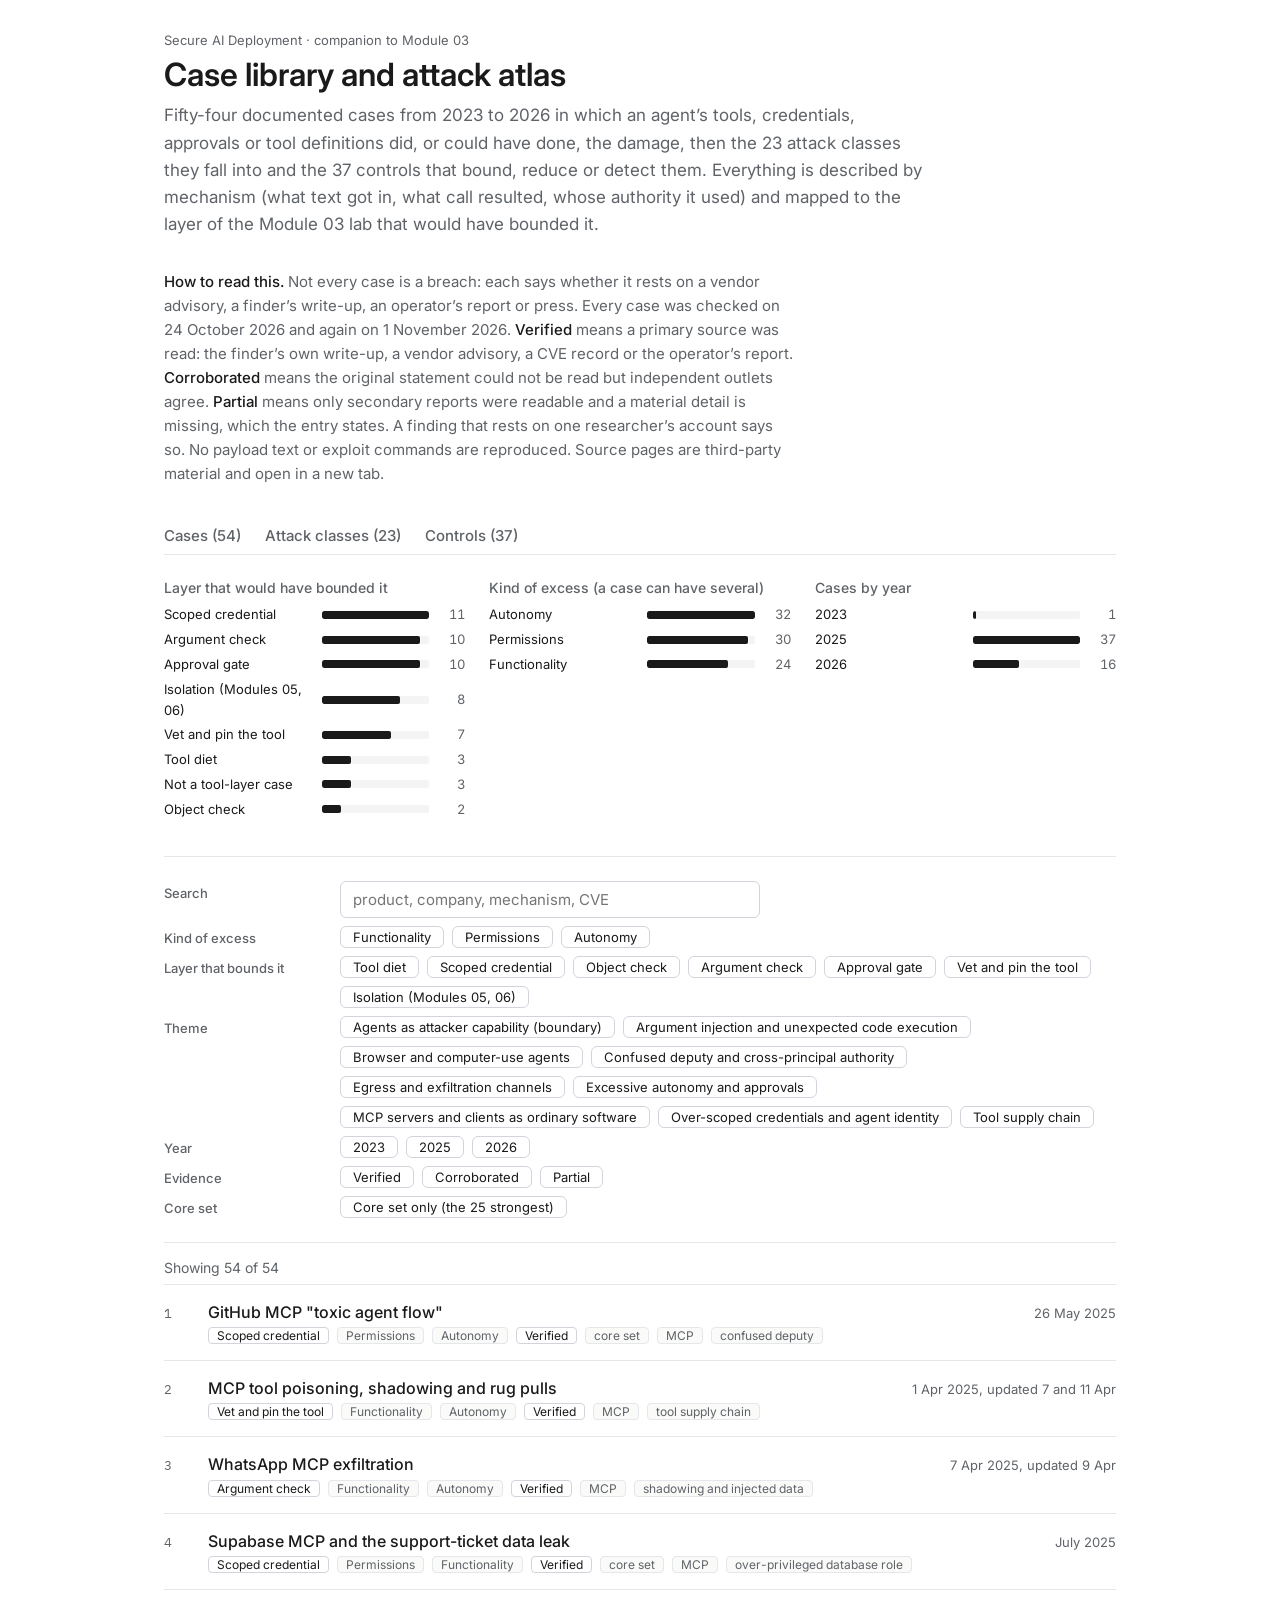
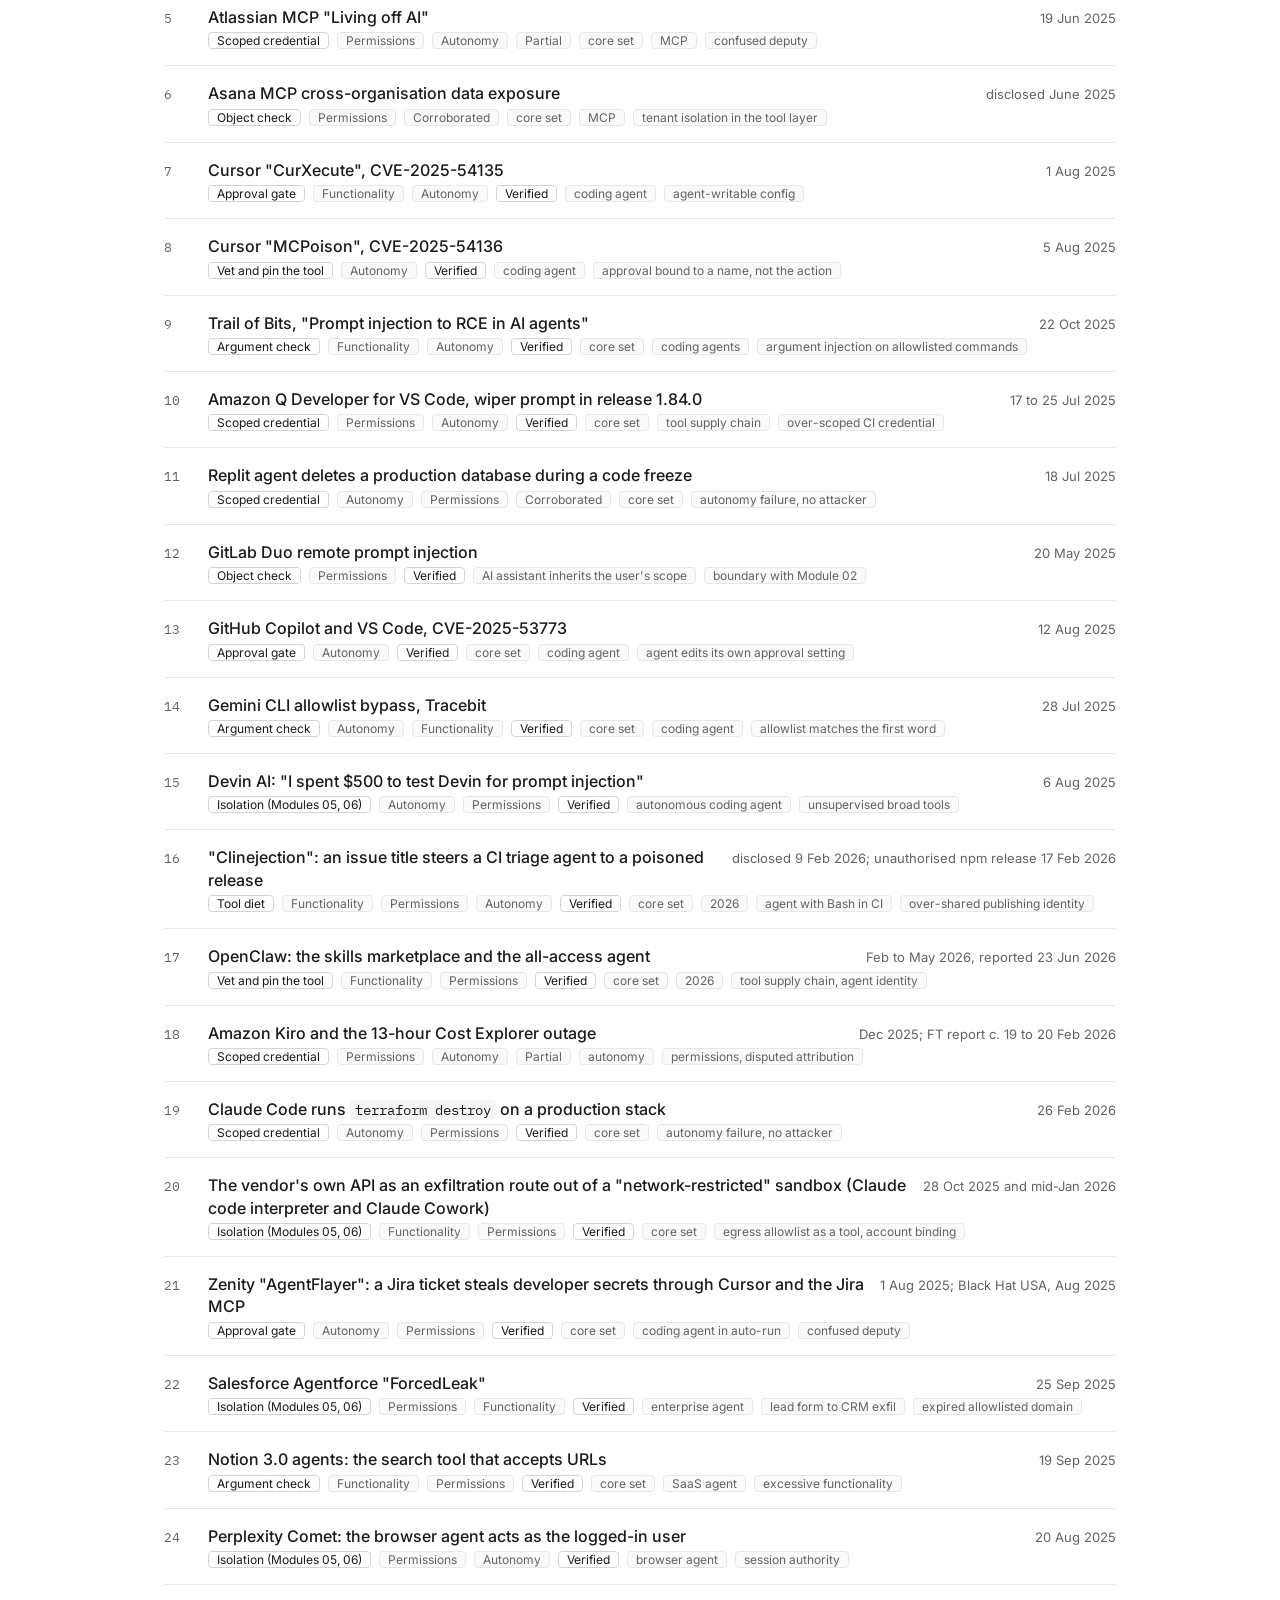
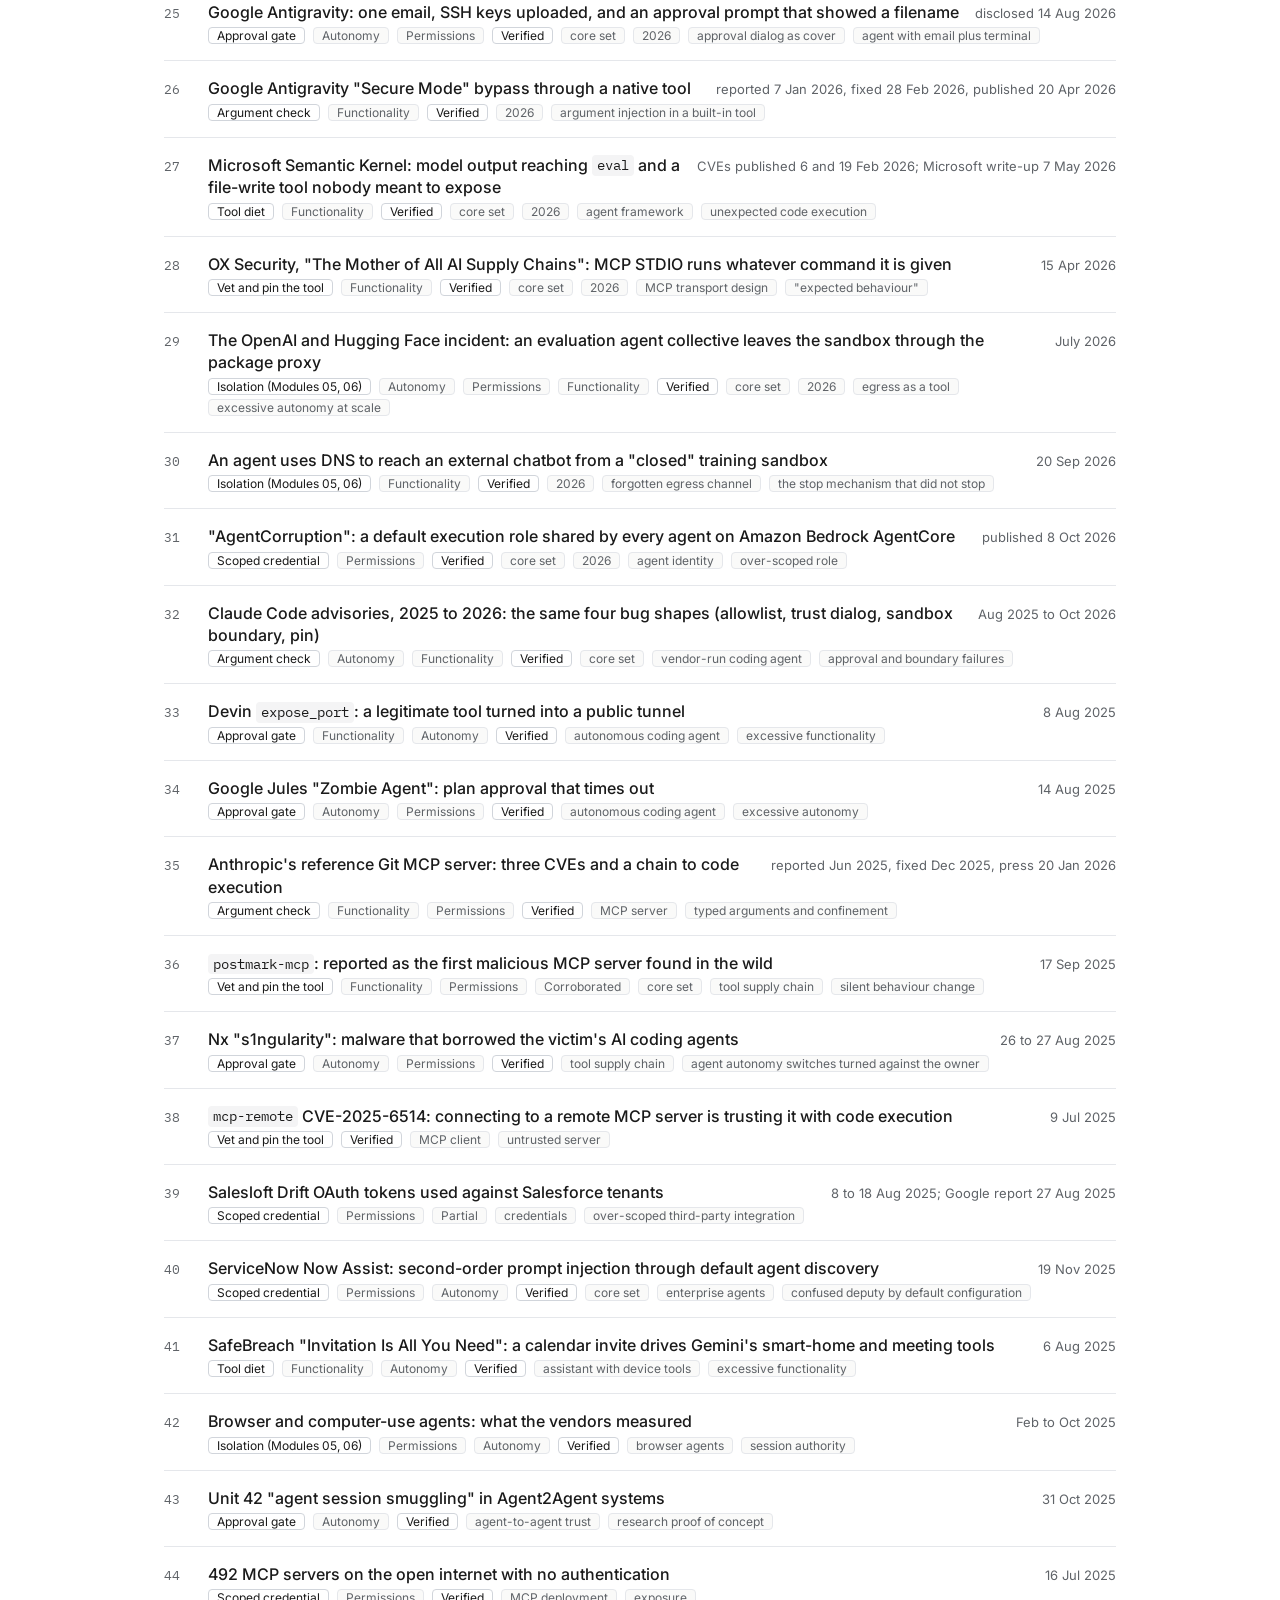
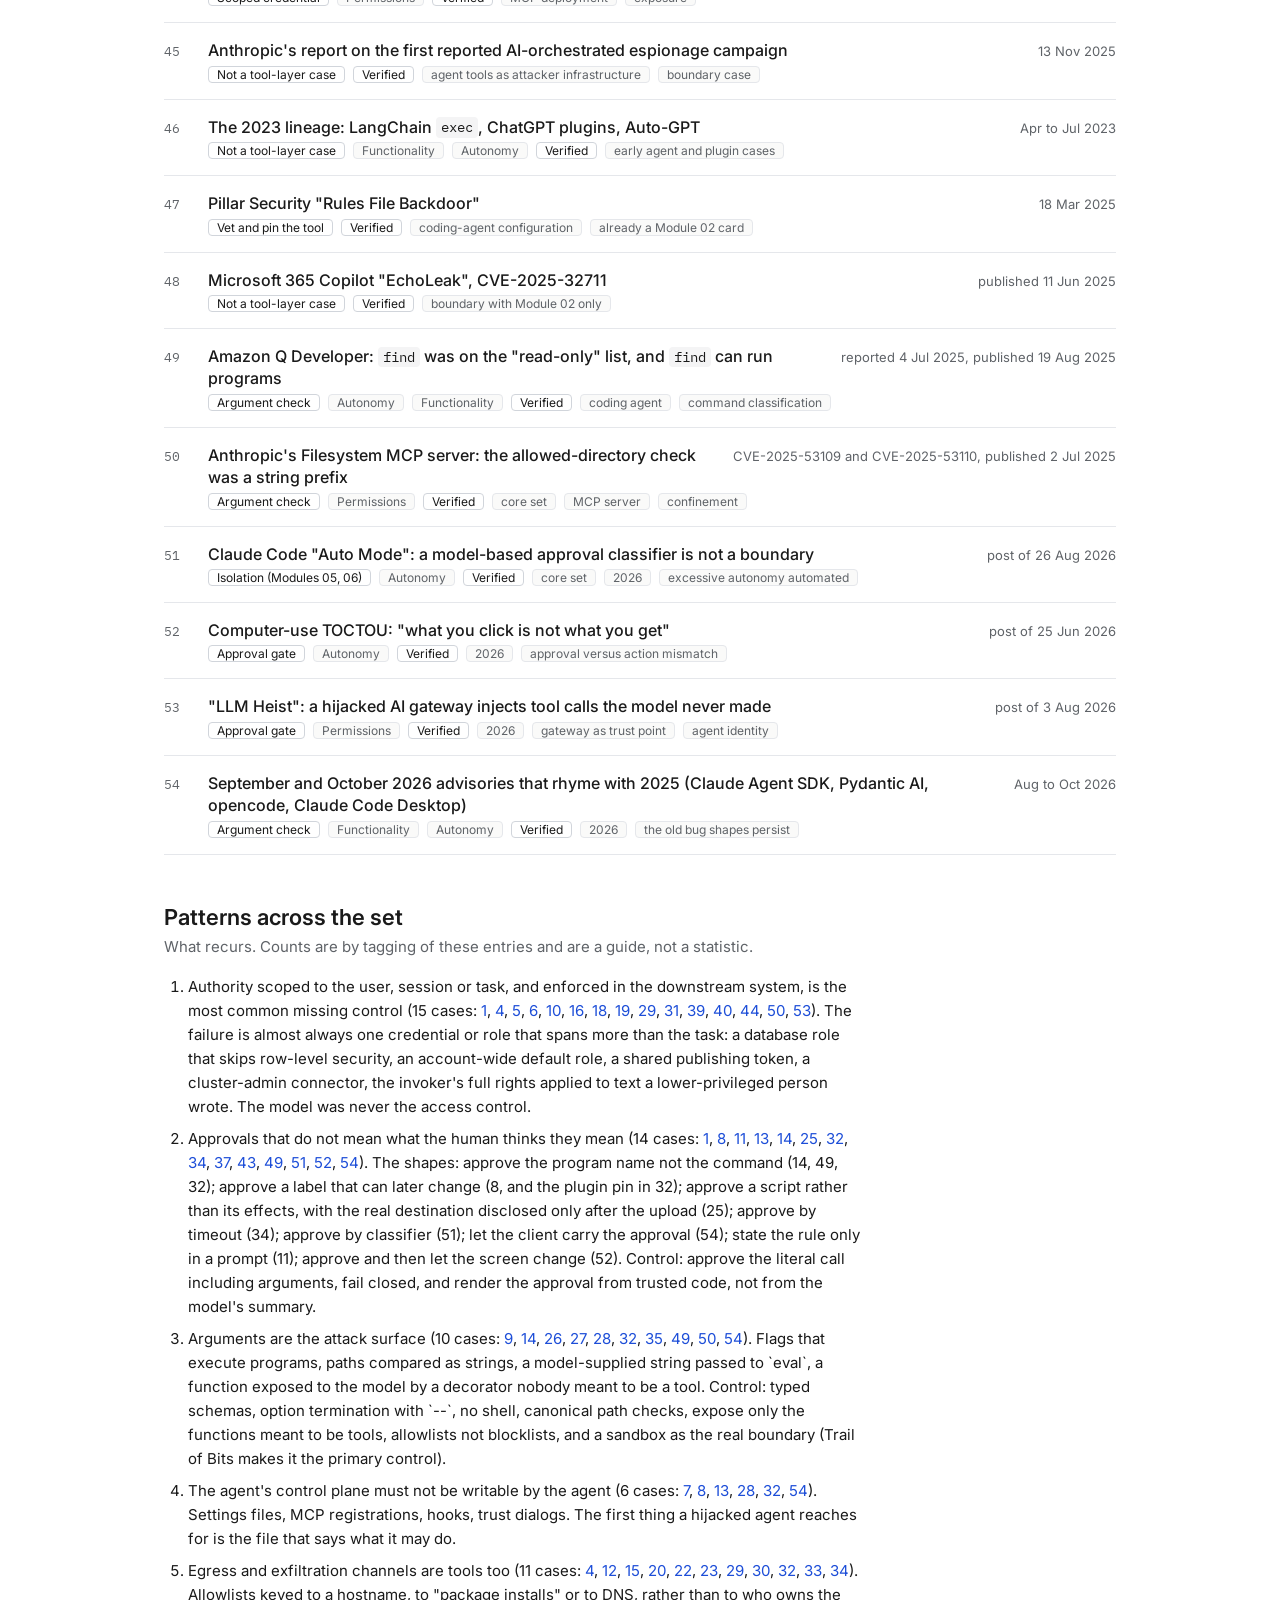
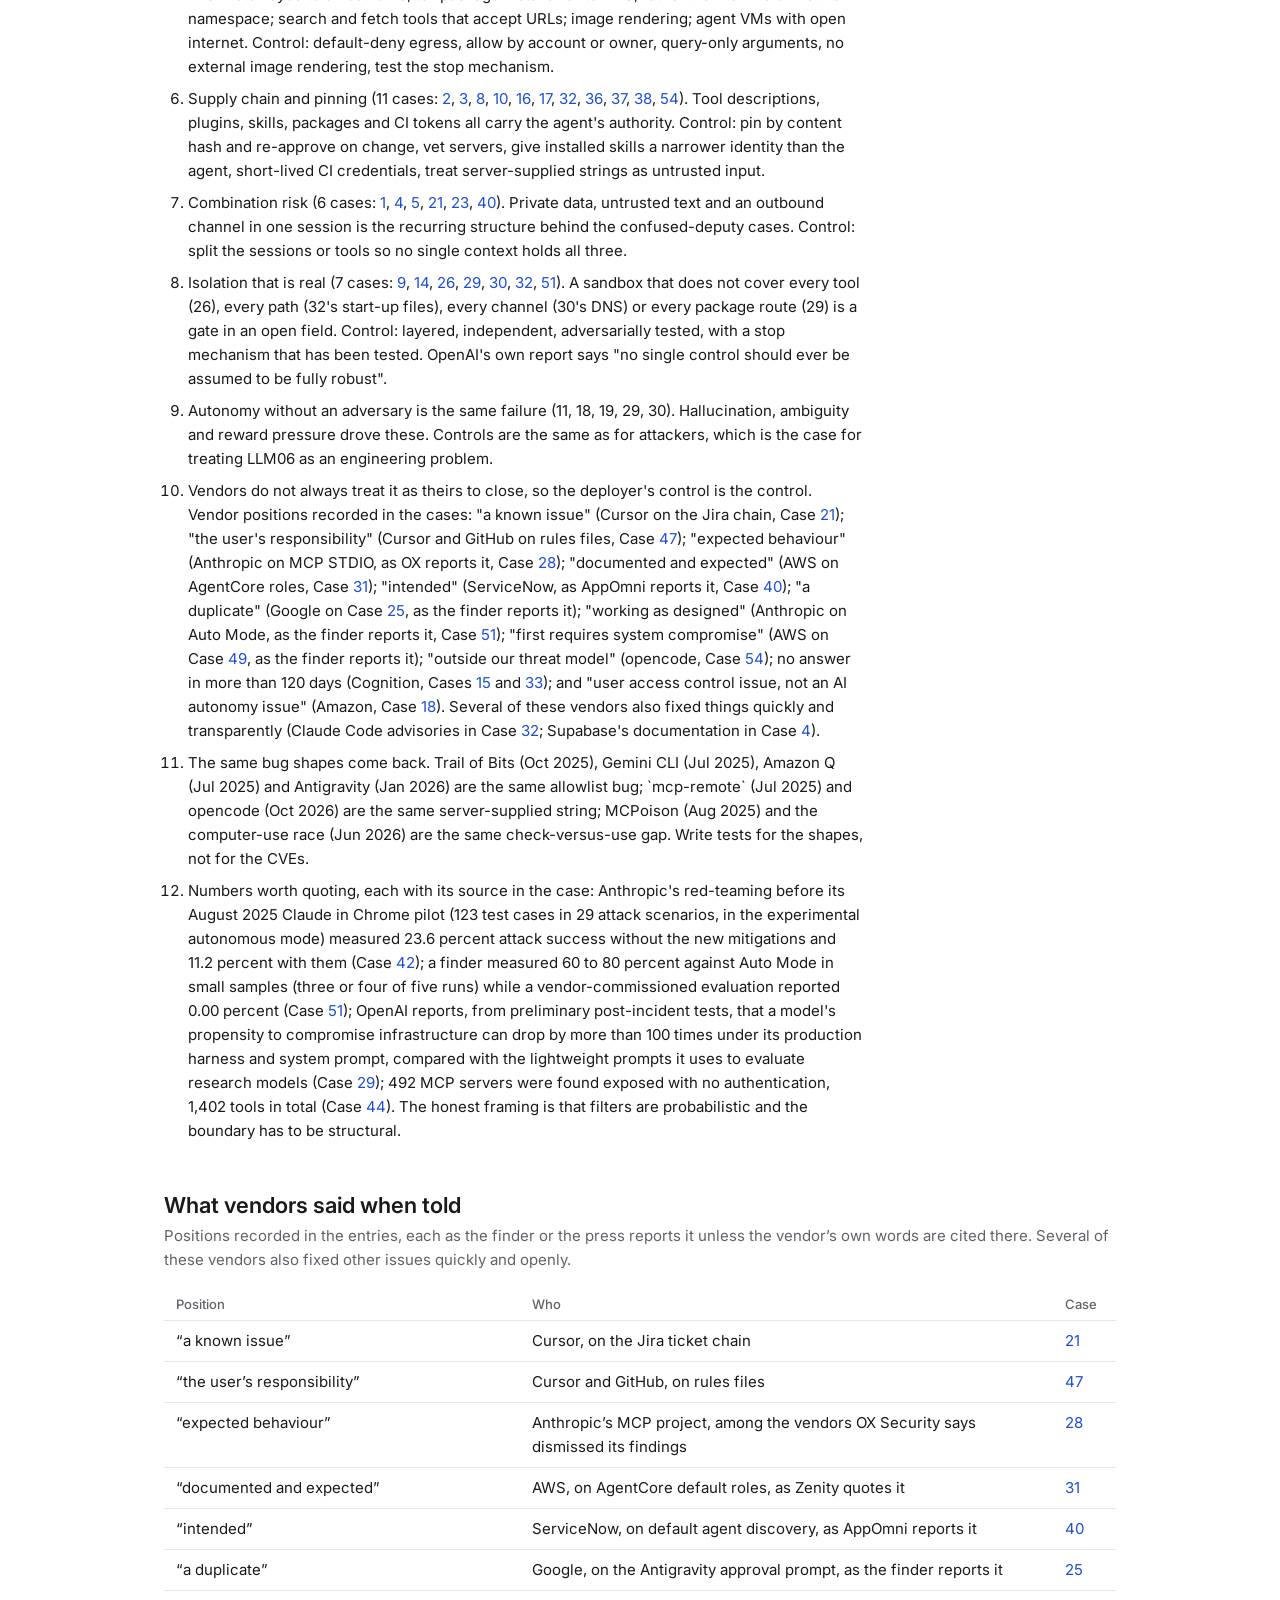
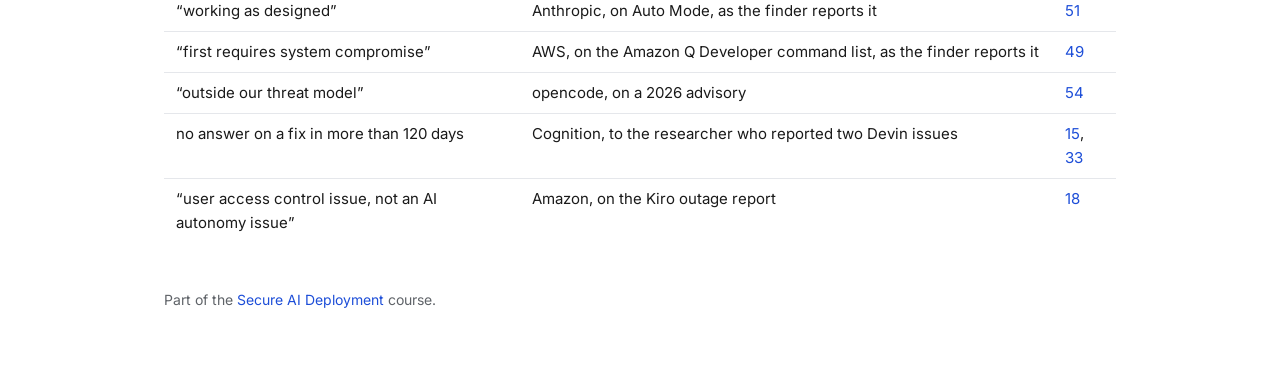
==== commit 2841b203: "Fact-check pass over every page, 1 November 2026 Six parallel checks against primary sources covered" ====
--- a/course/cases/index.html
+++ b/course/cases/index.html
@@ -3,7 +3,7 @@
 <head>
 <!-- Maintainers: this page is static and reads two data files that sit beside it. cases.json holds the 54 cases and the patterns across them
      (per case: n, title, date, tags, status, tier, sub F/P/A, layer, themes, fields by label, urls). atlas.json holds the 23 attack classes and the control table.
-     Edit the JSON, not this file, to change content. Each entry was checked against its primary source on 24 October 2026; keep it that way. -->
+     Edit the JSON, not this file, to change content. Each entry was checked against its primary source on 24 October 2026 and again on 1 November 2026; keep it that way. -->
 <meta charset="utf-8">
 <meta name="viewport" content="width=device-width, initial-scale=1">
 <title>Case library and attack atlas</title>
@@ -20,7 +20,7 @@
        they fall into and the 37 controls that bound, reduce or detect them. Everything is described by mechanism (what text got in, what call resulted, whose authority it used) and mapped
        to the layer of the Module 03 lab that would have bounded it.</p>
   </header>
-  <p class="method"><b>How to read this.</b> Not every case is a breach: each says whether it rests on a vendor advisory, a finder&rsquo;s write-up, an operator&rsquo;s report or press. Every case was checked on 24 October 2026. <b>Verified</b> means a primary source was read: the finder&rsquo;s own write-up, a vendor advisory,
+  <p class="method"><b>How to read this.</b> Not every case is a breach: each says whether it rests on a vendor advisory, a finder&rsquo;s write-up, an operator&rsquo;s report or press. Every case was checked on 24 October 2026 and again on 1 November 2026. <b>Verified</b> means a primary source was read: the finder&rsquo;s own write-up, a vendor advisory,
     a CVE record or the operator&rsquo;s report. <b>Corroborated</b> means the original statement could not be read but independent outlets agree.
     <b>Partial</b> means only secondary reports were readable and a material detail is missing, which the entry states. A finding that rests on one researcher&rsquo;s account says so.
     No payload text or exploit commands are reproduced. Source pages are third-party material and open in a new tab.</p>
@@ -52,14 +52,14 @@
       <table class="vp"><thead><tr><th>Position</th><th>Who</th><th>Case</th></tr></thead><tbody>
         <tr><td>&ldquo;a known issue&rdquo;</td><td>Cursor, on the Jira ticket chain</td><td><a href="#case-21" data-case="21">21</a></td></tr>
         <tr><td>&ldquo;the user&rsquo;s responsibility&rdquo;</td><td>Cursor and GitHub, on rules files</td><td><a href="#case-47" data-case="47">47</a></td></tr>
-        <tr><td>&ldquo;expected behaviour&rdquo;</td><td>Anthropic, on MCP STDIO, as OX Security reports it</td><td><a href="#case-28" data-case="28">28</a></td></tr>
+        <tr><td>&ldquo;expected behaviour&rdquo;</td><td>Anthropic&rsquo;s MCP project, among the vendors OX Security says dismissed its findings</td><td><a href="#case-28" data-case="28">28</a></td></tr>
         <tr><td>&ldquo;documented and expected&rdquo;</td><td>AWS, on AgentCore default roles, as Zenity quotes it</td><td><a href="#case-31" data-case="31">31</a></td></tr>
         <tr><td>&ldquo;intended&rdquo;</td><td>ServiceNow, on default agent discovery, as AppOmni reports it</td><td><a href="#case-40" data-case="40">40</a></td></tr>
         <tr><td>&ldquo;a duplicate&rdquo;</td><td>Google, on the Antigravity approval prompt, as the finder reports it</td><td><a href="#case-25" data-case="25">25</a></td></tr>
         <tr><td>&ldquo;working as designed&rdquo;</td><td>Anthropic, on Auto Mode, as the finder reports it</td><td><a href="#case-51" data-case="51">51</a></td></tr>
         <tr><td>&ldquo;first requires system compromise&rdquo;</td><td>AWS, on the Amazon Q Developer command list, as the finder reports it</td><td><a href="#case-49" data-case="49">49</a></td></tr>
         <tr><td>&ldquo;outside our threat model&rdquo;</td><td>opencode, on a 2026 advisory</td><td><a href="#case-54" data-case="54">54</a></td></tr>
-        <tr><td>no answer in more than 120 days</td><td>Cognition, to the researcher who reported two Devin issues</td><td><a href="#case-15" data-case="15">15</a>, <a href="#case-33" data-case="33">33</a></td></tr>
+        <tr><td>no answer on a fix in more than 120 days</td><td>Cognition, to the researcher who reported two Devin issues</td><td><a href="#case-15" data-case="15">15</a>, <a href="#case-33" data-case="33">33</a></td></tr>
         <tr><td>&ldquo;user access control issue, not an AI autonomy issue&rdquo;</td><td>Amazon, on the Kiro outage report</td><td><a href="#case-18" data-case="18">18</a></td></tr>
       </tbody></table>
     </div>
@@ -68,7 +68,7 @@
   <section class="panel" id="p-classes" role="tabpanel" aria-labelledby="tab-classes" hidden>
     <p class="note"><b>Twenty-three attack classes in five families</b>, each with its mechanism, the standards that name it, a documented example, the control that bounds it and where in Module 03 you meet it.
       OWASP LLM Top 10 ids here use the 2025 numbering. The August 2026 edition renumbers them: Excessive Agency is LLM03:2026, Supply Chain is LLM04:2026, Unbounded Consumption is LLM06:2026 and Improper Output Handling is LLM10:2026.
-      ATLAS ids are from content version 2026.09. The standards disagree at the edges, so where one entry sits in more than one place the entry says so.</p>
+      ATLAS ids are from content version 2026.10 (28 October 2026). The standards disagree at the edges, so where one entry sits in more than one place the entry says so.</p>
     <div class="filters" role="group" aria-label="Attack class filters">
       <div class="frow"><span class="fl">Search</span><input class="search" id="qa" type="search" placeholder="class, standard id, product, control" aria-label="Search the attack classes"></div>
       <div class="frow"><span class="fl">Family</span><span class="fc" id="fa-fam"></span></div>
